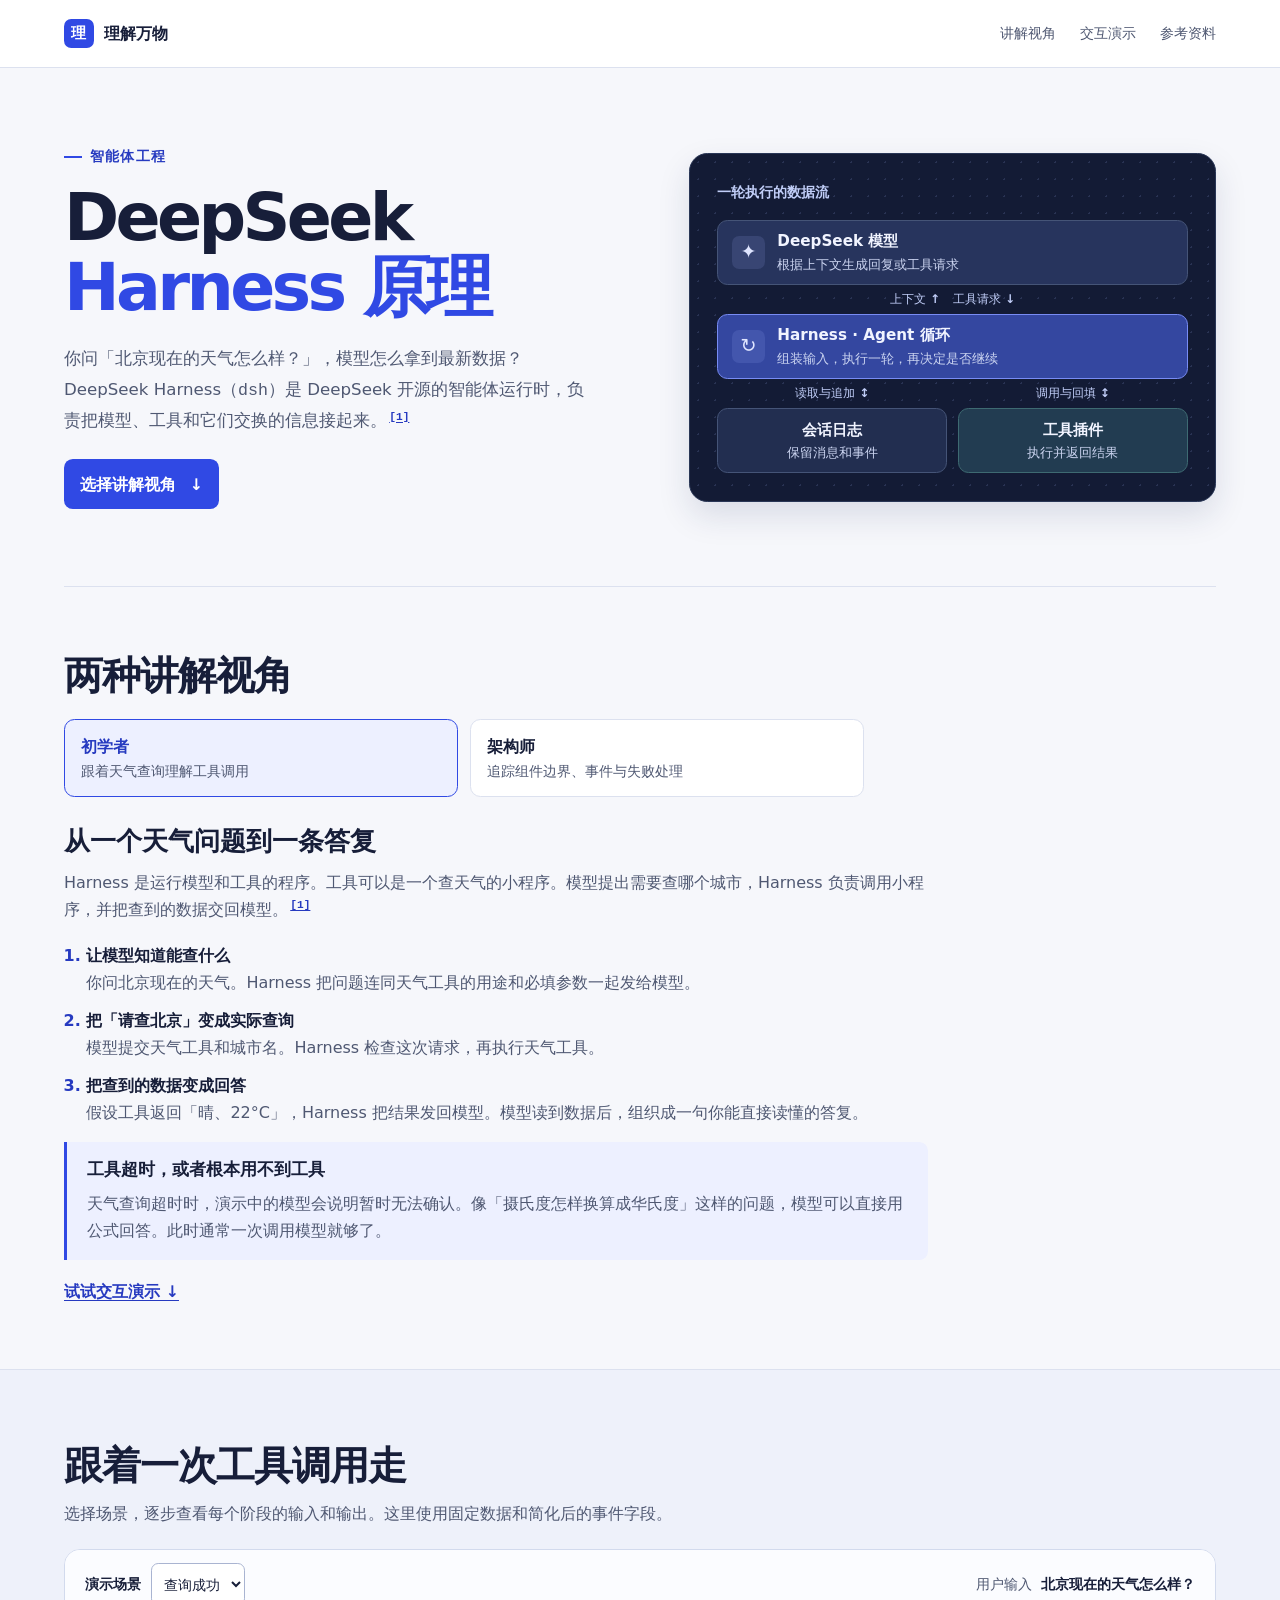
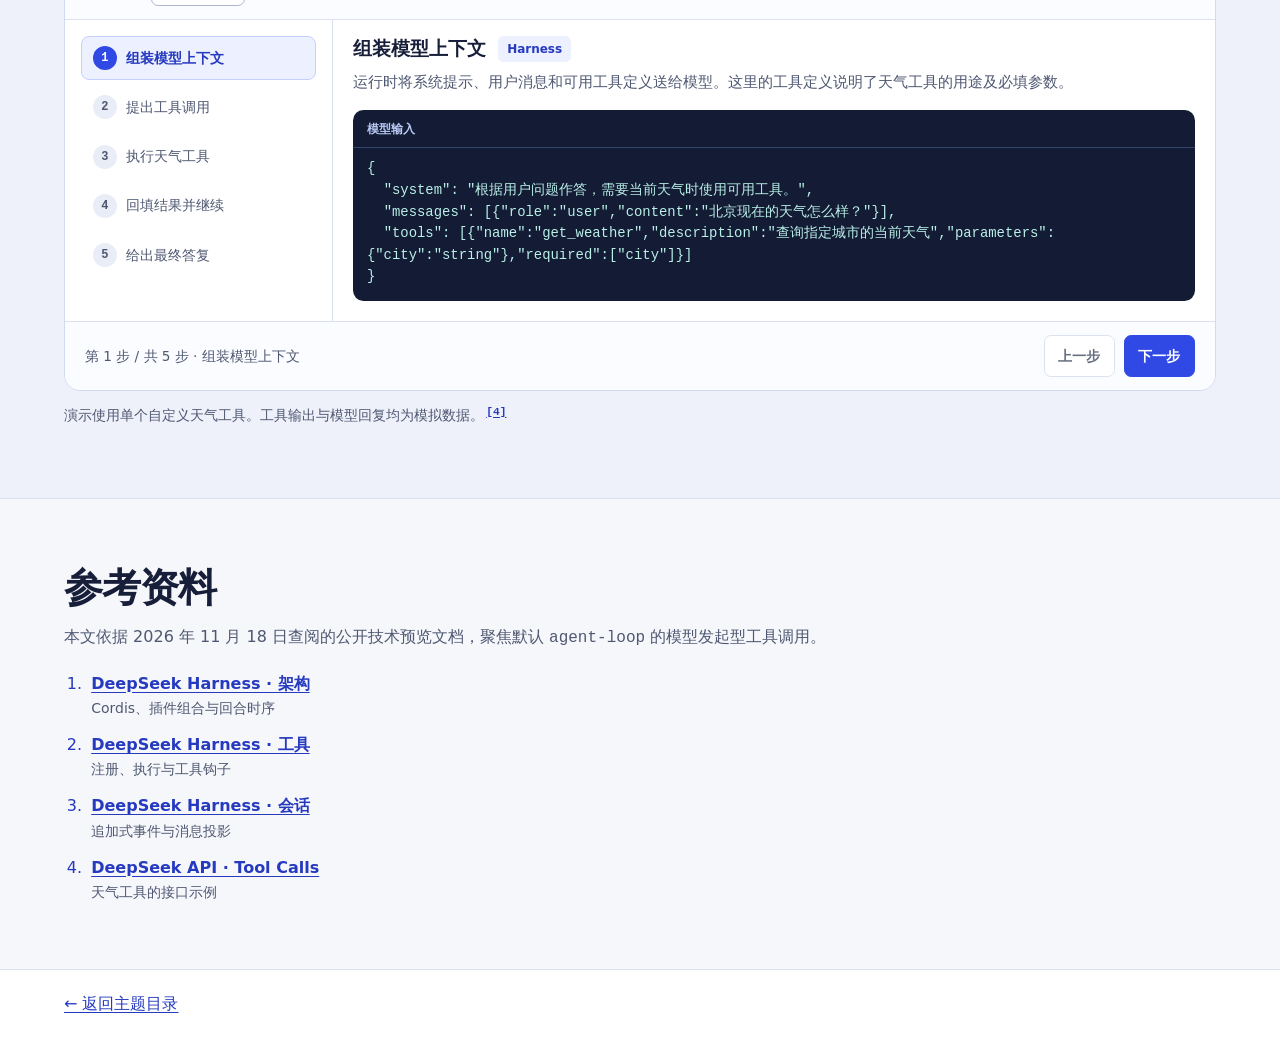
==== topics/deepseek-harness/index.html @ 6525dca6 "Restore Magpie guide with beginner and architect views" ====
<!doctype html>
<html lang="zh-CN">
<head>
  <meta charset="utf-8">
  <meta name="viewport" content="width=device-width, initial-scale=1">
  <meta name="description" content="从一次天气查询理解 DeepSeek Harness 的智能体循环、工具插件和会话日志。">
  <title>DeepSeek Harness 原理 · 理解万物</title>
  <link rel="stylesheet" href="assets/topic.css">
  <script defer src="../../assets/perspectives.js"></script>
  <script defer src="assets/demo.js"></script>
</head>
<body>
  <a class="skip-link" href="#main">跳到正文</a>
  <header class="site-header">
    <div class="frame header-inner">
      <a class="brand" href="../../">
        <span class="brand-mark" aria-hidden="true">理</span>
        理解万物
      </a>
      <nav aria-label="页内导航">
        <a href="#perspectives">讲解视角</a>
        <a href="#demo">交互演示</a>
        <a href="#references">参考资料</a>
      </nav>
    </div>
  </header>

  <main id="main">
    <section class="hero frame" aria-labelledby="page-title">
      <div class="hero-copy">
        <p class="eyebrow">智能体工程</p>
        <h1 id="page-title">DeepSeek<br><span>Harness 原理</span></h1>
        <p class="hero-lead">你问「北京现在的天气怎么样？」，模型怎么拿到最新数据？DeepSeek Harness（<code>dsh</code>）是 DeepSeek 开源的智能体运行时，负责把模型、工具和它们交换的信息接起来。<sup><a href="#ref-architecture" aria-label="来源 1">[1]</a></sup></p>
        <a class="primary-action" href="#perspectives">选择讲解视角 <span aria-hidden="true">↓</span></a>
      </div>

      <figure class="flow">
        <figcaption>一轮执行的数据流</figcaption>
        <div class="flow-node flow-model">
          <span class="flow-glyph" aria-hidden="true">✦</span>
          <div><strong>DeepSeek 模型</strong><span>根据上下文生成回复或工具请求</span></div>
        </div>
        <div class="flow-link">
          <span>上下文 ↑</span><span>工具请求 ↓</span>
        </div>
        <div class="flow-node flow-loop">
          <span class="flow-glyph" aria-hidden="true">↻</span>
          <div><strong>Harness · Agent 循环</strong><span>组装输入，执行一轮，再决定是否继续</span></div>
        </div>
        <div class="flow-branches">
          <div>
            <div class="flow-link"><span>读取与追加 ↕</span></div>
            <div class="flow-node"><div><strong>会话日志</strong><span>保留消息和事件</span></div></div>
          </div>
          <div>
            <div class="flow-link"><span>调用与回填 ↕</span></div>
            <div class="flow-node flow-tool"><div><strong>工具插件</strong><span>执行并返回结果</span></div></div>
          </div>
        </div>
      </figure>
    </section>

    <section id="perspectives" class="frame perspective-section" aria-labelledby="perspectives-title">
      <h2 id="perspectives-title">两种讲解视角</h2>
      <div class="perspective-choices" data-perspective-tabs aria-labelledby="perspectives-title">
        <a id="beginner-tab" href="#beginner">
          <strong>初学者</strong>
          <span>跟着天气查询理解工具调用</span>
        </a>
        <a id="architect-tab" href="#architecture">
          <strong>架构师</strong>
          <span>追踪组件边界、事件与失败处理</span>
        </a>
      </div>

      <section id="beginner" class="perspective-panel" aria-labelledby="beginner-title">
        <h3 id="beginner-title">从一个天气问题到一条答复</h3>
        <p class="section-intro">Harness 是运行模型和工具的程序。工具可以是一个查天气的小程序。模型提出需要查哪个城市，Harness 负责调用小程序，并把查到的数据交回模型。<sup><a href="#ref-architecture" aria-label="来源 1">[1]</a></sup></p>
        <ol class="beginner-steps">
          <li><strong>让模型知道能查什么</strong><span>你问北京现在的天气。Harness 把问题连同天气工具的用途和必填参数一起发给模型。</span></li>
          <li><strong>把「请查北京」变成实际查询</strong><span>模型提交天气工具和城市名。Harness 检查这次请求，再执行天气工具。</span></li>
          <li><strong>把查到的数据变成回答</strong><span>假设工具返回「晴、22°C」，Harness 把结果发回模型。模型读到数据后，组织成一句你能直接读懂的答复。</span></li>
        </ol>
        <div class="plugin-note">
          <h4>工具超时，或者根本用不到工具</h4>
          <p>天气查询超时时，演示中的模型会说明暂时无法确认。像「摄氏度怎样换算成华氏度」这样的问题，模型可以直接用公式回答。此时通常一次调用模型就够了。</p>
        </div>
        <a class="perspective-demo-link" href="#demo">试试交互演示 ↓</a>
      </section>

      <section id="architecture" class="perspective-panel" aria-labelledby="architecture-title">
        <h3 id="architecture-title">组件如何协作，状态在哪里流转</h3>
        <p class="section-intro">以下以 dsh 的默认 <code>agent-loop</code> 为范围。<strong>Turn（回合）</strong>覆盖一次任务处理，可以推进多个 <strong>Step（步骤）</strong>。正常路径中的每个步骤都包含一次模型请求，模型也可以在这次请求中提出一批工具调用。示例假设模型支持工具调用，天气工具已在当前作用域注册。<sup><a href="#ref-architecture" aria-label="来源 1">[1]</a></sup></p>
        <div class="mechanism-grid">
          <article class="mechanism">
            <p class="package-name">core/agent-loop</p>
            <h4>请求组装与模型适配</h4>
            <p>循环用系统提示、会话投影和可用工具的声明组装模型请求。<code>ctx.llm</code> 上注册的适配器负责与选定的模型提供方通信，将返回内容交给循环处理。<sup><a href="#ref-architecture" aria-label="来源 1">[1]</a></sup></p>
          </article>
          <article class="mechanism">
            <p class="package-name">core/tools</p>
            <h4>作用域内的工具执行</h4>
            <p>循环把原始调用批次交给 <code>ctx.tools.execute()</code>。执行器按智能体的作用域选择工具，处理参数、执行前决策与执行后的结果。调用标识贯穿 <code>tool/call</code> 和 <code>tool/result</code>。<sup><a href="#ref-tools" aria-label="来源 2">[2]</a></sup></p>
          </article>
          <article class="mechanism">
            <p class="package-name">core/session</p>
            <h4>会话事件与消息投影</h4>
            <p>循环将消息、调用和结果追加到会话日志，再从日志推导下一次请求的消息历史。流式回复的增量可供实时界面使用，完成的消息与失败尝试按各自的事件写入日志。<sup><a href="#ref-session" aria-label="来源 3">[3]</a></sup><sup><a href="#ref-architecture" aria-label="来源 1">[1]</a></sup></p>
          </article>
        </div>

        <div class="trace-example">
          <h4>天气查询的事件轨迹</h4>
          <p>这是一个工具成功、模型在第二次请求后完成回合的简化轨迹。<sup><a href="#ref-architecture" aria-label="来源 1">[1]</a></sup></p>
          <pre><code>turn/start
  step/start → 模型请求 → assistant/message
    tool/call → 查天气 → tool/result
  step/end
  step/start → 带工具结果再次请求模型 → assistant/message
  step/end
turn/end</code></pre>
        </div>

        <div id="limits" class="architecture-notes">
          <h4>失败分支与设计取舍</h4>
          <dl>
            <dt>工具失败如何传递</dt>
            <dd>执行前策略可以拒绝、取消或要求审批。执行包装器可以施加超时限制；例如天气工具超时后，错误结果会与原调用关联。循环可以把模型可见的错误信息带入下一步。<sup><a href="#ref-tools" aria-label="来源 2">[2]</a></sup></dd>
            <dt>回合何时结束</dt>
            <dd>如果结果需要模型继续处理，或有新的待处理输入，循环可以再跑一步。准备结束时还会经过 <code>agent/turn-stopping</code> 检查。<sup><a href="#ref-architecture" aria-label="来源 1">[1]</a></sup></dd>
            <dt>可替换的部件带来什么约束</dt>
            <dd>Cordis 允许通过插件注册模型适配器、工具、日志和循环。对集成者而言，替换组件时仍需对齐工具可见范围、结果格式与日志语义。会话可从日志重建消息历史，外部工具副作用的重试与补偿需要由工具和集成方案处理。<sup><a href="#ref-architecture" aria-label="来源 1">[1]</a></sup><sup><a href="#ref-session" aria-label="来源 3">[3]</a></sup></dd>
          </dl>
        </div>
        <a class="perspective-demo-link" href="#demo">在演示中查看输入和输出 ↓</a>
      </section>
    </section>

    <section id="demo" class="demo-section" aria-labelledby="demo-title">
      <div class="frame">
        <h2 id="demo-title">跟着一次工具调用走</h2>
        <p class="section-intro">选择场景，逐步查看每个阶段的输入和输出。这里使用固定数据和简化后的事件字段。</p>

        <div class="simulator" data-simulator hidden>
          <div class="simulator-top">
            <div class="scenario">
              <label for="scenario">演示场景</label>
              <select id="scenario">
                <option value="success">查询成功</option>
                <option value="timeout">工具超时</option>
                <option value="direct">直接回答</option>
              </select>
            </div>
            <p class="question"><span>用户输入</span> <strong id="question"></strong></p>
          </div>
          <div class="simulator-body">
            <nav class="step-nav" aria-label="模拟执行步骤">
              <ol id="steps"></ol>
            </nav>
            <div class="stage">
              <div class="stage-heading">
                <h3 id="stage-title"></h3>
                <span class="owner" id="stage-owner"></span>
              </div>
              <p id="stage-description"></p>
              <div class="payload">
                <p id="payload-title"></p>
                <pre><code id="payload"></code></pre>
              </div>
            </div>
          </div>
          <div class="simulator-footer">
            <span id="step-progress" role="status"></span>
            <div class="step-actions">
              <button type="button" id="previous">上一步</button>
              <button class="button-primary" type="button" id="next">下一步</button>
            </div>
          </div>
        </div>

        <noscript>
          <ol class="static-example">
            <li>用户问「北京现在的天气怎么样？」Harness 将问题和 <code>get_weather</code> 的工具定义提供给模型。</li>
            <li>模型请求调用 <code>get_weather</code>，参数为「北京」。</li>
            <li>Harness 检查并执行工具。模拟结果为晴、22°C。工具也可能返回超时。</li>
            <li>Harness 将调用和结果写入会话，再把从日志生成的消息发给模型。</li>
            <li>模型根据数据回答。如果收到超时信息，示例回复会说明无法获取当前天气。如果模型直接生成文本且没有继续条件，本轮可以在第一次推理后结束。</li>
          </ol>
        </noscript>
        <p class="demo-note">演示使用单个自定义天气工具。工具输出与模型回复均为模拟数据。<sup><a href="#ref-api" aria-label="来源 4">[4]</a></sup></p>
      </div>
    </section>

    <section id="references" class="frame reading-section" aria-labelledby="references-title">
      <h2 id="references-title">参考资料</h2>
      <p class="section-intro">本文依据 <time datetime="2026-11-18">2026 年 11 月 18 日</time>查阅的公开技术预览文档，聚焦默认 <code>agent-loop</code> 的模型发起型工具调用。</p>
      <ol class="references">
        <li id="ref-architecture"><a href="https://deepseek-harness.github.io/deepseek-harness/reference/">DeepSeek Harness · 架构</a><span>Cordis、插件组合与回合时序</span></li>
        <li id="ref-tools"><a href="https://deepseek-harness.github.io/deepseek-harness/reference/subsystems/tools">DeepSeek Harness · 工具</a><span>注册、执行与工具钩子</span></li>
        <li id="ref-session"><a href="https://deepseek-harness.github.io/deepseek-harness/reference/subsystems/session">DeepSeek Harness · 会话</a><span>追加式事件与消息投影</span></li>
        <li id="ref-api"><a href="https://api-docs.deepseek.com/guides/tool_calls/">DeepSeek API · Tool Calls</a><span>天气工具的接口示例</span></li>
      </ol>
    </section>
  </main>

  <footer class="site-footer">
    <div class="frame"><a href="../../">← 返回主题目录</a></div>
  </footer>
</body>
</html>
---- topics/deepseek-harness/assets/topic.css ----
:root {
  color-scheme: light;
  --canvas: #f6f7fb;
  --paper: #fff;
  --ink: #171e39;
  --muted: #4f5872;
  --line: #dce1ef;
  --accent: #3049e4;
  --accent-dark: #263ac0;
  --accent-pale: #edf0ff;
  --night: #131b35;
  --mono: ui-monospace, "SFMono-Regular", Consolas, "Liberation Mono", monospace;
}

*, *::before, *::after { box-sizing: border-box; }

body {
  margin: 0;
  background: var(--canvas);
  color: var(--ink);
  font: 1rem/1.7 system-ui, "PingFang SC", "Noto Sans CJK SC", sans-serif;
}

h1, h2, h3, h4, p, figure { margin: 0; }
h2 { font-size: clamp(1.65rem, 3.8vw, 2.45rem); line-height: 1.25; letter-spacing: -.025em; }
h3 { font-size: 1.16rem; line-height: 1.35; }
h4 { font-size: 1.04rem; line-height: 1.4; }
a { color: var(--accent-dark); text-underline-offset: .18em; }
code { font-family: var(--mono); }
button, select { font: inherit; }
button { cursor: pointer; }
:focus-visible { outline: 3px solid var(--accent); outline-offset: 4px; }
sup { margin-inline-start: .2em; font: 600 .7rem/0 var(--mono); }
section[id] { scroll-margin-top: 1.5rem; }

.frame {
  width: min(72rem, calc(100% - 3rem));
  margin-inline: auto;
}

.skip-link {
  position: absolute;
  z-index: 1;
  top: .75rem;
  left: .75rem;
  transform: translateY(-150%);
  padding: .55rem 1rem;
  background: var(--paper);
}

.skip-link:focus { transform: none; }

.site-header {
  background: var(--paper);
  border-bottom: 1px solid var(--line);
}

.header-inner {
  display: flex;
  justify-content: space-between;
  align-items: center;
  gap: 1rem 2rem;
  min-height: 4.2rem;
}

.brand {
  display: inline-flex;
  align-items: center;
  gap: .65rem;
  color: var(--ink);
  font-weight: 750;
  text-decoration: none;
  white-space: nowrap;
}

.brand-mark {
  display: grid;
  place-items: center;
  width: 1.85rem;
  height: 1.85rem;
  border-radius: .45rem;
  background: var(--accent);
  color: white;
  font-size: .95rem;
}

.header-inner nav {
  display: flex;
  flex-wrap: wrap;
  gap: .25rem 1.5rem;
  font-size: .9rem;
}

.header-inner nav a {
  display: block;
  padding: .3rem 0;
  color: var(--muted);
  text-decoration: none;
}

.header-inner nav a:hover { color: var(--accent-dark); text-decoration: underline; }

.hero {
  display: grid;
  grid-template-columns: 1.04fr 1fr;
  align-items: center;
  gap: clamp(2rem, 6vw, 5rem);
  padding-block: clamp(2.75rem, 6vw, 5.25rem);
}

.eyebrow {
  display: flex;
  align-items: center;
  gap: .5rem;
  margin-bottom: .9rem;
  color: var(--accent-dark);
  font-size: .875rem;
  font-weight: 700;
  letter-spacing: .075em;
}

.eyebrow::before {
  width: 1.15rem;
  height: 2px;
  background: var(--accent);
  content: "";
}

.hero h1 {
  font-size: clamp(2.65rem, 5.2vw, 4.8rem);
  line-height: 1.05;
  letter-spacing: -.055em;
}

.hero h1 span { color: var(--accent); }

.hero-lead {
  max-width: 33rem;
  margin-top: 1.3rem;
  color: var(--muted);
  font-size: clamp(1rem, 1.3vw, 1.1rem);
  line-height: 1.85;
}

.primary-action {
  display: inline-flex;
  align-items: center;
  gap: .85rem;
  margin-top: 1.4rem;
  padding: .7rem 1rem;
  border-radius: .55rem;
  background: var(--accent);
  color: white;
  font-weight: 700;
  text-decoration: none;
}

.primary-action:hover, .button-primary:hover { background: var(--accent-dark); }

.flow {
  padding: clamp(1rem, 3vw, 1.7rem);
  border: 1px solid #293656;
  border-radius: 1.15rem;
  background: radial-gradient(#a6b6fc26 1px, transparent 1px) 0 0 / 17px 17px, var(--night);
  box-shadow: 0 14px 32px #17275520;
  color: #f1f4ff;
}

.flow figcaption {
  margin-bottom: 1rem;
  color: #c1cef8;
  font-weight: 650;
  font-size: .85rem;
}

.flow-node {
  display: flex;
  align-items: center;
  gap: .75rem;
  min-height: 3.65rem;
  padding: .65rem .85rem;
  border: 1px solid #455477;
  border-radius: .65rem;
  background: #222e50;
  font-size: .95rem;
  line-height: 1.4;
}

.flow-node div span {
  display: block;
  margin-top: .2rem;
  color: #ccd5f1;
  font-size: .8rem;
}

.flow-model { background: #27345d; }
.flow-loop { border-color: #788cf4; background: #3447a0; }
.flow-tool { border-color: #3e6a72; background: #223c51; }

.flow-glyph {
  display: grid;
  place-items: center;
  flex: 0 0 2.1rem;
  height: 2.1rem;
  border-radius: .45rem;
  background: #a5b3ff22;
  color: #dfe5ff;
  font-size: 1.2rem;
}

.flow-link {
  display: flex;
  justify-content: center;
  gap: .8rem;
  padding: .27rem 0;
  color: #c1cef8;
  font-size: .75rem;
  font-weight: 580;
}

.flow-branches { display: grid; grid-template-columns: 1fr 1fr; gap: .65rem; }
.flow-branches .flow-node { justify-content: center; text-align: center; }

.demo-section {
  border-block: 1px solid var(--line);
  background: #eef1fa;
  padding-block: clamp(2.5rem, 5.5vw, 4.75rem);
}

.section-intro {
  max-width: 54rem;
  margin-top: .65rem;
  color: var(--muted);
}

.simulator {
  margin-top: 1.35rem;
  overflow: hidden;
  border: 1px solid #d2daed;
  border-radius: 1rem;
  background: var(--paper);
}

.simulator-top, .simulator-footer {
  display: flex;
  align-items: center;
  justify-content: space-between;
  flex-wrap: wrap;
  gap: .75rem 1.25rem;
  padding: .85rem 1.25rem;
  background: #fbfcff;
}

.simulator-top { border-bottom: 1px solid var(--line); }
.simulator-footer { border-top: 1px solid var(--line); }
.scenario { display: flex; align-items: center; gap: .6rem; }
.scenario label { font-size: .85rem; font-weight: 700; }

.scenario select {
  min-height: 2.65rem;
  padding: .3rem .5rem;
  border: 1px solid #a9b4d1;
  border-radius: .45rem;
  background: var(--paper);
  color: var(--ink);
  font-size: .9rem;
}

.question { color: var(--muted); font-size: .9rem; }
.question strong { margin-inline-start: .25rem; color: var(--ink); }
.simulator-body { display: grid; grid-template-columns: minmax(12rem, .7fr) minmax(0, 2.3fr); }
.step-nav { border-right: 1px solid var(--line); padding: 1rem; }
.step-nav ol { display: grid; gap: .35rem; margin: 0; padding: 0; list-style: none; }

.step-nav button {
  display: flex;
  align-items: center;
  gap: .6rem;
  width: 100%;
  padding: .55rem .68rem;
  border: 1px solid transparent;
  border-radius: .5rem;
  background: transparent;
  color: var(--muted);
  text-align: left;
  font-size: .9rem;
  line-height: 1.3;
}

.step-nav button:hover { background: var(--canvas); }

.step-nav button[aria-current="step"] {
  border-color: #c4ceff;
  background: var(--accent-pale);
  color: var(--accent-dark);
  font-weight: 700;
}

.step-number {
  display: grid;
  place-items: center;
  width: 1.5rem;
  height: 1.5rem;
  flex: 0 0 1.5rem;
  border-radius: 50%;
  background: #e9edf7;
  font: 600 .75rem/1 var(--mono);
}

[aria-current="step"] .step-number { background: var(--accent); color: white; }
.stage { min-width: 0; padding: 1rem 1.25rem 1.25rem; }
.stage-heading { display: flex; flex-wrap: wrap; align-items: center; gap: .4rem .75rem; }

.owner {
  padding: .15rem .55rem;
  border-radius: .35rem;
  background: var(--accent-pale);
  color: var(--accent-dark);
  font-size: .75rem;
  font-weight: 700;
}

#stage-description { margin-top: .5rem; color: var(--muted); font-size: .95rem; }

.payload {
  min-height: 10.5rem;
  margin-top: .9rem;
  border-radius: .65rem;
  background: var(--night);
  color: #d8e3ff;
}

#payload-title {
  border-bottom: 1px solid #354469;
  padding: .5rem .85rem;
  color: #b9c9f3;
  font-size: .78rem;
  font-weight: 650;
}

.payload pre {
  margin: 0;
  padding: .65rem .85rem .8rem;
  color: #baf0e8;
  font: .87rem/1.55 var(--mono);
  white-space: pre-wrap;
  overflow-wrap: anywhere;
}

#step-progress { color: var(--muted); font-size: .85rem; }
.step-actions { display: flex; flex-wrap: wrap; gap: .55rem; }

.step-actions button {
  min-height: 2.6rem;
  padding: .4rem .85rem;
  border: 1px solid #a9b4d1;
  border-radius: .45rem;
  background: var(--paper);
  color: var(--ink);
  font-size: .9rem;
  font-weight: 650;
}

.step-actions button:hover { border-color: var(--accent); }
.step-actions button:disabled { color: #686f83; border-color: var(--line); cursor: default; }
.step-actions .button-primary { border-color: var(--accent); background: var(--accent); color: white; }
.step-actions .button-primary:hover { background: var(--accent-dark); }

.demo-note { margin-top: .8rem; color: var(--muted); font-size: .875rem; }
.static-example { padding-inline-start: 1.5rem; }
.static-example li + li { margin-top: .55rem; }
.reading-section, .perspective-section { padding-block: clamp(2.5rem, 5vw, 4.5rem); }
.perspective-section { border-top: 1px solid var(--line); }

.perspective-choices {
  display: grid;
  grid-template-columns: repeat(2, minmax(0, 1fr));
  gap: .75rem;
  max-width: 50rem;
  margin-top: 1.2rem;
}

.perspective-choices a {
  display: block;
  padding: .8rem 1rem;
  border: 1px solid var(--line);
  border-radius: .65rem;
  background: var(--paper);
  color: var(--ink);
  text-decoration: none;
}

.perspective-choices a:hover { border-color: var(--accent); }
.perspective-choices a[aria-selected="true"] {
  border-color: var(--accent);
  background: var(--accent-pale);
  color: var(--accent-dark);
}

.perspective-choices strong { display: block; }
.perspective-choices span { display: block; color: var(--muted); font-size: .85rem; }
.perspective-panel { margin-top: 1.6rem; }
.perspective-panel > h3 { font-size: clamp(1.25rem, 2.8vw, 1.65rem); }
.perspective-demo-link { display: inline-block; margin-top: 1.1rem; font-weight: 700; }

.beginner-steps {
  display: grid;
  gap: .65rem;
  max-width: 54rem;
  margin: 1.2rem 0 0;
  padding-inline-start: 1.4rem;
}

.beginner-steps li::marker { color: var(--accent-dark); font-weight: 700; }
.beginner-steps span { display: block; color: var(--muted); }
.mechanism-grid { display: grid; grid-template-columns: repeat(3, minmax(0, 1fr)); gap: 1rem; margin-top: 1.35rem; }

.mechanism {
  padding: 1.25rem;
  border: 1px solid var(--line);
  border-radius: .75rem;
  background: var(--paper);
}

.package-name { margin-bottom: .65rem; color: var(--accent-dark); font: 650 .83rem/1.4 var(--mono); }
.mechanism h4 + p, .plugin-note h4 + p, .trace-example h4 + p { margin-top: .55rem; color: var(--muted); }
.mechanism code, .architecture-notes code { overflow-wrap: anywhere; }

.plugin-note {
  max-width: 54rem;
  margin-top: 1rem;
  padding: 1rem 1.25rem;
  border-left: 3px solid var(--accent);
  border-radius: 0 .55rem .55rem 0;
  background: var(--accent-pale);
}

.trace-example, .architecture-notes { margin-top: 1.45rem; }
.trace-example pre {
  margin: .7rem 0 0;
  padding: .85rem 1rem;
  border-radius: .65rem;
  background: var(--night);
  color: #d8e3ff;
  font: .88rem/1.55 var(--mono);
  white-space: pre-wrap;
  overflow-wrap: anywhere;
}

.architecture-notes { max-width: 54rem; scroll-margin-top: 1.5rem; }
.architecture-notes dl { margin: .55rem 0 0; }
.architecture-notes dt { font-weight: 700; }
.architecture-notes dd { margin: 0 0 .65rem; color: var(--muted); }
.references { margin: 1.1rem 0 0; padding-inline-start: 1.45rem; }
.references li + li { margin-top: .65rem; }
.references li::marker { color: var(--accent-dark); }
.references li { scroll-margin-top: 1rem; padding-inline-start: .25rem; }
.references li:target { background: var(--accent-pale); }
.references a { font-weight: 650; }
.references span { display: block; color: var(--muted); font-size: .875rem; }
.site-footer { padding-block: 1.25rem; border-top: 1px solid var(--line); background: var(--paper); }

@media (max-width: 48rem) {
  .hero { grid-template-columns: 1fr; }
  .hero h1 { font-size: clamp(2.55rem, 9.5vw, 4.5rem); }
  .mechanism-grid { grid-template-columns: 1fr; }
}

@media (max-width: 39rem) {
  .frame { width: calc(100% - 2rem); }
  .header-inner { flex-wrap: wrap; padding-block: .65rem; gap: .3rem 1rem; }
  .header-inner nav { gap: .25rem 1rem; }
  .simulator-body { grid-template-columns: minmax(0, 1fr); }
  .step-nav { padding: .7rem; border-right: 0; border-bottom: 1px solid var(--line); }
  .step-nav ol { grid-template-columns: repeat(2, minmax(0, 1fr)); }
  .simulator-top, .simulator-footer, .stage { padding-inline: .85rem; }
}
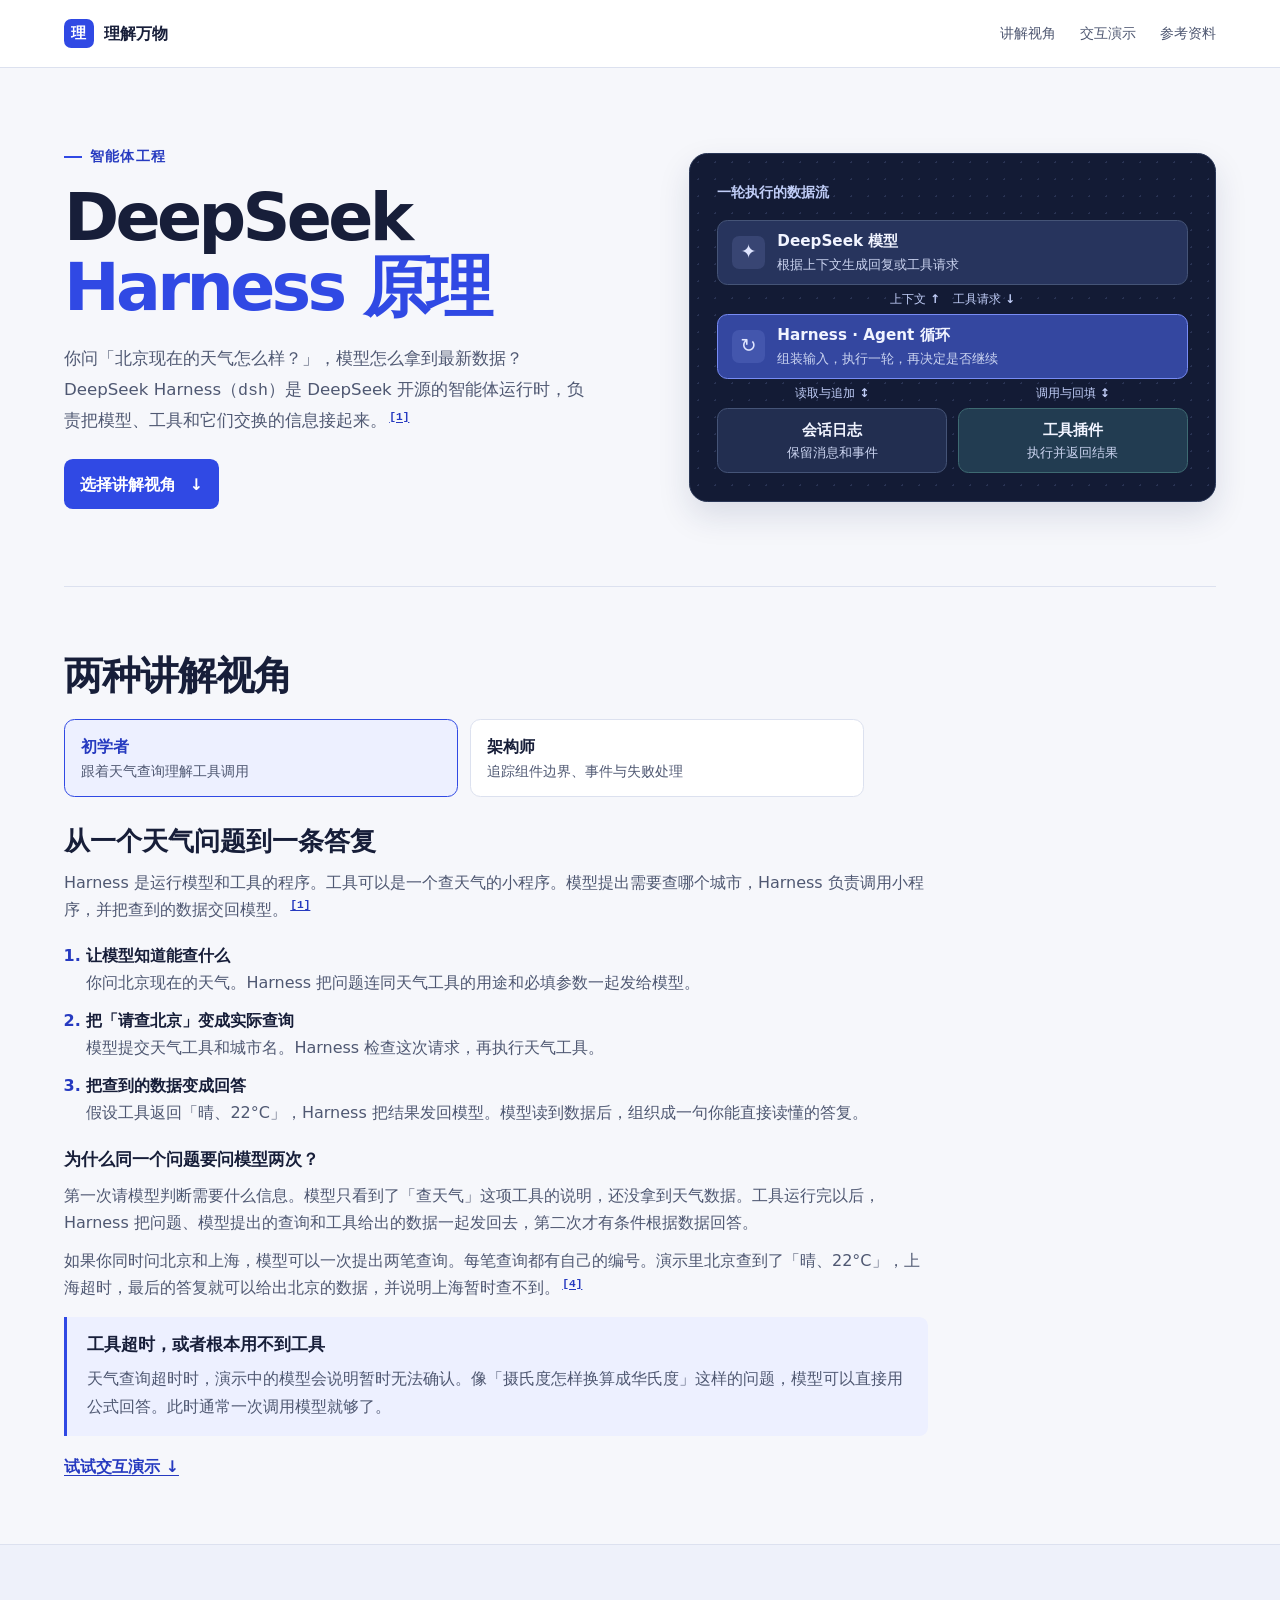
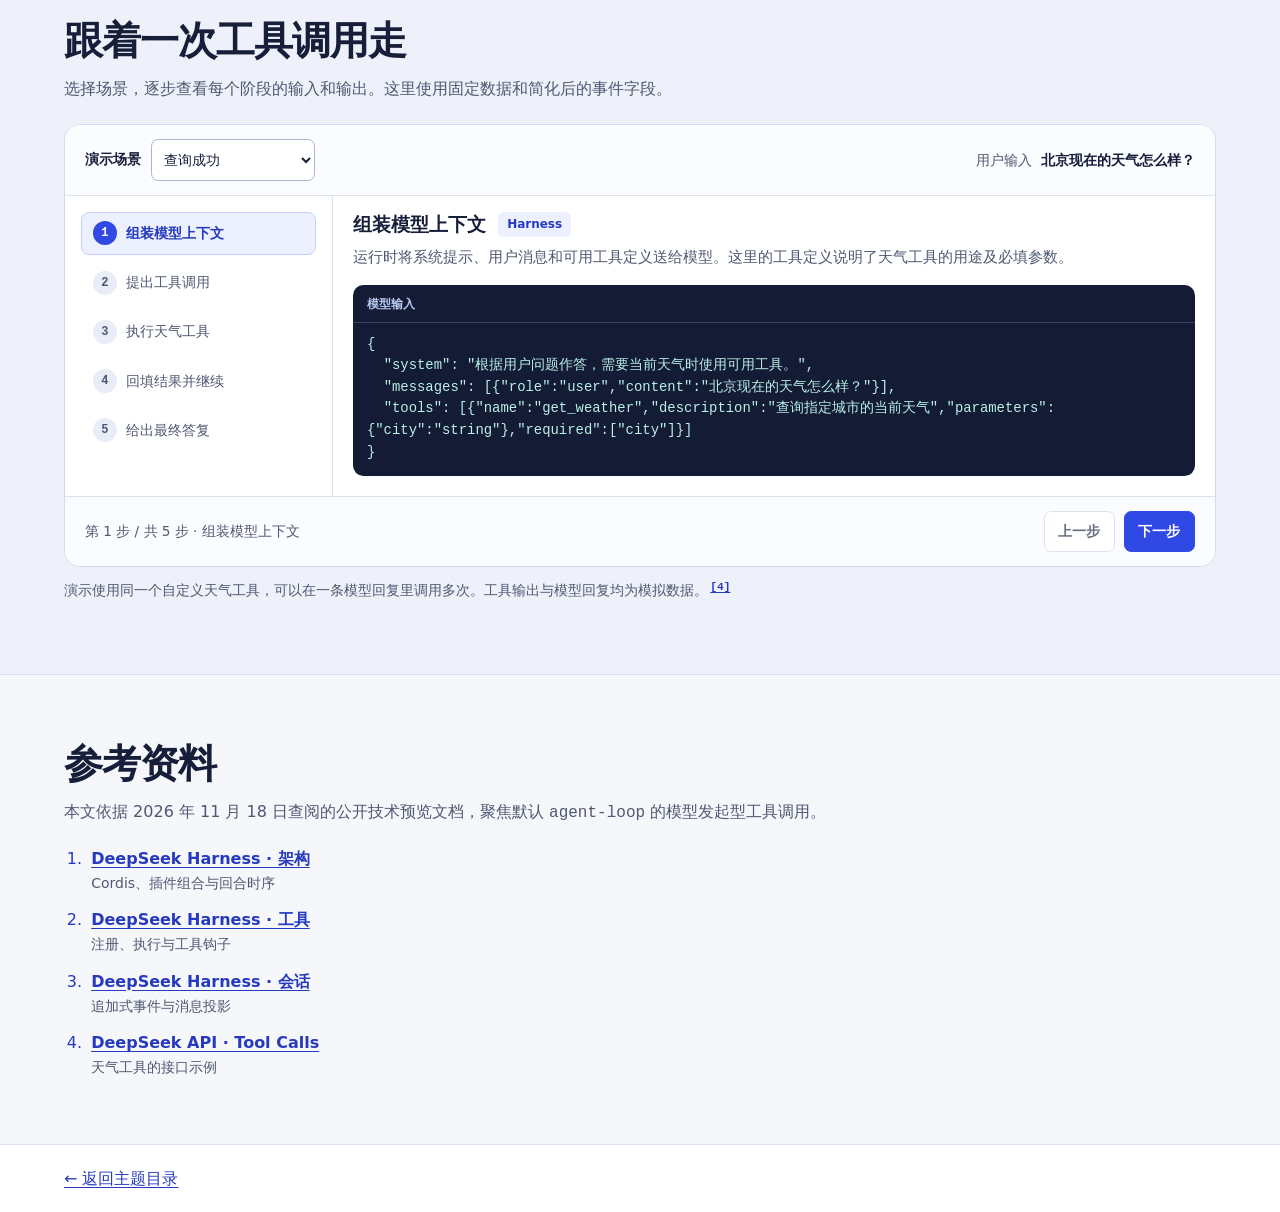
==== commit ffb0f59c: "Deepen topic guides and capture reader questions" ====
--- a/topics/deepseek-harness/index.html
+++ b/topics/deepseek-harness/index.html
@@ -81,6 +81,11 @@
           <li><strong>把「请查北京」变成实际查询</strong><span>模型提交天气工具和城市名。Harness 检查这次请求，再执行天气工具。</span></li>
           <li><strong>把查到的数据变成回答</strong><span>假设工具返回「晴、22°C」，Harness 把结果发回模型。模型读到数据后，组织成一句你能直接读懂的答复。</span></li>
         </ol>
+        <div class="beginner-example">
+          <h4>为什么同一个问题要问模型两次？</h4>
+          <p>第一次请模型判断需要什么信息。模型只看到了「查天气」这项工具的说明，还没拿到天气数据。工具运行完以后，Harness 把问题、模型提出的查询和工具给出的数据一起发回去，第二次才有条件根据数据回答。</p>
+          <p>如果你同时问北京和上海，模型可以一次提出两笔查询。每笔查询都有自己的编号。演示里北京查到了「晴、22°C」，上海超时，最后的答复就可以给出北京的数据，并说明上海暂时查不到。<sup><a href="#ref-api" aria-label="来源 4">[4]</a></sup></p>
+        </div>
         <div class="plugin-note">
           <h4>工具超时，或者根本用不到工具</h4>
           <p>天气查询超时时，演示中的模型会说明暂时无法确认。像「摄氏度怎样换算成华氏度」这样的问题，模型可以直接用公式回答。此时通常一次调用模型就够了。</p>
@@ -121,16 +126,38 @@
 turn/end</code></pre>
         </div>
 
+        <div class="trace-example">
+          <h4>从会话事件到第二次模型请求</h4>
+          <p>会话日志既记录运行过程，也提供模型消息的来源。下图用北京查询展示两种表示。事件名来自 dsh 文档，字段和值是教学简写。<sup><a href="#ref-architecture" aria-label="来源 1">[1]</a></sup><sup><a href="#ref-session" aria-label="来源 3">[3]</a></sup></p>
+          <pre><code>会话记录
+  user/message       “北京现在的天气怎么样？”
+  assistant/message  请求 get_weather，编号 weather_1
+  tool/call          weather_1，参数 city=北京
+  tool/result        weather_1，结果 晴、22°C
+
+第二次请求的消息历史
+  user       北京现在的天气怎么样？
+  assistant  工具调用 weather_1，get_weather(city=北京)
+  tool       对应 weather_1，晴、22°C</code></pre>
+          <p>循环通过 <code>deriveMessages()</code> 从日志推导消息历史，模型适配器再按提供方协议发送。<code>step/start</code>、<code>step/end</code> 等事件用于运行过程。界面可以用实时流增量先呈现文字，失败尝试可记录为 <code>assistant/attempt</code>，它留在日志内供排查。<sup><a href="#ref-architecture" aria-label="来源 1">[1]</a></sup><sup><a href="#ref-session" aria-label="来源 3">[3]</a></sup></p>
+        </div>
+
         <div id="limits" class="architecture-notes">
           <h4>失败分支与设计取舍</h4>
           <dl>
+            <dt>工具定义在哪一层生效</dt>
+            <dd>组装请求时向模型提供工具名称、用途和参数结构。执行时还要由作用域内的执行器处理真实调用。<code>tools/pre-execute</code> 可以接入审批、拒绝或取消，再由 <code>tools/execute</code> 包装超时等执行策略，最后由 <code>tools/post-execute</code> 处理结果。<sup><a href="#ref-tools" aria-label="来源 2">[2]</a></sup></dd>
             <dt>工具失败如何传递</dt>
-            <dd>执行前策略可以拒绝、取消或要求审批。执行包装器可以施加超时限制；例如天气工具超时后，错误结果会与原调用关联。循环可以把模型可见的错误信息带入下一步。<sup><a href="#ref-tools" aria-label="来源 2">[2]</a></sup></dd>
+            <dd>以两城查询为例，模型的同一条回复可以包含两个调用。结果仍按编号匹配。北京成功、上海超时时，下一次请求可以同时携带北京的数据和上海的错误信息。工具失败后是否重试，需要看执行策略和后续模型请求。对超时的调用，演示选择把错误直接回填。<sup><a href="#ref-tools" aria-label="来源 2">[2]</a></sup></dd>
             <dt>回合何时结束</dt>
             <dd>如果结果需要模型继续处理，或有新的待处理输入，循环可以再跑一步。准备结束时还会经过 <code>agent/turn-stopping</code> 检查。<sup><a href="#ref-architecture" aria-label="来源 1">[1]</a></sup></dd>
             <dt>可替换的部件带来什么约束</dt>
             <dd>Cordis 允许通过插件注册模型适配器、工具、日志和循环。对集成者而言，替换组件时仍需对齐工具可见范围、结果格式与日志语义。会话可从日志重建消息历史，外部工具副作用的重试与补偿需要由工具和集成方案处理。<sup><a href="#ref-architecture" aria-label="来源 1">[1]</a></sup><sup><a href="#ref-session" aria-label="来源 3">[3]</a></sup></dd>
           </dl>
+        </div>
+        <div class="plugin-note">
+          <h4>排查时先看停在哪一步</h4>
+          <p>看不到查询请求，先检查工具声明是否进入模型请求。已经有 <code>tool/call</code>，就按同一编号跟到 <code>tool/result</code>，看执行、超时或拒绝情况。结果正常但回复没有用到数据时，继续核对下一步实际发送的消息历史和最后生成的回复。<sup><a href="#ref-architecture" aria-label="来源 1">[1]</a></sup><sup><a href="#ref-tools" aria-label="来源 2">[2]</a></sup></p>
         </div>
         <a class="perspective-demo-link" href="#demo">在演示中查看输入和输出 ↓</a>
       </section>
@@ -148,6 +175,7 @@
               <select id="scenario">
                 <option value="success">查询成功</option>
                 <option value="timeout">工具超时</option>
+                <option value="partial">两城查询，部分成功</option>
                 <option value="direct">直接回答</option>
               </select>
             </div>
@@ -187,7 +215,7 @@
             <li>模型根据数据回答。如果收到超时信息，示例回复会说明无法获取当前天气。如果模型直接生成文本且没有继续条件，本轮可以在第一次推理后结束。</li>
           </ol>
         </noscript>
-        <p class="demo-note">演示使用单个自定义天气工具。工具输出与模型回复均为模拟数据。<sup><a href="#ref-api" aria-label="来源 4">[4]</a></sup></p>
+        <p class="demo-note">演示使用同一个自定义天气工具，可以在一条模型回复里调用多次。工具输出与模型回复均为模拟数据。<sup><a href="#ref-api" aria-label="来源 4">[4]</a></sup></p>
       </div>
     </section>
 
--- a/topics/deepseek-harness/assets/topic.css
+++ b/topics/deepseek-harness/assets/topic.css
@@ -413,6 +413,8 @@
 
 .beginner-steps li::marker { color: var(--accent-dark); font-weight: 700; }
 .beginner-steps span { display: block; color: var(--muted); }
+.beginner-example { max-width: 54rem; margin-top: 1.4rem; }
+.beginner-example p, .trace-example pre + p { margin-top: .65rem; color: var(--muted); }
 .mechanism-grid { display: grid; grid-template-columns: repeat(3, minmax(0, 1fr)); gap: 1rem; margin-top: 1.35rem; }
 
 .mechanism {
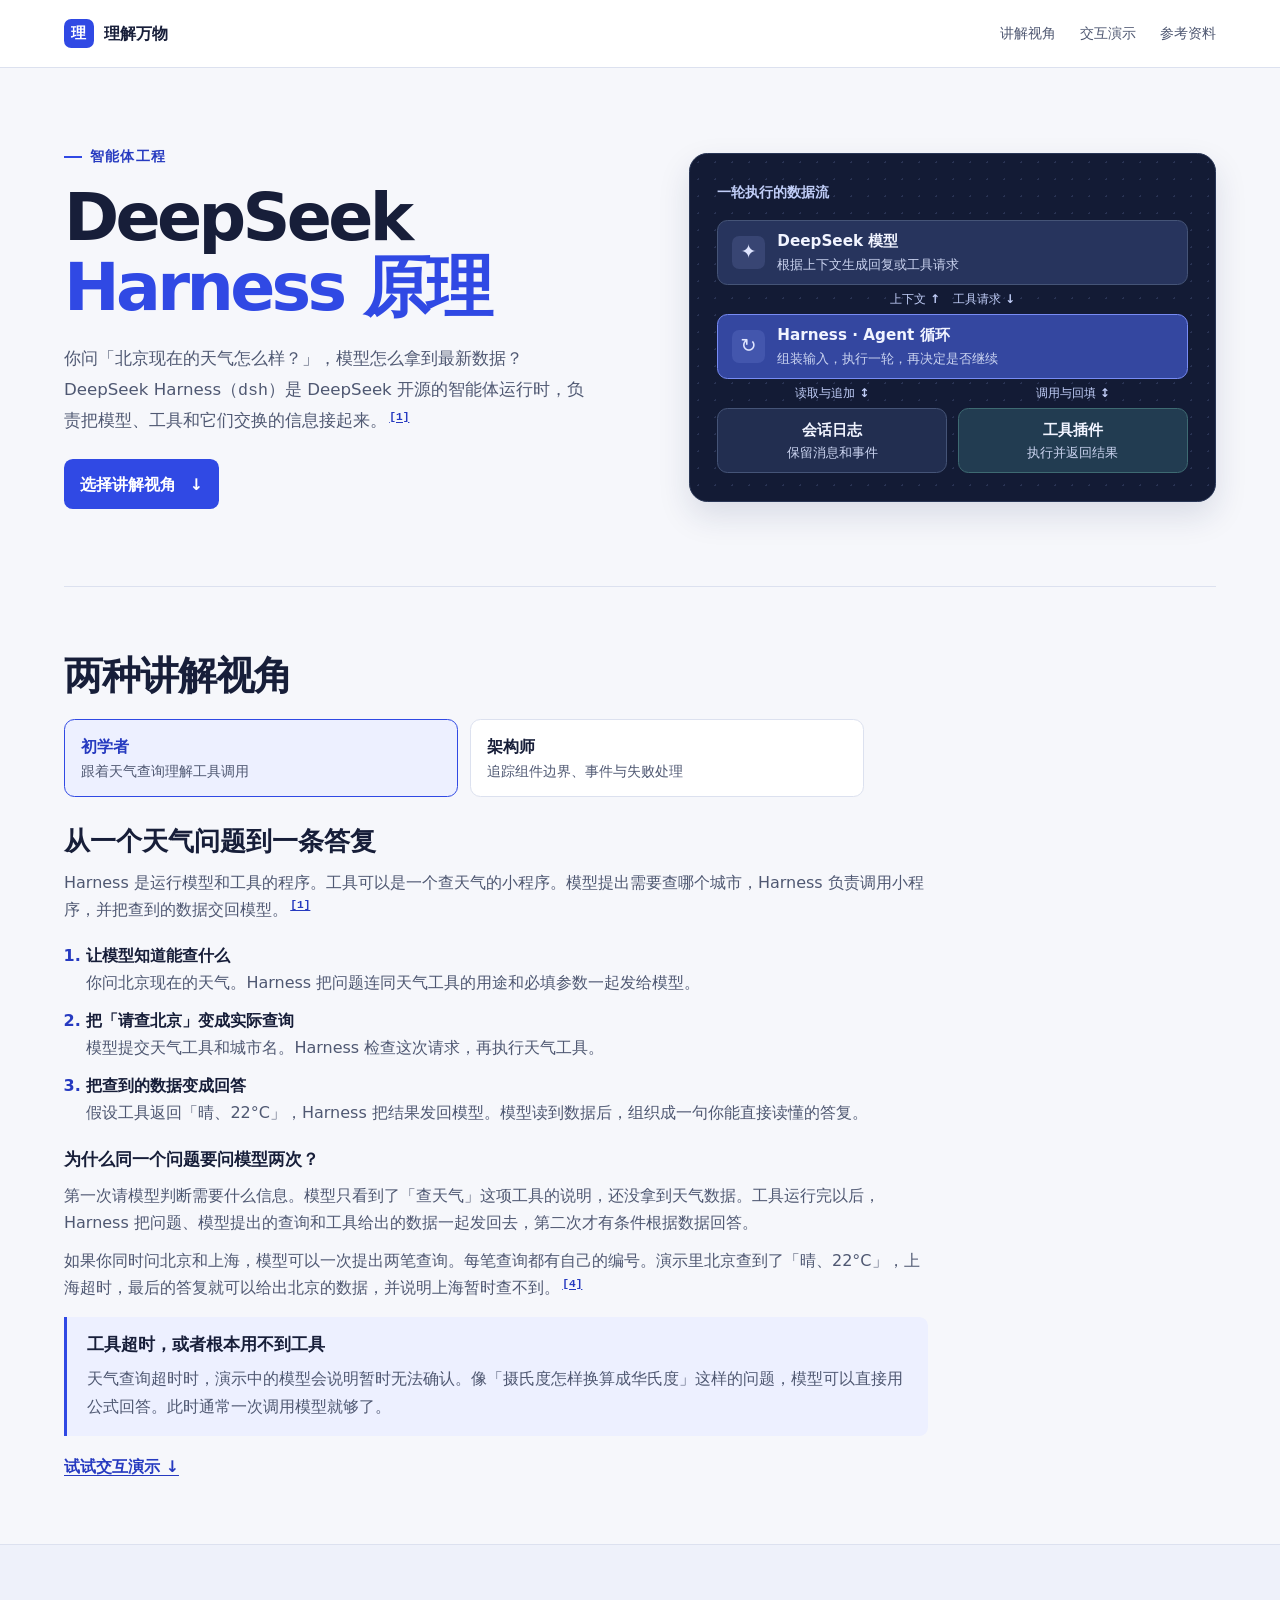
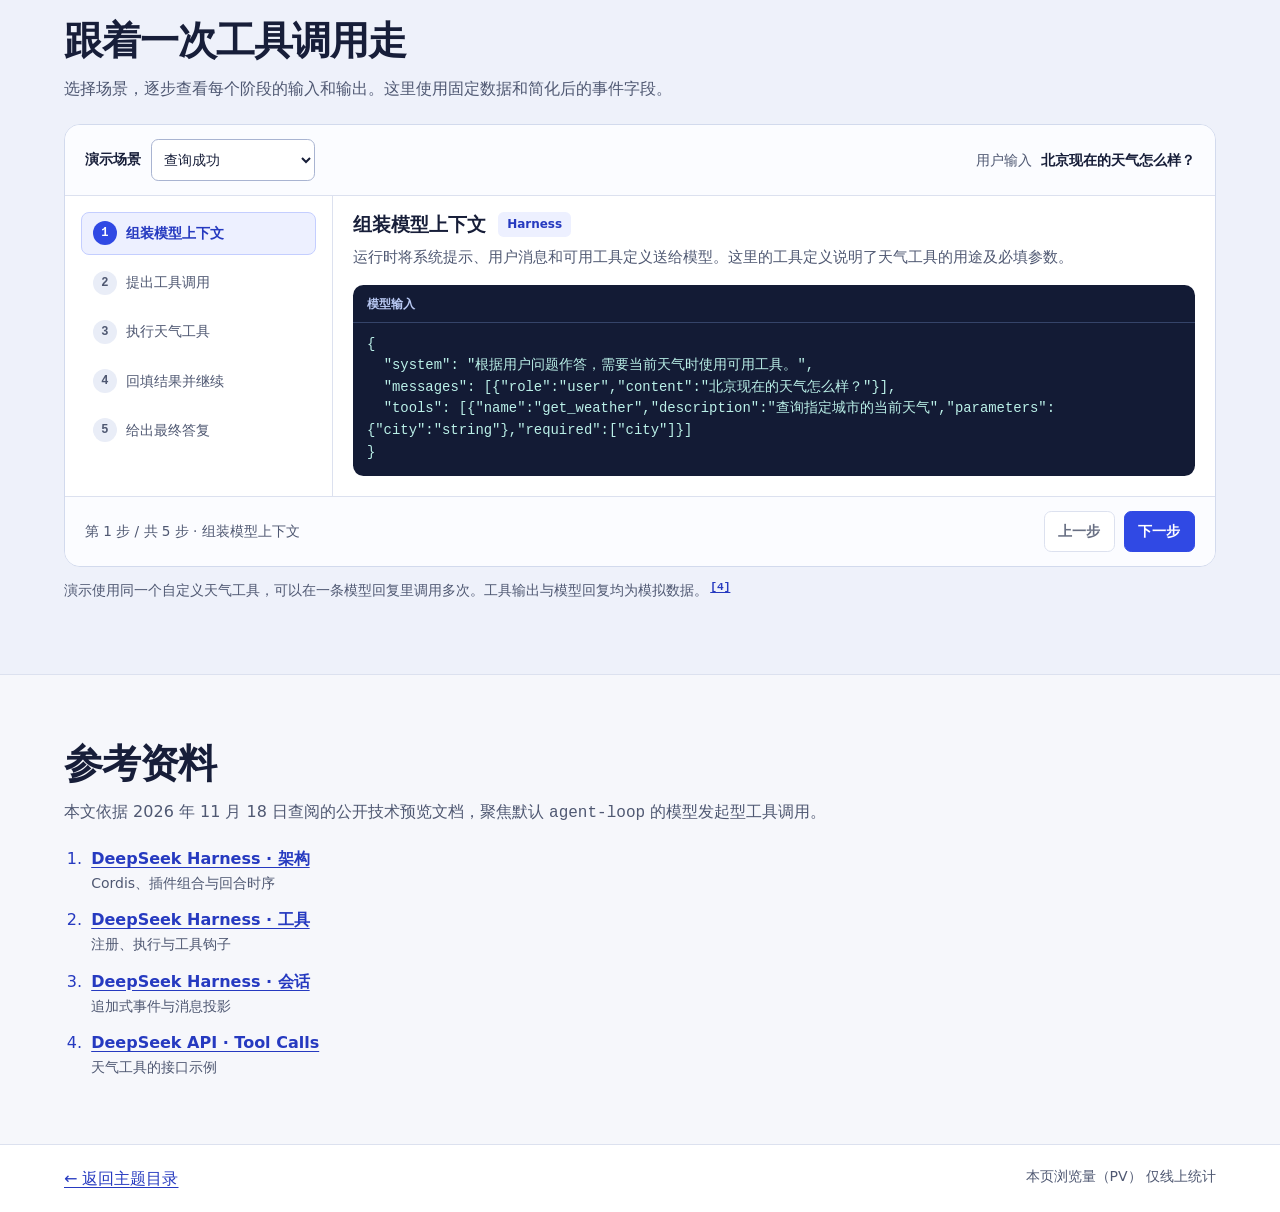
==== commit cfef7d08: "Add page view counters and explain Magpie gateway authentication" ====
--- a/topics/deepseek-harness/index.html
+++ b/topics/deepseek-harness/index.html
@@ -8,6 +8,7 @@
   <link rel="stylesheet" href="assets/topic.css">
   <script defer src="../../assets/perspectives.js"></script>
   <script defer src="assets/demo.js"></script>
+  <script defer src="../../assets/pageviews.js"></script>
 </head>
 <body>
   <a class="skip-link" href="#main">跳到正文</a>
@@ -232,7 +233,10 @@
   </main>
 
   <footer class="site-footer">
-    <div class="frame"><a href="../../">← 返回主题目录</a></div>
+    <div class="frame">
+      <a href="../../">← 返回主题目录</a>
+      <p data-pageviews="page">本页浏览量（PV） <span data-pv-value aria-live="polite">—</span></p>
+    </div>
   </footer>
 </body>
 </html>
--- a/topics/deepseek-harness/assets/topic.css
+++ b/topics/deepseek-harness/assets/topic.css
@@ -461,6 +461,8 @@
 .references a { font-weight: 650; }
 .references span { display: block; color: var(--muted); font-size: .875rem; }
 .site-footer { padding-block: 1.25rem; border-top: 1px solid var(--line); background: var(--paper); }
+.site-footer .frame { display: flex; justify-content: space-between; flex-wrap: wrap; gap: .5rem 1rem; }
+.site-footer [data-pageviews] { color: var(--muted); font-size: .875rem; }
 
 @media (max-width: 48rem) {
   .hero { grid-template-columns: 1fr; }
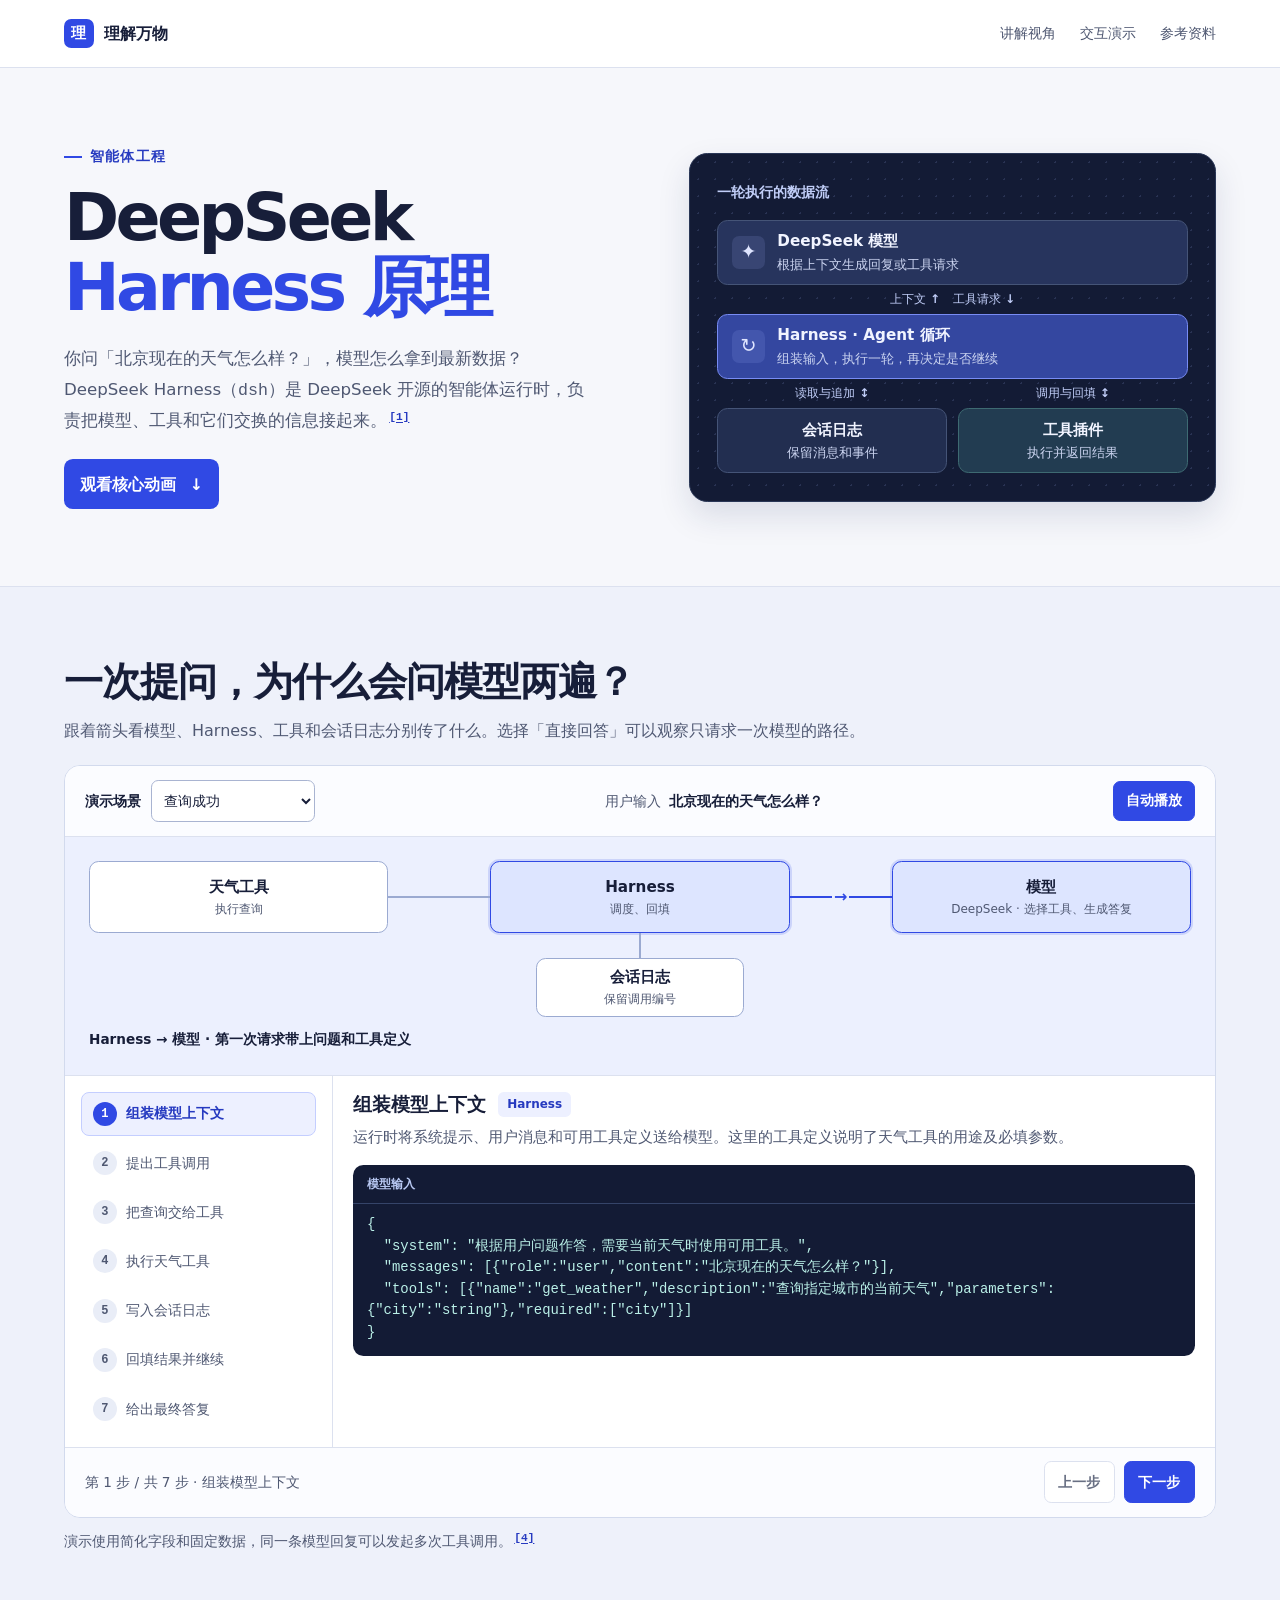
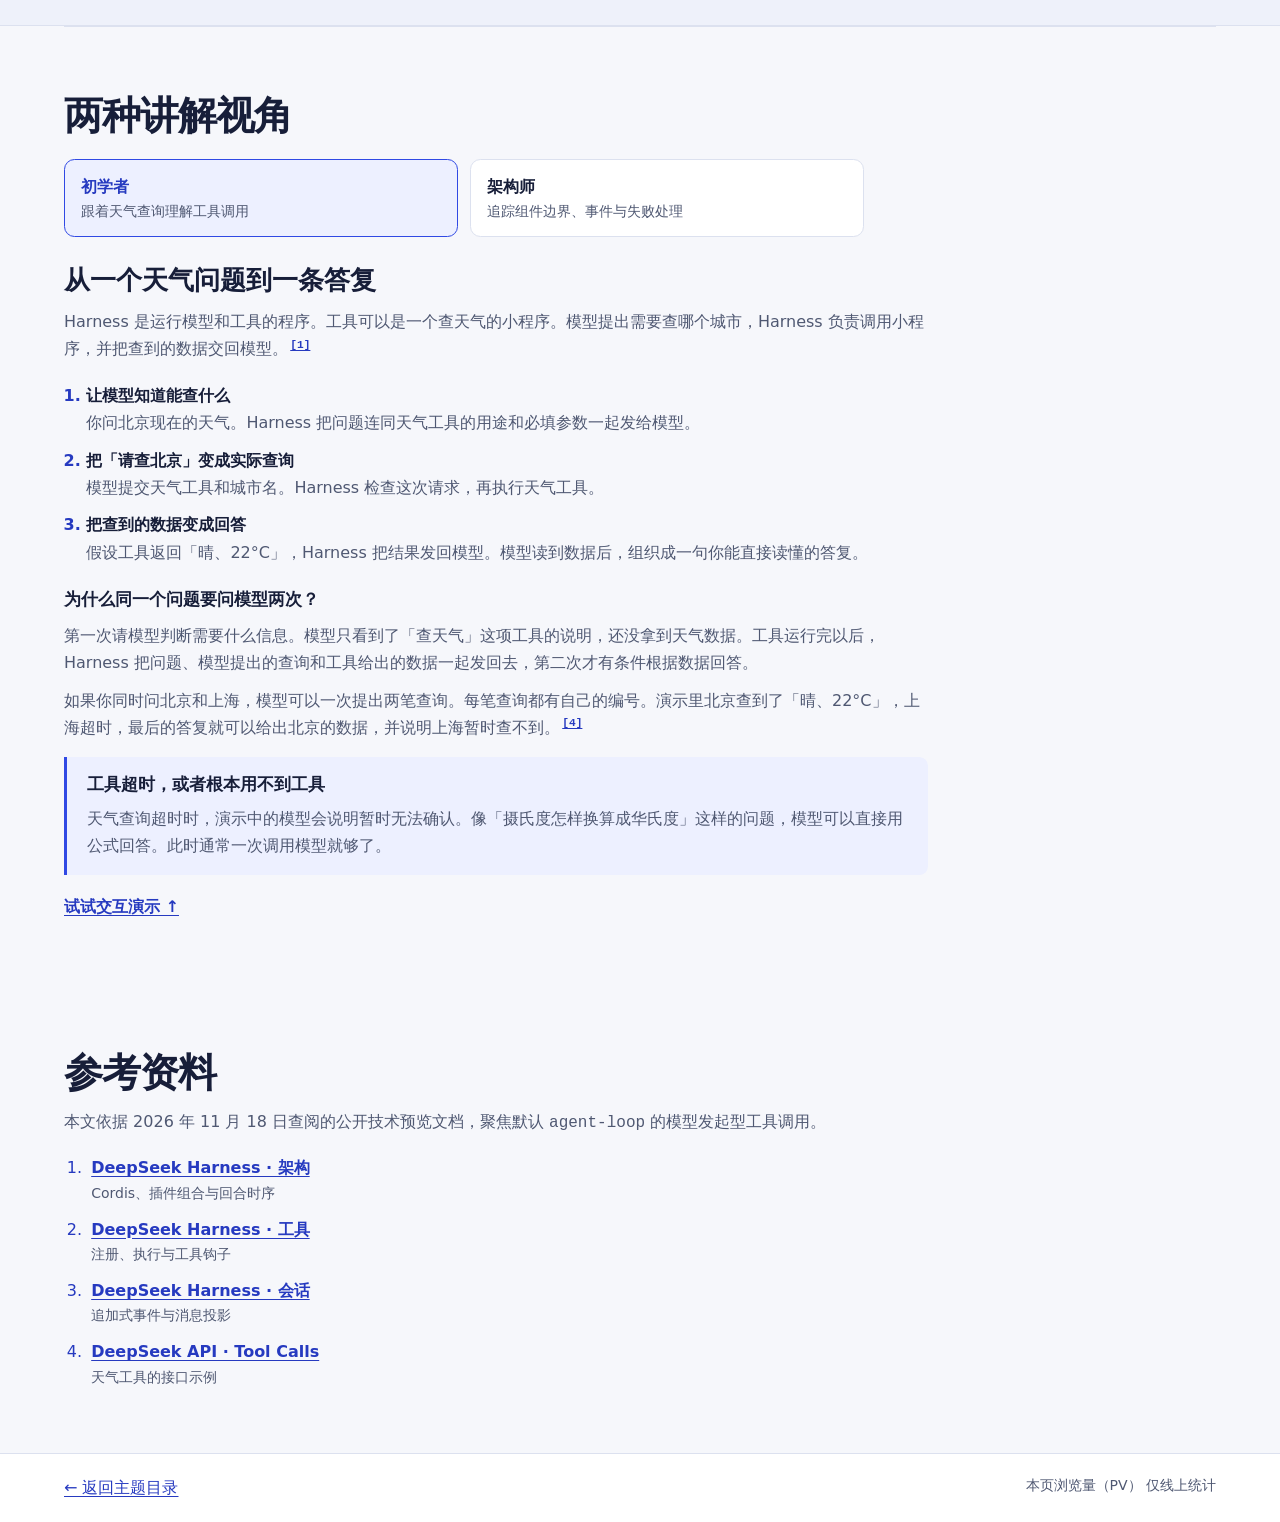
==== commit 06cf643f: "Animate core topic flows and publish completed changes by default" ====
--- a/topics/deepseek-harness/index.html
+++ b/topics/deepseek-harness/index.html
@@ -5,8 +5,10 @@
   <meta name="viewport" content="width=device-width, initial-scale=1">
   <meta name="description" content="从一次天气查询理解 DeepSeek Harness 的智能体循环、工具插件和会话日志。">
   <title>DeepSeek Harness 原理 · 理解万物</title>
+  <link rel="stylesheet" href="../../assets/flow-motion.css">
   <link rel="stylesheet" href="assets/topic.css">
   <script defer src="../../assets/perspectives.js"></script>
+  <script defer src="../../assets/flow-motion.js"></script>
   <script defer src="assets/demo.js"></script>
   <script defer src="../../assets/pageviews.js"></script>
 </head>
@@ -32,7 +34,7 @@
         <p class="eyebrow">智能体工程</p>
         <h1 id="page-title">DeepSeek<br><span>Harness 原理</span></h1>
         <p class="hero-lead">你问「北京现在的天气怎么样？」，模型怎么拿到最新数据？DeepSeek Harness（<code>dsh</code>）是 DeepSeek 开源的智能体运行时，负责把模型、工具和它们交换的信息接起来。<sup><a href="#ref-architecture" aria-label="来源 1">[1]</a></sup></p>
-        <a class="primary-action" href="#perspectives">选择讲解视角 <span aria-hidden="true">↓</span></a>
+        <a class="primary-action" href="#demo">观看核心动画 <span aria-hidden="true">↓</span></a>
       </div>
 
       <figure class="flow">
@@ -59,6 +61,77 @@
           </div>
         </div>
       </figure>
+    </section>
+
+    <section id="demo" class="demo-section" aria-labelledby="demo-title">
+      <div class="frame">
+        <h2 id="demo-title">一次提问，为什么会问模型两遍？</h2>
+        <p class="section-intro">跟着箭头看模型、Harness、工具和会话日志分别传了什么。选择「直接回答」可以观察只请求一次模型的路径。</p>
+
+        <div class="simulator" data-simulator hidden>
+          <div class="simulator-top">
+            <div class="scenario">
+              <label for="scenario">演示场景</label>
+              <select id="scenario">
+                <option value="success">查询成功</option>
+                <option value="timeout">工具超时</option>
+                <option value="partial">两城查询，部分成功</option>
+                <option value="direct">直接回答</option>
+              </select>
+            </div>
+            <p class="question"><span>用户输入</span> <strong id="question"></strong></p>
+            <button type="button" class="flow-play" id="play-demo">自动播放</button>
+          </div>
+          <div class="motion-board harness-motion" id="harness-motion">
+            <div class="motion-lane">
+              <div class="motion-node" data-flow-node="tool"><strong>天气工具</strong><span>执行查询</span></div>
+              <div class="motion-edge" data-flow-link="tool" aria-hidden="true"><span class="motion-packet"></span></div>
+              <div class="motion-node" data-flow-node="harness"><strong>Harness</strong><span>调度、回填</span></div>
+              <div class="motion-edge" data-flow-link="model" aria-hidden="true"><span class="motion-packet"></span></div>
+              <div class="motion-node" data-flow-node="model"><strong>模型</strong><span>DeepSeek · 选择工具、生成答复</span></div>
+            </div>
+            <div class="motion-branch">
+              <div class="motion-edge session-edge" data-flow-link="session" aria-hidden="true"><span class="motion-packet"></span></div>
+              <div class="motion-node" data-flow-node="session"><strong>会话日志</strong><span>保留调用编号</span></div>
+            </div>
+            <p class="motion-caption" id="motion-caption"></p>
+          </div>
+          <div class="simulator-body">
+            <nav class="step-nav" aria-label="模拟执行步骤">
+              <ol id="steps"></ol>
+            </nav>
+            <div class="stage">
+              <div class="stage-heading">
+                <h3 id="stage-title"></h3>
+                <span class="owner" id="stage-owner"></span>
+              </div>
+              <p id="stage-description"></p>
+              <div class="payload">
+                <p id="payload-title"></p>
+                <pre><code id="payload"></code></pre>
+              </div>
+            </div>
+          </div>
+          <div class="simulator-footer">
+            <span id="step-progress" role="status"></span>
+            <div class="step-actions">
+              <button type="button" id="previous">上一步</button>
+              <button class="button-primary" type="button" id="next">下一步</button>
+            </div>
+          </div>
+        </div>
+
+        <noscript>
+          <ol class="static-example">
+            <li>用户问「北京现在的天气怎么样？」Harness 将问题和 <code>get_weather</code> 的工具定义提供给模型。</li>
+            <li>模型请求调用 <code>get_weather</code>，参数为「北京」。</li>
+            <li>Harness 检查并执行工具。模拟结果为晴、22°C。工具也可能返回超时。</li>
+            <li>Harness 将调用和结果写入会话，再把从日志生成的消息发给模型。</li>
+            <li>模型根据数据回答。如果收到超时信息，示例回复会说明无法获取当前天气。如果模型直接生成文本且没有继续条件，本轮可以在第一次推理后结束。</li>
+          </ol>
+        </noscript>
+        <p class="demo-note">演示使用简化字段和固定数据，同一条模型回复可以发起多次工具调用。<sup><a href="#ref-api" aria-label="来源 4">[4]</a></sup></p>
+      </div>
     </section>
 
     <section id="perspectives" class="frame perspective-section" aria-labelledby="perspectives-title">
@@ -91,7 +164,7 @@
           <h4>工具超时，或者根本用不到工具</h4>
           <p>天气查询超时时，演示中的模型会说明暂时无法确认。像「摄氏度怎样换算成华氏度」这样的问题，模型可以直接用公式回答。此时通常一次调用模型就够了。</p>
         </div>
-        <a class="perspective-demo-link" href="#demo">试试交互演示 ↓</a>
+        <a class="perspective-demo-link" href="#demo">试试交互演示 ↑</a>
       </section>
 
       <section id="architecture" class="perspective-panel" aria-labelledby="architecture-title">
@@ -160,64 +233,8 @@
           <h4>排查时先看停在哪一步</h4>
           <p>看不到查询请求，先检查工具声明是否进入模型请求。已经有 <code>tool/call</code>，就按同一编号跟到 <code>tool/result</code>，看执行、超时或拒绝情况。结果正常但回复没有用到数据时，继续核对下一步实际发送的消息历史和最后生成的回复。<sup><a href="#ref-architecture" aria-label="来源 1">[1]</a></sup><sup><a href="#ref-tools" aria-label="来源 2">[2]</a></sup></p>
         </div>
-        <a class="perspective-demo-link" href="#demo">在演示中查看输入和输出 ↓</a>
+        <a class="perspective-demo-link" href="#demo">在演示中查看输入和输出 ↑</a>
       </section>
-    </section>
-
-    <section id="demo" class="demo-section" aria-labelledby="demo-title">
-      <div class="frame">
-        <h2 id="demo-title">跟着一次工具调用走</h2>
-        <p class="section-intro">选择场景，逐步查看每个阶段的输入和输出。这里使用固定数据和简化后的事件字段。</p>
-
-        <div class="simulator" data-simulator hidden>
-          <div class="simulator-top">
-            <div class="scenario">
-              <label for="scenario">演示场景</label>
-              <select id="scenario">
-                <option value="success">查询成功</option>
-                <option value="timeout">工具超时</option>
-                <option value="partial">两城查询，部分成功</option>
-                <option value="direct">直接回答</option>
-              </select>
-            </div>
-            <p class="question"><span>用户输入</span> <strong id="question"></strong></p>
-          </div>
-          <div class="simulator-body">
-            <nav class="step-nav" aria-label="模拟执行步骤">
-              <ol id="steps"></ol>
-            </nav>
-            <div class="stage">
-              <div class="stage-heading">
-                <h3 id="stage-title"></h3>
-                <span class="owner" id="stage-owner"></span>
-              </div>
-              <p id="stage-description"></p>
-              <div class="payload">
-                <p id="payload-title"></p>
-                <pre><code id="payload"></code></pre>
-              </div>
-            </div>
-          </div>
-          <div class="simulator-footer">
-            <span id="step-progress" role="status"></span>
-            <div class="step-actions">
-              <button type="button" id="previous">上一步</button>
-              <button class="button-primary" type="button" id="next">下一步</button>
-            </div>
-          </div>
-        </div>
-
-        <noscript>
-          <ol class="static-example">
-            <li>用户问「北京现在的天气怎么样？」Harness 将问题和 <code>get_weather</code> 的工具定义提供给模型。</li>
-            <li>模型请求调用 <code>get_weather</code>，参数为「北京」。</li>
-            <li>Harness 检查并执行工具。模拟结果为晴、22°C。工具也可能返回超时。</li>
-            <li>Harness 将调用和结果写入会话，再把从日志生成的消息发给模型。</li>
-            <li>模型根据数据回答。如果收到超时信息，示例回复会说明无法获取当前天气。如果模型直接生成文本且没有继续条件，本轮可以在第一次推理后结束。</li>
-          </ol>
-        </noscript>
-        <p class="demo-note">演示使用同一个自定义天气工具，可以在一条模型回复里调用多次。工具输出与模型回复均为模拟数据。<sup><a href="#ref-api" aria-label="来源 4">[4]</a></sup></p>
-      </div>
     </section>
 
     <section id="references" class="frame reading-section" aria-labelledby="references-title">
--- a/assets/flow-motion.css
+++ b/assets/flow-motion.css
@@ -0,0 +1,102 @@
+.motion-board {
+  padding: clamp(.75rem, 2.5vw, 1.5rem);
+  background: var(--flow-surface);
+  color: var(--flow-ink);
+}
+
+.motion-lane {
+  display: grid;
+  grid-template-columns: minmax(0, 1fr) clamp(1.25rem, 8vw, 6.5rem) minmax(0, 1fr) clamp(1.25rem, 8vw, 6.5rem) minmax(0, 1fr);
+  align-items: stretch;
+}
+
+.motion-lane.is-direct {
+  grid-template-columns: minmax(0, 1fr) clamp(1.5rem, 18vw, 12rem) minmax(0, 1fr);
+}
+
+.motion-lane[hidden] { display: none; }
+
+.motion-node {
+  display: grid;
+  align-content: center;
+  gap: .18rem;
+  min-height: 4.5rem;
+  padding: .5rem .45rem;
+  border: 1px solid var(--flow-line);
+  border-radius: .6rem;
+  background: var(--flow-paper);
+  text-align: center;
+  line-height: 1.4;
+  overflow-wrap: anywhere;
+}
+
+.motion-node strong { font-size: .95rem; }
+.motion-node span, .motion-node code { color: var(--flow-muted); font-size: .75rem; }
+.motion-node[data-active] {
+  border-color: var(--flow-accent);
+  background: var(--flow-highlight);
+  box-shadow: 0 0 0 2px var(--flow-ring);
+}
+
+.motion-edge {
+  position: relative;
+  display: grid;
+  place-items: center;
+  align-self: center;
+  min-height: 1.65rem;
+  color: var(--flow-line);
+}
+
+.motion-edge::before {
+  position: absolute;
+  inset-inline: 0;
+  height: 2px;
+  background: currentColor;
+  content: "";
+}
+
+.motion-edge[data-direction] { color: var(--flow-accent); }
+.motion-edge[data-direction]::after {
+  position: relative;
+  background: var(--flow-surface);
+  padding-inline: 2px;
+  font-weight: 800;
+  content: "→";
+}
+.motion-edge[data-direction="backward"]::after { content: "←"; }
+
+.motion-packet {
+  position: absolute;
+  z-index: 1;
+  width: .48rem;
+  height: .48rem;
+  border-radius: 50%;
+  background: currentColor;
+  opacity: 0;
+}
+
+.motion-edge[data-direction="forward"] .motion-packet { animation: motion-across 1.15s ease-in-out; }
+.motion-edge[data-direction="backward"] .motion-packet { animation: motion-back 1.15s ease-in-out; }
+
+@keyframes motion-across {
+  from { left: 0; opacity: 1; }
+  85% { opacity: 1; }
+  to { left: calc(100% - .48rem); opacity: 0; }
+}
+
+@keyframes motion-back {
+  from { left: calc(100% - .48rem); opacity: 1; }
+  85% { opacity: 1; }
+  to { left: 0; opacity: 0; }
+}
+
+.motion-caption {
+  margin: .7rem 0 0;
+  color: var(--flow-ink);
+  font-size: .85rem;
+  font-weight: 650;
+}
+
+@media (prefers-reduced-motion: reduce) {
+  .motion-edge[data-direction] .motion-packet { animation: none; }
+}
--- a/topics/deepseek-harness/assets/topic.css
+++ b/topics/deepseek-harness/assets/topic.css
@@ -253,6 +253,40 @@
 
 .simulator-top { border-bottom: 1px solid var(--line); }
 .simulator-footer { border-top: 1px solid var(--line); }
+.flow-play {
+  padding: .45rem .75rem;
+  border: 1px solid var(--accent);
+  border-radius: .45rem;
+  background: var(--accent);
+  color: white;
+  font-size: .875rem;
+  font-weight: 700;
+}
+.flow-play:hover { background: var(--accent-dark); }
+.harness-motion {
+  --flow-surface: #ecf0fe;
+  --flow-paper: var(--paper);
+  --flow-ink: var(--ink);
+  --flow-muted: var(--muted);
+  --flow-line: #9baad1;
+  --flow-accent: var(--accent);
+  --flow-highlight: #dde5ff;
+  --flow-ring: #3049e42b;
+  border-bottom: 1px solid var(--line);
+}
+.motion-branch { display: grid; justify-items: stretch; width: min(36%, 13rem); margin: 0 auto; }
+.motion-branch .motion-node { min-height: 3.4rem; }
+.motion-branch .session-edge { min-height: 1.55rem; }
+.motion-branch .session-edge::before { inset-inline: auto; width: 2px; height: 100%; }
+.motion-branch .session-edge[data-direction]::after { content: "↓"; }
+.motion-branch .session-edge[data-direction] .motion-packet { animation: motion-down 1.15s ease-in-out; }
+@keyframes motion-down {
+  from { top: 0; opacity: 1; }
+  to { top: calc(100% - .48rem); opacity: 0; }
+}
+@media (prefers-reduced-motion: reduce) {
+  .motion-branch .session-edge[data-direction] .motion-packet { animation: none; }
+}
 .scenario { display: flex; align-items: center; gap: .6rem; }
 .scenario label { font-size: .85rem; font-weight: 700; }
 
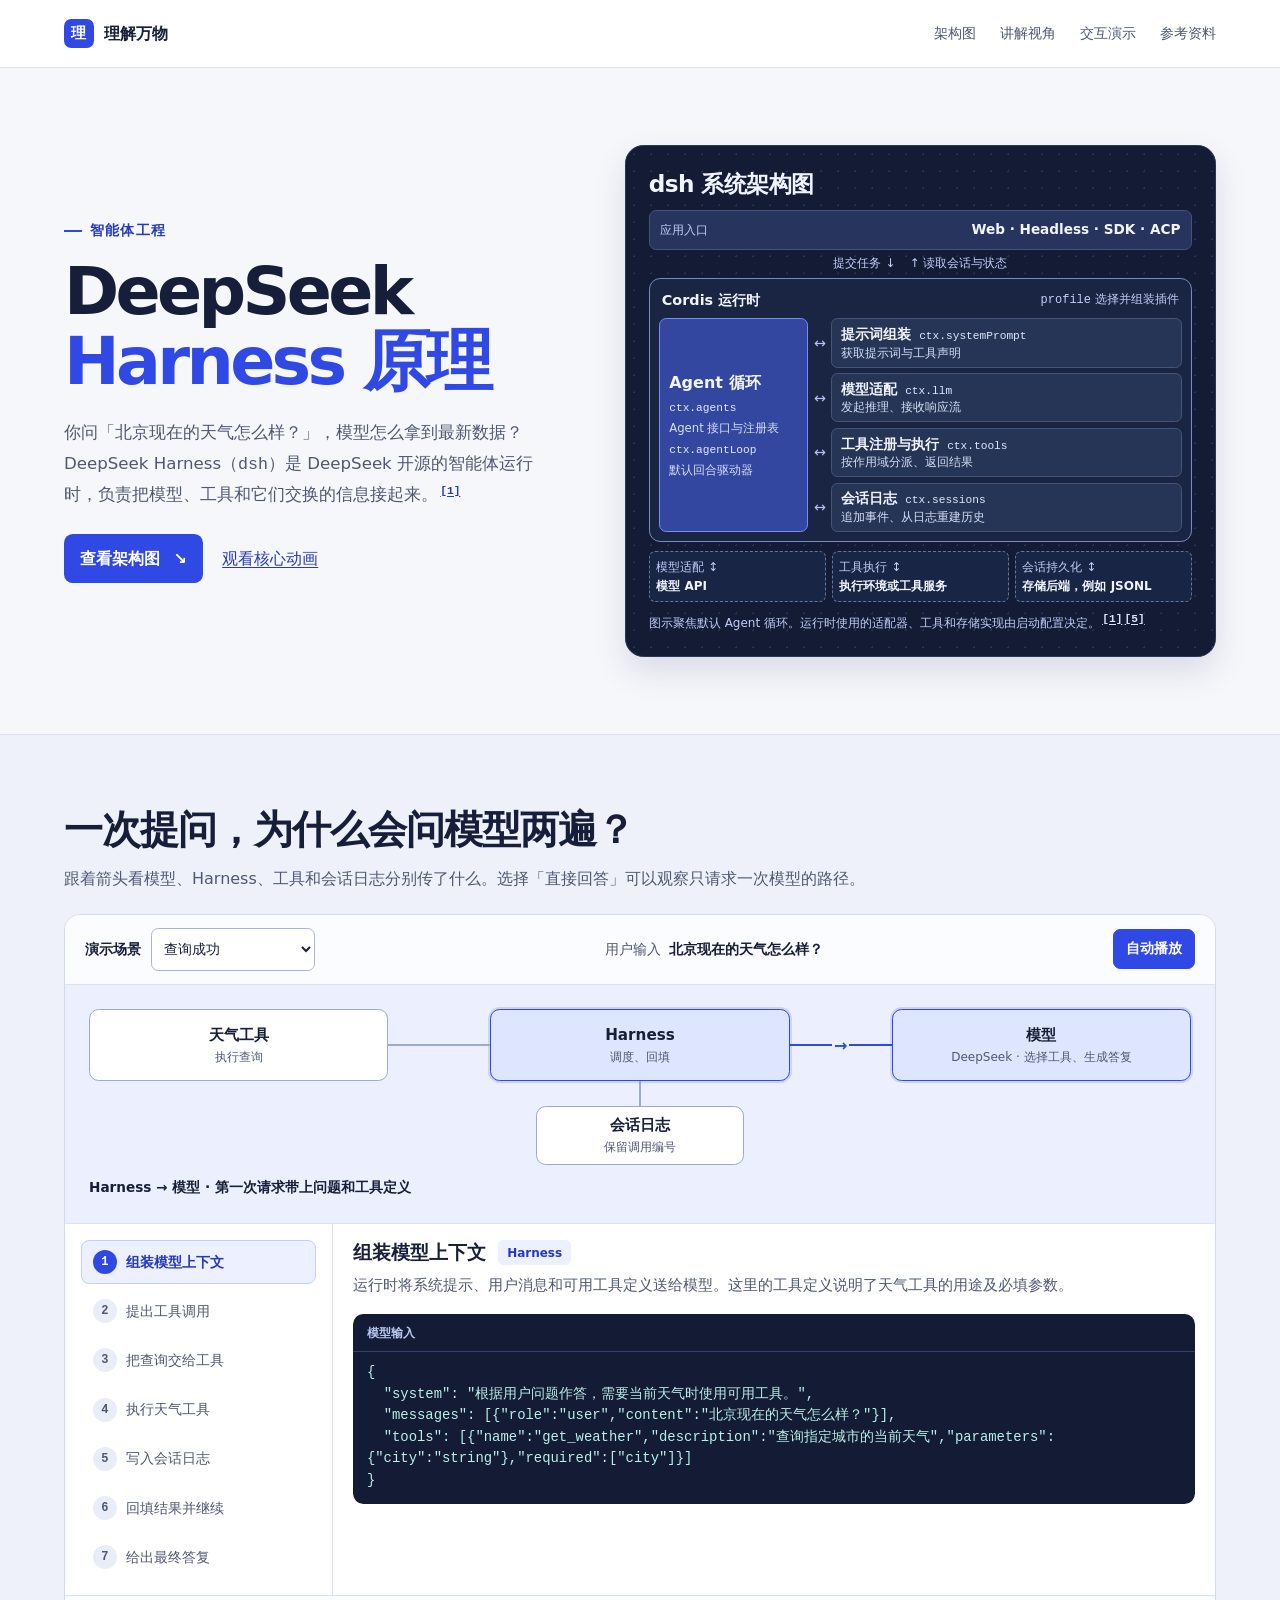
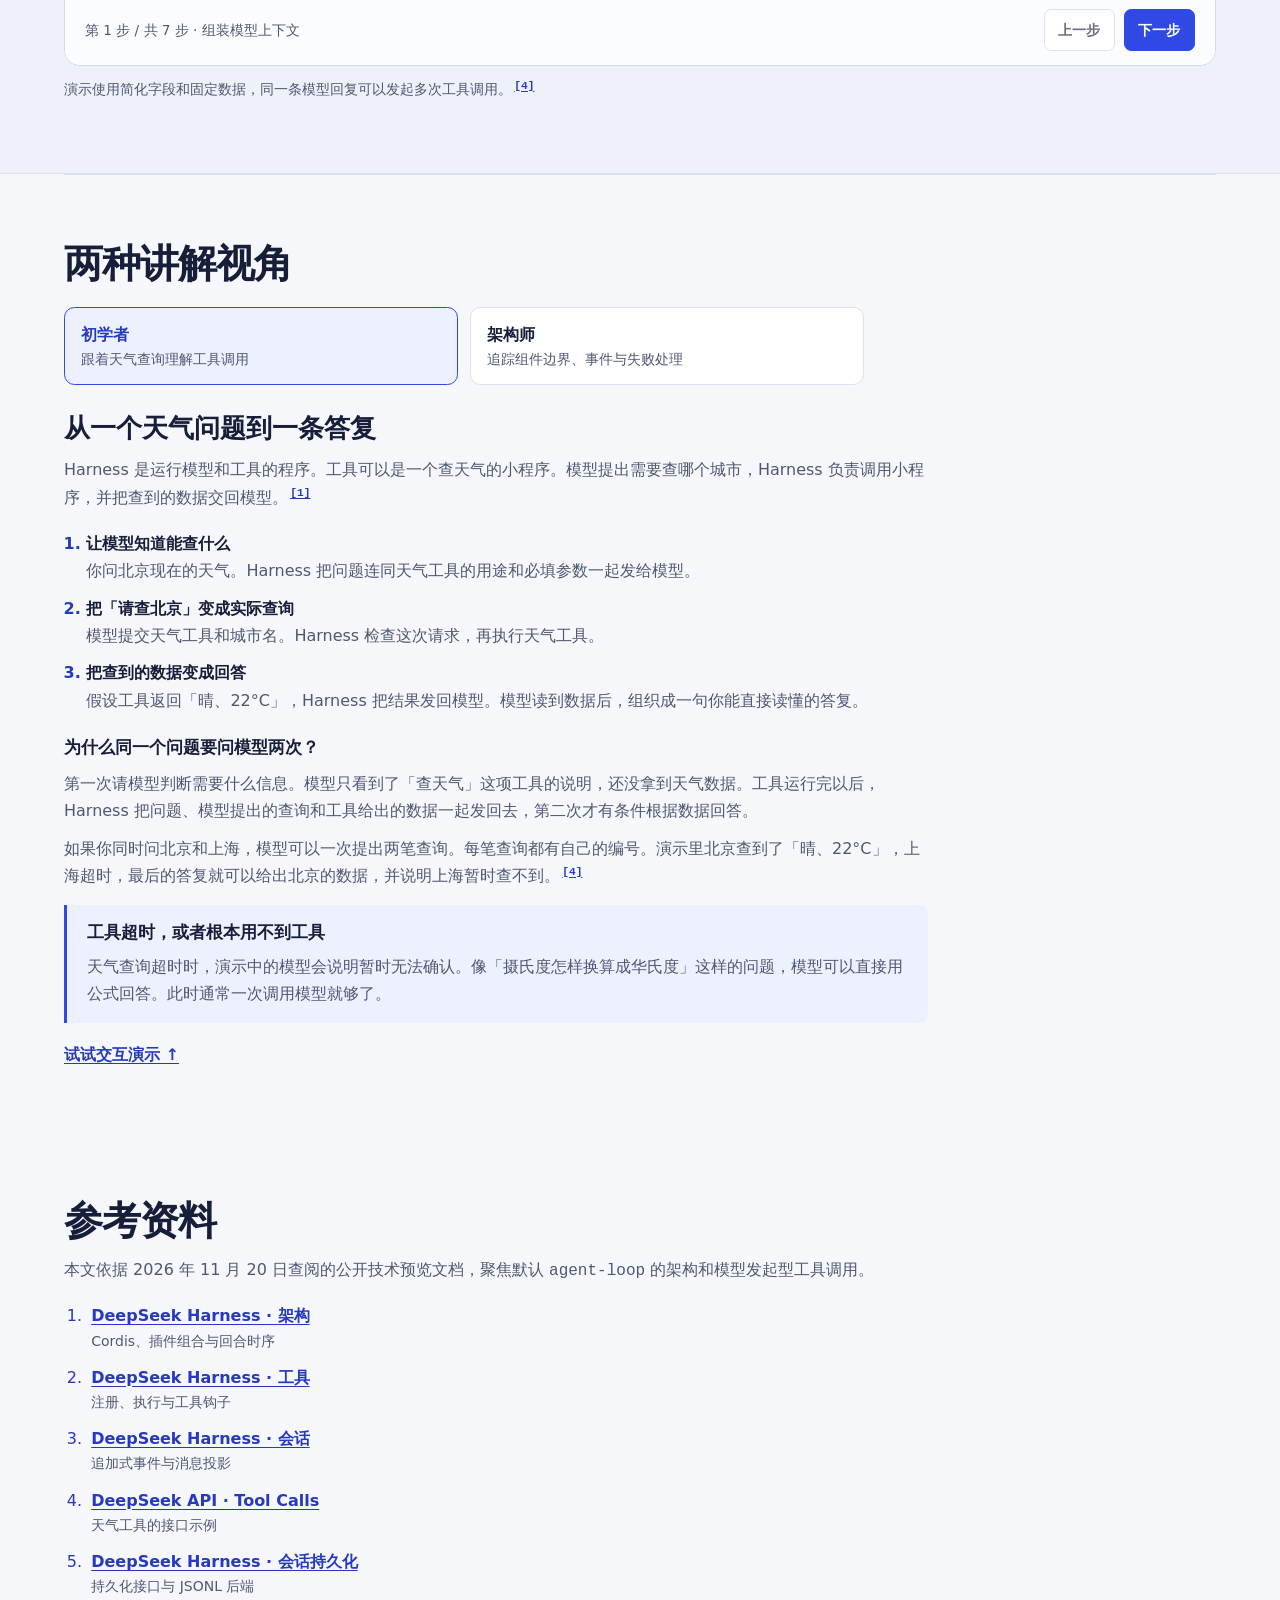
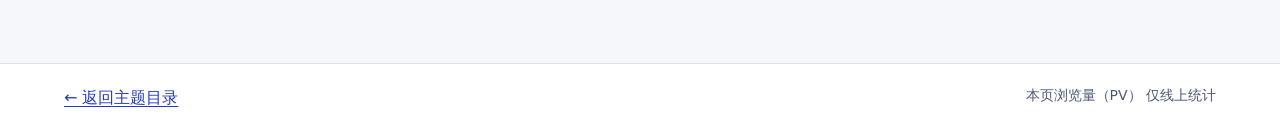
==== commit 7ab1f4ba: "Add DeepSeek Harness system architecture diagram" ====
--- a/topics/deepseek-harness/index.html
+++ b/topics/deepseek-harness/index.html
@@ -21,6 +21,7 @@
         理解万物
       </a>
       <nav aria-label="页内导航">
+        <a href="#system-architecture">架构图</a>
         <a href="#perspectives">讲解视角</a>
         <a href="#demo">交互演示</a>
         <a href="#references">参考资料</a>
@@ -34,32 +35,65 @@
         <p class="eyebrow">智能体工程</p>
         <h1 id="page-title">DeepSeek<br><span>Harness 原理</span></h1>
         <p class="hero-lead">你问「北京现在的天气怎么样？」，模型怎么拿到最新数据？DeepSeek Harness（<code>dsh</code>）是 DeepSeek 开源的智能体运行时，负责把模型、工具和它们交换的信息接起来。<sup><a href="#ref-architecture" aria-label="来源 1">[1]</a></sup></p>
-        <a class="primary-action" href="#demo">观看核心动画 <span aria-hidden="true">↓</span></a>
+        <div class="hero-actions">
+          <a class="primary-action" href="#system-architecture">查看架构图 <span aria-hidden="true">↘</span></a>
+          <a href="#demo">观看核心动画</a>
+        </div>
       </div>
 
-      <figure class="flow">
-        <figcaption>一轮执行的数据流</figcaption>
-        <div class="flow-node flow-model">
-          <span class="flow-glyph" aria-hidden="true">✦</span>
-          <div><strong>DeepSeek 模型</strong><span>根据上下文生成回复或工具请求</span></div>
-        </div>
-        <div class="flow-link">
-          <span>上下文 ↑</span><span>工具请求 ↓</span>
-        </div>
-        <div class="flow-node flow-loop">
-          <span class="flow-glyph" aria-hidden="true">↻</span>
-          <div><strong>Harness · Agent 循环</strong><span>组装输入，执行一轮，再决定是否继续</span></div>
-        </div>
-        <div class="flow-branches">
+      <figure class="architecture-map" id="system-architecture" aria-labelledby="system-architecture-title">
+        <figcaption><h2 id="system-architecture-title">dsh 系统架构图</h2></figcaption>
+        <div class="map-entry">
+          <span>应用入口</span><strong>Web · Headless · SDK · ACP</strong>
+        </div>
+        <p class="map-connection">提交任务 ↓ <span>↑ 读取会话与状态</span></p>
+
+        <div class="map-runtime">
+          <div class="map-runtime-title">
+            <strong>Cordis 运行时</strong>
+            <span><code>profile</code> 选择并组装插件</span>
+          </div>
+          <div class="map-core">
+            <div class="map-driver">
+              <strong>Agent 循环</strong>
+              <code>ctx.agents</code>
+              <span>Agent 接口与注册表</span>
+              <code>ctx.agentLoop</code>
+              <span>默认回合驱动器</span>
+            </div>
+            <ul class="map-services" role="list" aria-label="Agent 循环使用的服务">
+              <li>
+                <span class="map-edge" aria-hidden="true">↔</span>
+                <div><strong>提示词组装</strong><code>ctx.systemPrompt</code><span>获取提示词与工具声明</span></div>
+              </li>
+              <li>
+                <span class="map-edge" aria-hidden="true">↔</span>
+                <div><strong>模型适配</strong><code>ctx.llm</code><span>发起推理、接收响应流</span></div>
+              </li>
+              <li>
+                <span class="map-edge" aria-hidden="true">↔</span>
+                <div><strong>工具注册与执行</strong><code>ctx.tools</code><span>按作用域分派、返回结果</span></div>
+              </li>
+              <li>
+                <span class="map-edge" aria-hidden="true">↔</span>
+                <div><strong>会话日志</strong><code>ctx.sessions</code><span>追加事件、从日志重建历史</span></div>
+              </li>
+            </ul>
+          </div>
+        </div>
+
+        <div class="map-dependencies" role="group" aria-label="运行时依赖">
           <div>
-            <div class="flow-link"><span>读取与追加 ↕</span></div>
-            <div class="flow-node"><div><strong>会话日志</strong><span>保留消息和事件</span></div></div>
+            <span>模型适配 ↕</span><strong>模型 API</strong>
           </div>
           <div>
-            <div class="flow-link"><span>调用与回填 ↕</span></div>
-            <div class="flow-node flow-tool"><div><strong>工具插件</strong><span>执行并返回结果</span></div></div>
-          </div>
-        </div>
+            <span>工具执行 ↕</span><strong>执行环境或工具服务</strong>
+          </div>
+          <div>
+            <span>会话持久化 ↕</span><strong>存储后端，例如 JSONL</strong>
+          </div>
+        </div>
+        <p class="map-note">图示聚焦默认 Agent 循环。运行时使用的适配器、工具和存储实现由启动配置决定。<sup><a href="#ref-architecture" aria-label="架构来源 1">[1]</a></sup><sup><a href="#ref-persistence" aria-label="会话持久化来源 5">[5]</a></sup></p>
       </figure>
     </section>
 
@@ -170,6 +204,7 @@
       <section id="architecture" class="perspective-panel" aria-labelledby="architecture-title">
         <h3 id="architecture-title">组件如何协作，状态在哪里流转</h3>
         <p class="section-intro">以下以 dsh 的默认 <code>agent-loop</code> 为范围。<strong>Turn（回合）</strong>覆盖一次任务处理，可以推进多个 <strong>Step（步骤）</strong>。正常路径中的每个步骤都包含一次模型请求，模型也可以在这次请求中提出一批工具调用。示例假设模型支持工具调用，天气工具已在当前作用域注册。<sup><a href="#ref-architecture" aria-label="来源 1">[1]</a></sup></p>
+        <a class="perspective-demo-link" href="#system-architecture">回看架构图 ↑</a>
         <div class="mechanism-grid">
           <article class="mechanism">
             <p class="package-name">core/agent-loop</p>
@@ -239,12 +274,13 @@
 
     <section id="references" class="frame reading-section" aria-labelledby="references-title">
       <h2 id="references-title">参考资料</h2>
-      <p class="section-intro">本文依据 <time datetime="2026-11-18">2026 年 11 月 18 日</time>查阅的公开技术预览文档，聚焦默认 <code>agent-loop</code> 的模型发起型工具调用。</p>
+      <p class="section-intro">本文依据 <time datetime="2026-11-20">2026 年 11 月 20 日</time>查阅的公开技术预览文档，聚焦默认 <code>agent-loop</code> 的架构和模型发起型工具调用。</p>
       <ol class="references">
         <li id="ref-architecture"><a href="https://deepseek-harness.github.io/deepseek-harness/reference/">DeepSeek Harness · 架构</a><span>Cordis、插件组合与回合时序</span></li>
         <li id="ref-tools"><a href="https://deepseek-harness.github.io/deepseek-harness/reference/subsystems/tools">DeepSeek Harness · 工具</a><span>注册、执行与工具钩子</span></li>
         <li id="ref-session"><a href="https://deepseek-harness.github.io/deepseek-harness/reference/subsystems/session">DeepSeek Harness · 会话</a><span>追加式事件与消息投影</span></li>
         <li id="ref-api"><a href="https://api-docs.deepseek.com/guides/tool_calls/">DeepSeek API · Tool Calls</a><span>天气工具的接口示例</span></li>
+        <li id="ref-persistence"><a href="https://deepseek-harness.github.io/deepseek-harness/reference/subsystems/persistence">DeepSeek Harness · 会话持久化</a><span>持久化接口与 JSONL 后端</span></li>
       </ol>
     </section>
   </main>
--- a/topics/deepseek-harness/assets/topic.css
+++ b/topics/deepseek-harness/assets/topic.css
@@ -102,7 +102,7 @@
 
 .hero {
   display: grid;
-  grid-template-columns: 1.04fr 1fr;
+  grid-template-columns: minmax(0, .9fr) minmax(0, 1.1fr);
   align-items: center;
   gap: clamp(2rem, 6vw, 5rem);
   padding-block: clamp(2.75rem, 6vw, 5.25rem);
@@ -142,11 +142,18 @@
   line-height: 1.85;
 }
 
+.hero-actions {
+  display: flex;
+  align-items: center;
+  flex-wrap: wrap;
+  gap: .7rem 1.2rem;
+  margin-top: 1.4rem;
+}
+
 .primary-action {
   display: inline-flex;
   align-items: center;
   gap: .85rem;
-  margin-top: 1.4rem;
   padding: .7rem 1rem;
   border-radius: .55rem;
   background: var(--accent);
@@ -157,69 +164,105 @@
 
 .primary-action:hover, .button-primary:hover { background: var(--accent-dark); }
 
-.flow {
-  padding: clamp(1rem, 3vw, 1.7rem);
+.architecture-map {
+  padding: clamp(.9rem, 2.5vw, 1.45rem);
   border: 1px solid #293656;
   border-radius: 1.15rem;
   background: radial-gradient(#a6b6fc26 1px, transparent 1px) 0 0 / 17px 17px, var(--night);
   box-shadow: 0 14px 32px #17275520;
   color: #f1f4ff;
-}
-
-.flow figcaption {
-  margin-bottom: 1rem;
-  color: #c1cef8;
-  font-weight: 650;
+  scroll-margin-top: 1.5rem;
+}
+
+.architecture-map h2 {
+  margin-bottom: .75rem;
+  font-size: clamp(1.15rem, 2.25vw, 1.45rem);
+}
+
+.map-entry, .map-runtime-title {
+  display: flex;
+  flex-wrap: wrap;
+  align-items: center;
+  justify-content: space-between;
+  gap: .15rem .8rem;
+}
+
+.map-entry {
+  padding: .45rem .65rem;
+  border: 1px solid #455477;
+  border-radius: .45rem;
+  background: #27345d;
   font-size: .85rem;
 }
 
-.flow-node {
-  display: flex;
-  align-items: center;
-  gap: .75rem;
-  min-height: 3.65rem;
-  padding: .65rem .85rem;
-  border: 1px solid #455477;
-  border-radius: .65rem;
-  background: #222e50;
-  font-size: .95rem;
-  line-height: 1.4;
-}
-
-.flow-node div span {
-  display: block;
-  margin-top: .2rem;
-  color: #ccd5f1;
-  font-size: .8rem;
-}
-
-.flow-model { background: #27345d; }
-.flow-loop { border-color: #788cf4; background: #3447a0; }
-.flow-tool { border-color: #3e6a72; background: #223c51; }
-
-.flow-glyph {
-  display: grid;
-  place-items: center;
-  flex: 0 0 2.1rem;
-  height: 2.1rem;
-  border-radius: .45rem;
-  background: #a5b3ff22;
-  color: #dfe5ff;
-  font-size: 1.2rem;
-}
-
-.flow-link {
-  display: flex;
-  justify-content: center;
-  gap: .8rem;
-  padding: .27rem 0;
+.map-connection {
+  padding: .24rem .35rem;
   color: #c1cef8;
   font-size: .75rem;
-  font-weight: 580;
-}
-
-.flow-branches { display: grid; grid-template-columns: 1fr 1fr; gap: .65rem; }
-.flow-branches .flow-node { justify-content: center; text-align: center; }
+  text-align: center;
+}
+.map-connection span { margin-inline-start: .65rem; }
+
+.map-runtime {
+  padding: .55rem;
+  border: 1px solid #7a8bc0;
+  border-radius: .7rem;
+  background: #1a2543;
+}
+.map-runtime-title { padding: 0 .2rem .4rem; font-size: .9rem; }
+.map-entry span, .map-runtime-title span, .map-note { color: #c1cef8; font-size: .75rem; }
+
+.map-core { display: grid; grid-template-columns: minmax(0, .4fr) minmax(0, 1fr); }
+
+.map-driver {
+  display: grid;
+  align-content: center;
+  gap: .2rem;
+  padding: .6rem;
+  border: 1px solid #788cf4;
+  border-radius: .45rem;
+  background: #3447a0;
+  overflow-wrap: anywhere;
+  line-height: 1.4;
+}
+
+.map-driver span, .map-services li div span { color: #d5def8; font-size: .73rem; }
+.map-driver code, .map-services code { color: #e0e7ff; font-size: .7rem; }
+.map-driver code { margin-top: .2rem; }
+
+.map-services { display: grid; gap: .35rem; margin: 0; padding: 0; list-style: none; }
+.map-services li { display: grid; grid-template-columns: 1.45rem minmax(0, 1fr); }
+.map-edge { align-self: center; color: #b3c1f4; font-size: .9rem; text-align: center; }
+.map-services li div {
+  display: flex;
+  align-items: baseline;
+  flex-wrap: wrap;
+  gap: 0 .5rem;
+  padding: .35rem .55rem;
+  border: 1px solid #455477;
+  border-radius: .4rem;
+  background: #263555;
+  font-size: .85rem;
+  line-height: 1.4;
+  overflow-wrap: anywhere;
+}
+.map-services li div span { flex-basis: 100%; }
+
+.map-dependencies { display: grid; grid-template-columns: repeat(3, minmax(0, 1fr)); gap: .4rem; margin-top: .6rem; }
+.map-dependencies div {
+  padding: .4rem;
+  border: 1px dashed #64769c;
+  border-radius: .4rem;
+  background: #182544;
+  font-size: .75rem;
+  line-height: 1.4;
+}
+.map-dependencies span, .map-dependencies strong { display: block; }
+.map-dependencies span { margin-bottom: .15rem; color: #c1cef8; }
+
+.map-note { margin-top: .65rem; }
+.map-note a { color: #dae3ff; }
+.map-note a:focus-visible { outline-color: #c1cef8; }
 
 .demo-section {
   border-block: 1px solid var(--line);
@@ -513,3 +556,11 @@
   .step-nav ol { grid-template-columns: repeat(2, minmax(0, 1fr)); }
   .simulator-top, .simulator-footer, .stage { padding-inline: .85rem; }
 }
+
+@media (max-width: 32rem) {
+  .map-core { grid-template-columns: minmax(0, 1fr); }
+  .map-services { grid-template-columns: repeat(2, minmax(0, 1fr)); }
+  .map-services li { grid-template-columns: minmax(0, 1fr); }
+  .map-edge { font-size: 0; }
+  .map-edge::before { content: "↕"; font-size: .875rem; }
+}
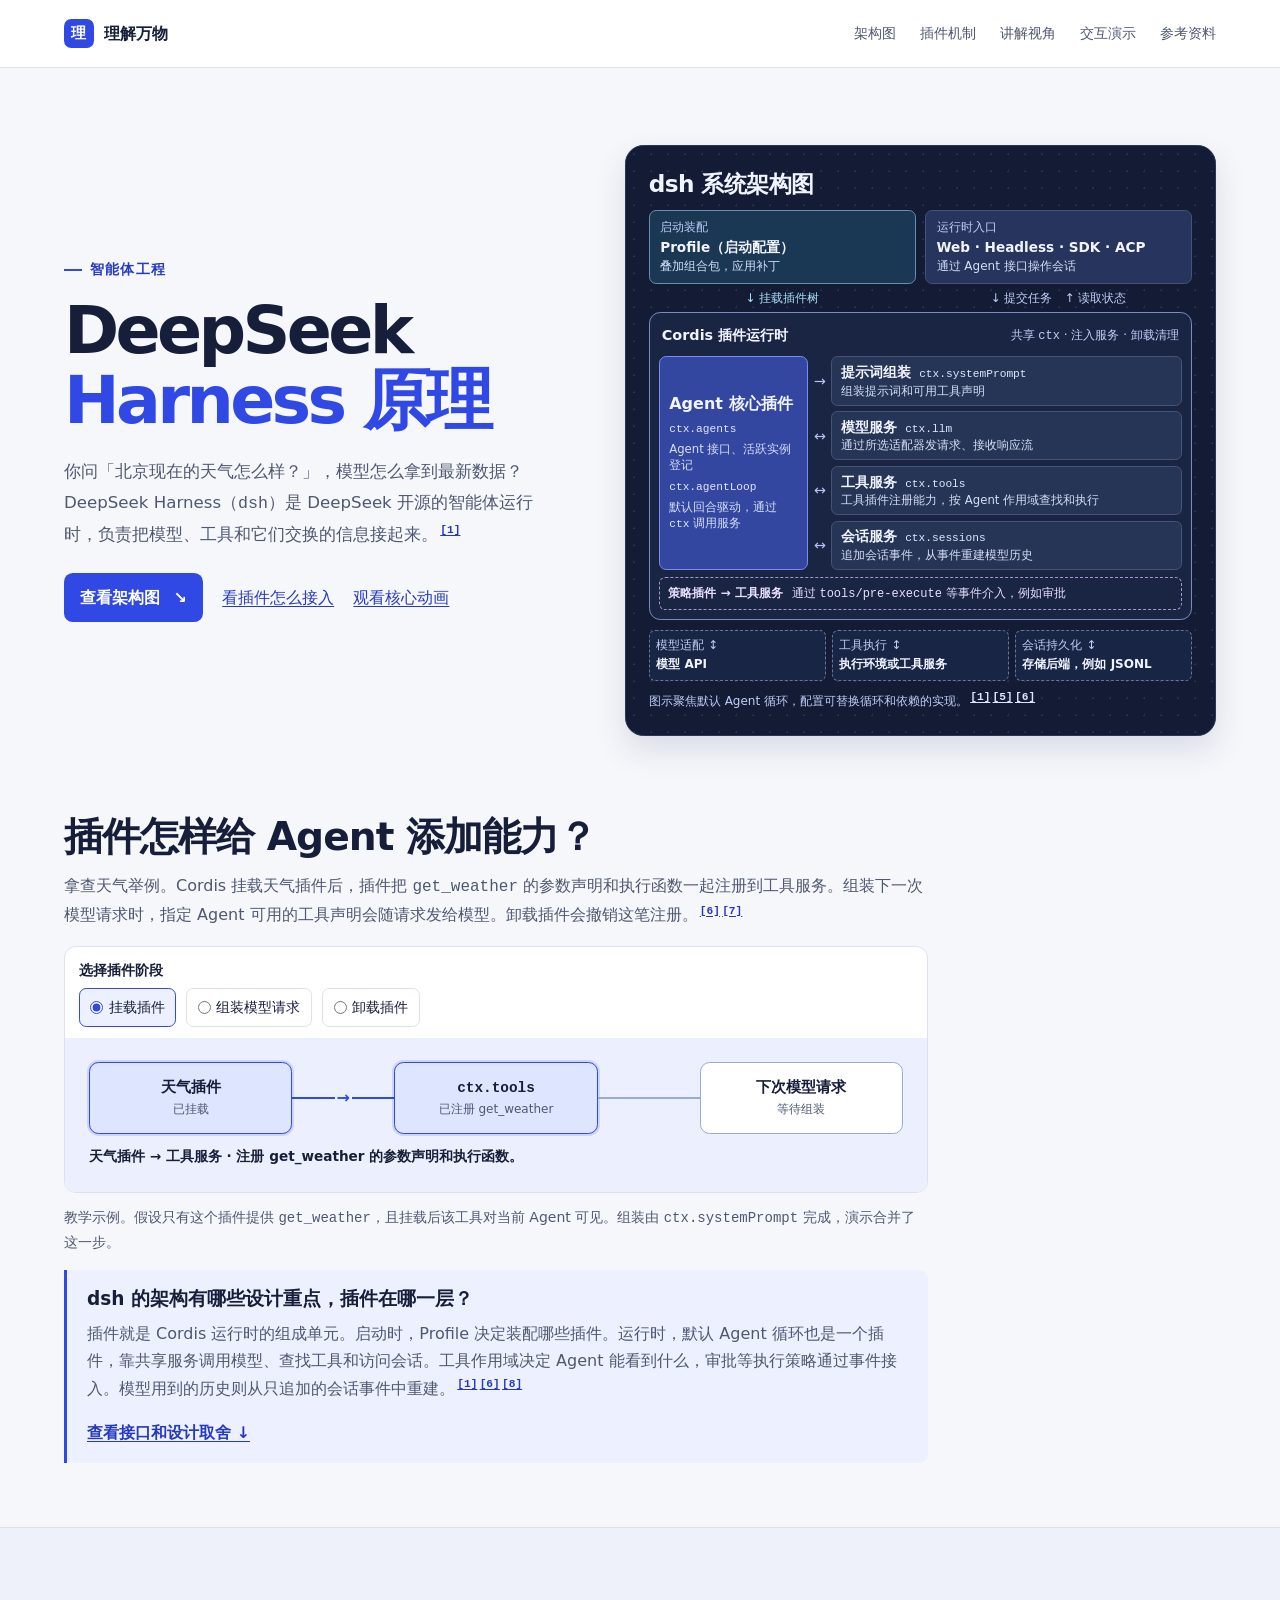
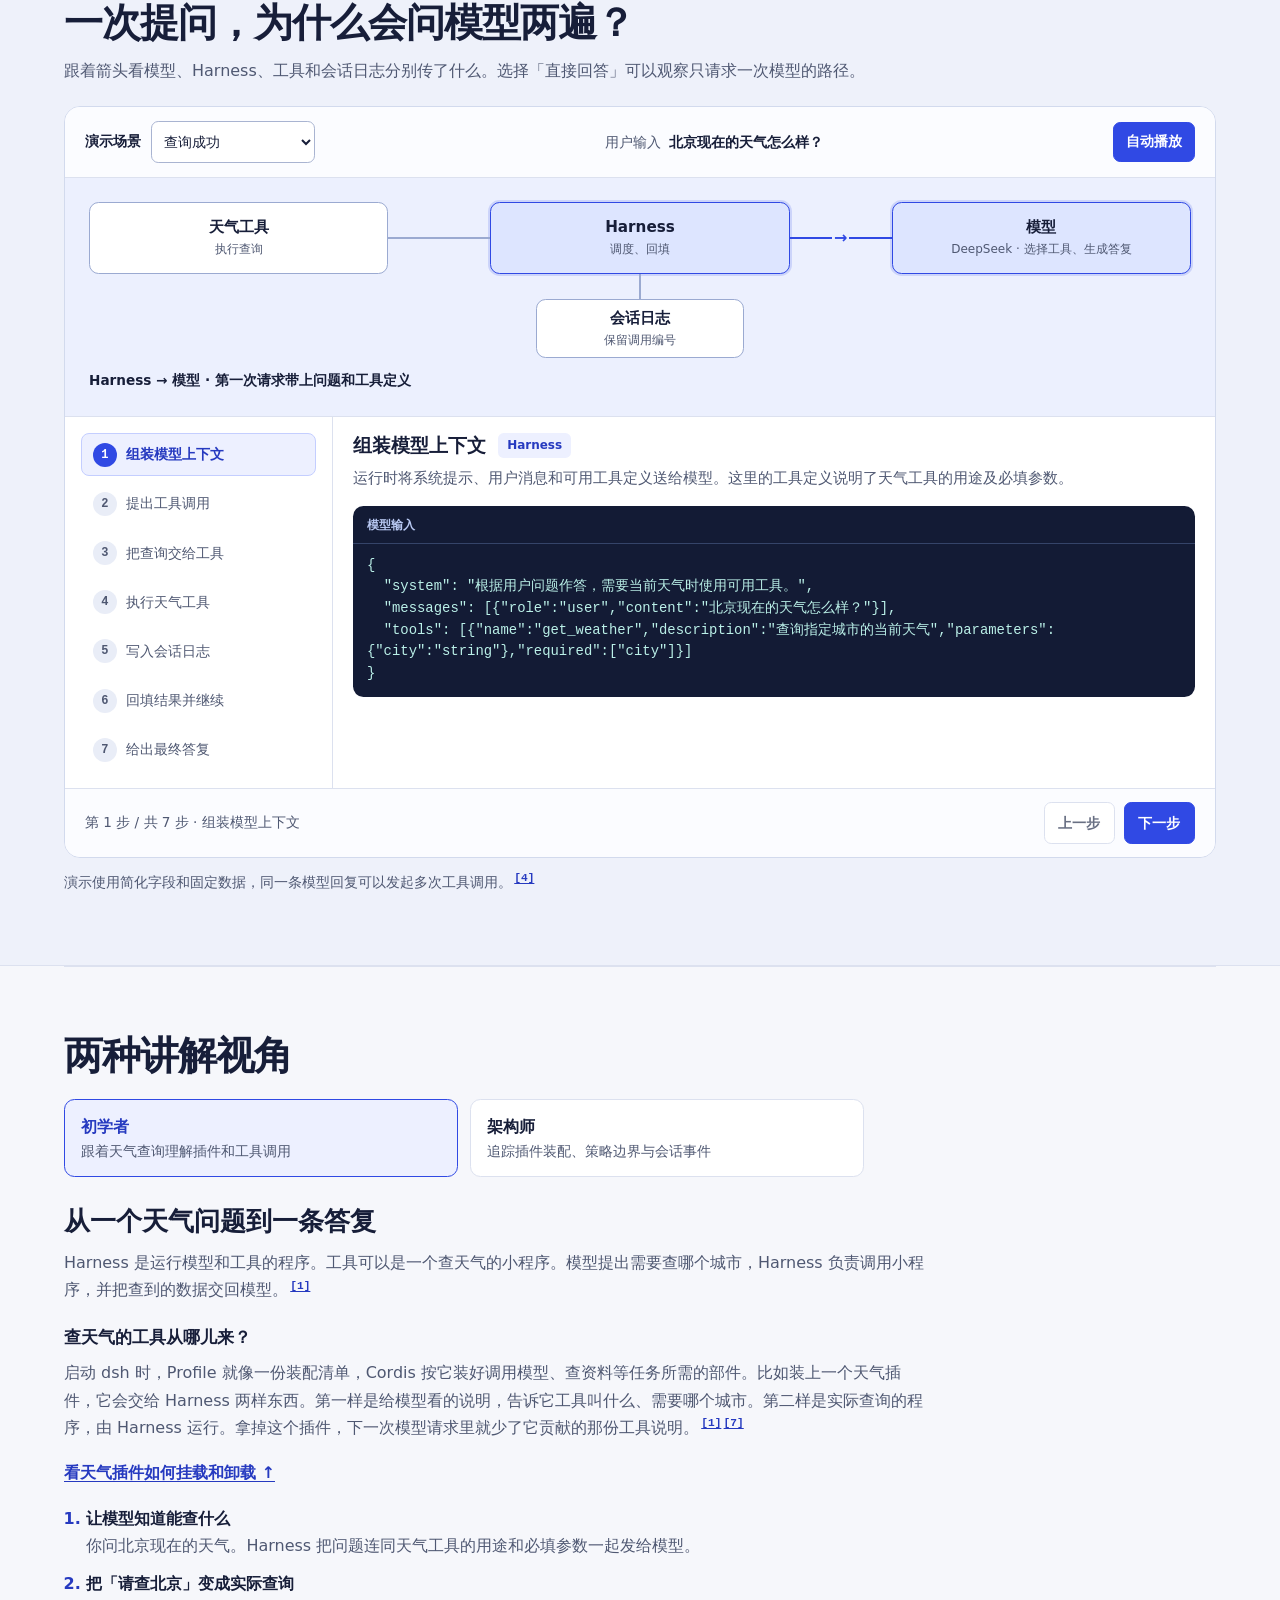
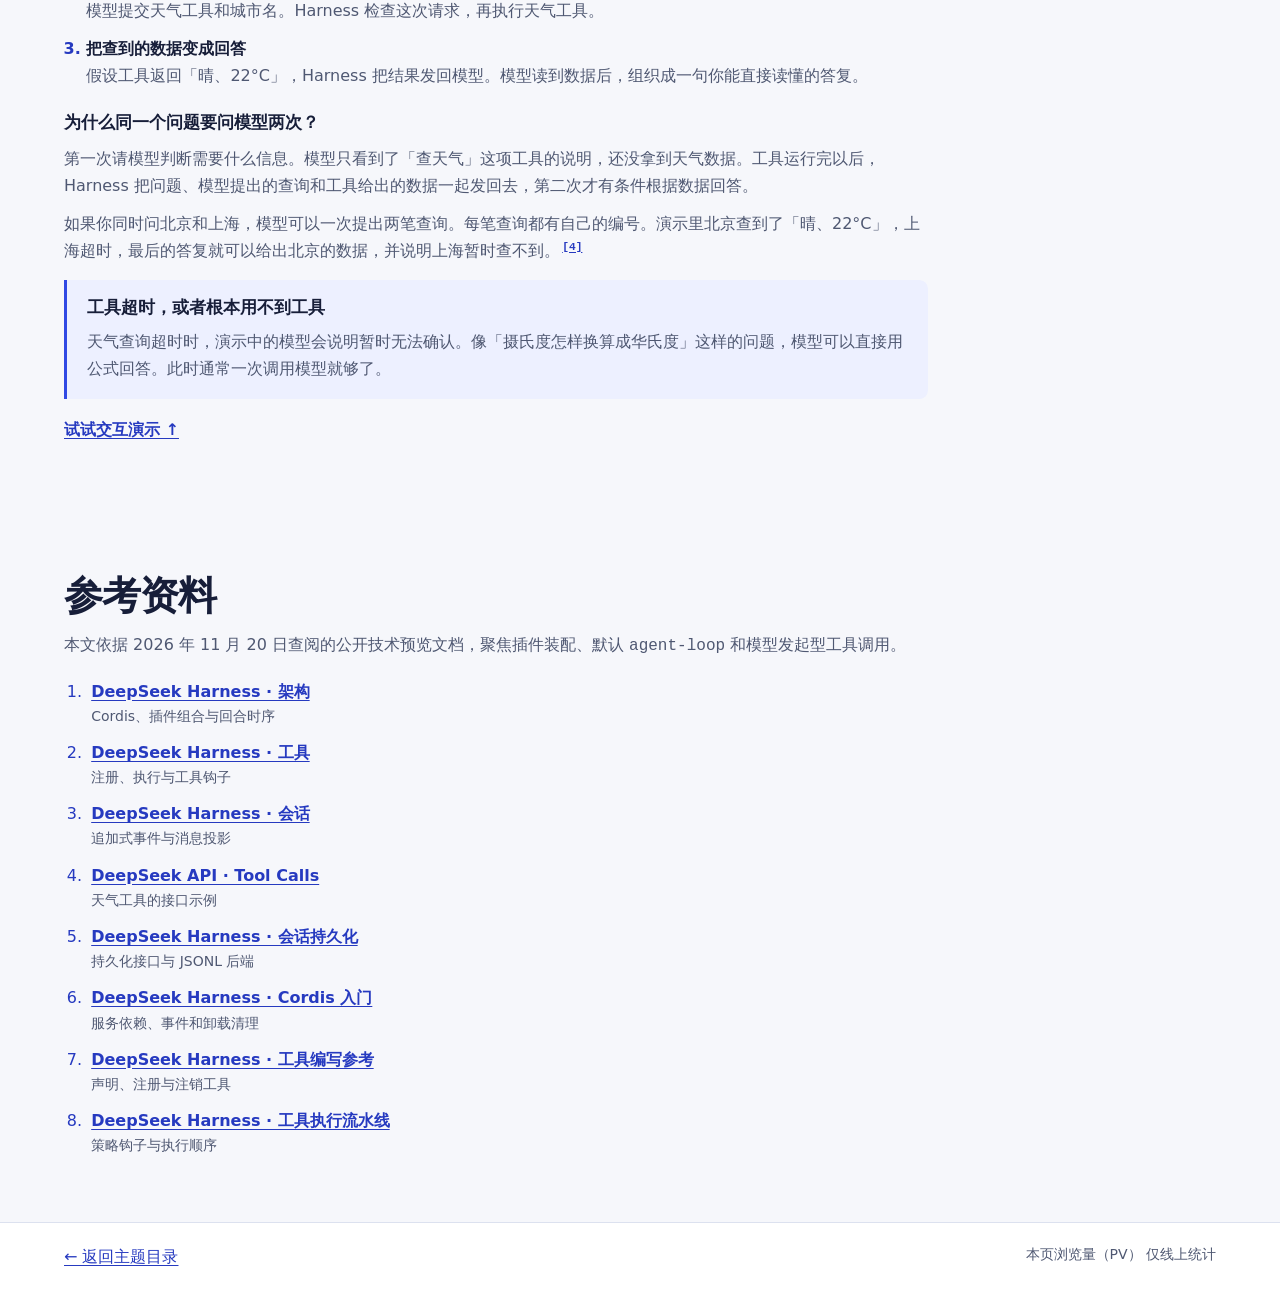
==== commit a9081dd8: "Explain DeepSeek Harness plugin architecture" ====
--- a/topics/deepseek-harness/index.html
+++ b/topics/deepseek-harness/index.html
@@ -3,12 +3,13 @@
 <head>
   <meta charset="utf-8">
   <meta name="viewport" content="width=device-width, initial-scale=1">
-  <meta name="description" content="从一次天气查询理解 DeepSeek Harness 的智能体循环、工具插件和会话日志。">
+  <meta name="description" content="从一次天气查询理解 DeepSeek Harness 的 Cordis 插件装配、智能体循环、工具策略和会话事件。">
   <title>DeepSeek Harness 原理 · 理解万物</title>
   <link rel="stylesheet" href="../../assets/flow-motion.css">
   <link rel="stylesheet" href="assets/topic.css">
   <script defer src="../../assets/perspectives.js"></script>
   <script defer src="../../assets/flow-motion.js"></script>
+  <script defer src="assets/plugins.js"></script>
   <script defer src="assets/demo.js"></script>
   <script defer src="../../assets/pageviews.js"></script>
 </head>
@@ -22,6 +23,7 @@
       </a>
       <nav aria-label="页内导航">
         <a href="#system-architecture">架构图</a>
+        <a href="#plugin-design">插件机制</a>
         <a href="#perspectives">讲解视角</a>
         <a href="#demo">交互演示</a>
         <a href="#references">参考资料</a>
@@ -37,48 +39,65 @@
         <p class="hero-lead">你问「北京现在的天气怎么样？」，模型怎么拿到最新数据？DeepSeek Harness（<code>dsh</code>）是 DeepSeek 开源的智能体运行时，负责把模型、工具和它们交换的信息接起来。<sup><a href="#ref-architecture" aria-label="来源 1">[1]</a></sup></p>
         <div class="hero-actions">
           <a class="primary-action" href="#system-architecture">查看架构图 <span aria-hidden="true">↘</span></a>
+          <a href="#plugin-design">看插件怎么接入</a>
           <a href="#demo">观看核心动画</a>
         </div>
       </div>
 
       <figure class="architecture-map" id="system-architecture" aria-labelledby="system-architecture-title">
         <figcaption><h2 id="system-architecture-title">dsh 系统架构图</h2></figcaption>
-        <div class="map-entry">
-          <span>应用入口</span><strong>Web · Headless · SDK · ACP</strong>
-        </div>
-        <p class="map-connection">提交任务 ↓ <span>↑ 读取会话与状态</span></p>
-
+        <div class="map-paths">
+          <div class="map-startup">
+            <div class="map-entry">
+              <span>启动装配</span><strong>Profile（启动配置）</strong>
+              <small>叠加组合包，应用补丁</small>
+            </div>
+            <p class="map-connection">↓ 挂载插件树</p>
+          </div>
+          <div>
+            <div class="map-entry">
+              <span>运行时入口</span><strong>Web · Headless · SDK · ACP</strong>
+              <small>通过 Agent 接口操作会话</small>
+            </div>
+            <p class="map-connection">↓ 提交任务　↑ 读取状态</p>
+          </div>
+        </div>
         <div class="map-runtime">
           <div class="map-runtime-title">
-            <strong>Cordis 运行时</strong>
-            <span><code>profile</code> 选择并组装插件</span>
+            <strong>Cordis 插件运行时</strong>
+            <span>共享 <code>ctx</code> · 注入服务 · 卸载清理</span>
           </div>
           <div class="map-core">
             <div class="map-driver">
-              <strong>Agent 循环</strong>
+              <strong>Agent 核心插件</strong>
               <code>ctx.agents</code>
-              <span>Agent 接口与注册表</span>
+              <span>Agent 接口、活跃实例登记</span>
               <code>ctx.agentLoop</code>
-              <span>默认回合驱动器</span>
-            </div>
-            <ul class="map-services" role="list" aria-label="Agent 循环使用的服务">
+              <span>默认回合驱动，通过 <code>ctx</code> 调用服务</span>
+            </div>
+            <p class="map-mobile-connection" aria-hidden="true">↕ 通过服务接口协作</p>
+            <ul class="map-services" role="list" aria-label="插件提供给 Agent 循环的服务">
               <li>
-                <span class="map-edge" aria-hidden="true">↔</span>
-                <div><strong>提示词组装</strong><code>ctx.systemPrompt</code><span>获取提示词与工具声明</span></div>
+                <span class="map-edge" aria-hidden="true">→</span>
+                <div><strong>提示词组装</strong><code>ctx.systemPrompt</code><span>组装提示词和可用工具声明</span></div>
               </li>
               <li>
                 <span class="map-edge" aria-hidden="true">↔</span>
-                <div><strong>模型适配</strong><code>ctx.llm</code><span>发起推理、接收响应流</span></div>
+                <div><strong>模型服务</strong><code>ctx.llm</code><span>通过所选适配器发请求、接收响应流</span></div>
               </li>
               <li>
                 <span class="map-edge" aria-hidden="true">↔</span>
-                <div><strong>工具注册与执行</strong><code>ctx.tools</code><span>按作用域分派、返回结果</span></div>
+                <div><strong>工具服务</strong><code>ctx.tools</code><span>工具插件注册能力，按 Agent 作用域查找和执行</span></div>
               </li>
               <li>
                 <span class="map-edge" aria-hidden="true">↔</span>
-                <div><strong>会话日志</strong><code>ctx.sessions</code><span>追加事件、从日志重建历史</span></div>
+                <div><strong>会话服务</strong><code>ctx.sessions</code><span>追加会话事件，从事件重建模型历史</span></div>
               </li>
             </ul>
+          </div>
+          <div class="map-extension">
+            <strong>策略插件 → 工具服务</strong>
+            <span>通过 <code>tools/pre-execute</code> 等事件介入，例如审批</span>
           </div>
         </div>
 
@@ -93,8 +112,39 @@
             <span>会话持久化 ↕</span><strong>存储后端，例如 JSONL</strong>
           </div>
         </div>
-        <p class="map-note">图示聚焦默认 Agent 循环。运行时使用的适配器、工具和存储实现由启动配置决定。<sup><a href="#ref-architecture" aria-label="架构来源 1">[1]</a></sup><sup><a href="#ref-persistence" aria-label="会话持久化来源 5">[5]</a></sup></p>
+        <p class="map-note">图示聚焦默认 Agent 循环，配置可替换循环和依赖的实现。<sup><a href="#ref-architecture" aria-label="架构来源 1">[1]</a></sup><sup><a href="#ref-persistence" aria-label="会话持久化来源 5">[5]</a></sup><sup><a href="#ref-cordis" aria-label="Cordis 来源 6">[6]</a></sup></p>
       </figure>
+    </section>
+
+    <section id="plugin-design" class="frame plugin-section" aria-labelledby="plugin-title">
+      <h2 id="plugin-title">插件怎样给 Agent 添加能力？</h2>
+      <p class="section-intro">拿查天气举例。Cordis 挂载天气插件后，插件把 <code>get_weather</code> 的参数声明和执行函数一起注册到工具服务。组装下一次模型请求时，指定 Agent 可用的工具声明会随请求发给模型。卸载插件会撤销这笔注册。<sup><a href="#ref-cordis" aria-label="来源 6">[6]</a></sup><sup><a href="#ref-add-tool" aria-label="来源 7">[7]</a></sup></p>
+
+      <div class="plugin-demo" id="plugin-demo" hidden>
+        <fieldset class="plugin-stages">
+          <legend>选择插件阶段</legend>
+          <label><input type="radio" name="plugin-stage" value="mount" checked> 挂载插件</label>
+          <label><input type="radio" name="plugin-stage" value="request"> 组装模型请求</label>
+          <label><input type="radio" name="plugin-stage" value="dispose"> 卸载插件</label>
+        </fieldset>
+        <div class="motion-board harness-motion" id="plugin-motion">
+          <div class="motion-lane">
+            <div class="motion-node" data-flow-node="plugin"><strong>天气插件</strong><span id="plugin-state"></span></div>
+            <div class="motion-edge" data-flow-link="register" aria-hidden="true"><span class="motion-packet"></span></div>
+            <div class="motion-node" data-flow-node="tools"><strong><code>ctx.tools</code></strong><span id="tool-state"></span></div>
+            <div class="motion-edge" data-flow-link="declare" aria-hidden="true"><span class="motion-packet"></span></div>
+            <div class="motion-node" data-flow-node="request"><strong>下次模型请求</strong><span id="request-state"></span></div>
+          </div>
+          <p class="motion-caption" id="plugin-caption" role="status"></p>
+        </div>
+      </div>
+      <p class="demo-note">教学示例。假设只有这个插件提供 <code>get_weather</code>，且挂载后该工具对当前 Agent 可见。组装由 <code>ctx.systemPrompt</code> 完成，演示合并了这一步。</p>
+
+      <div id="design-question" class="plugin-note">
+        <h3>dsh 的架构有哪些设计重点，插件在哪一层？</h3>
+        <p>插件就是 Cordis 运行时的组成单元。启动时，Profile 决定装配哪些插件。运行时，默认 Agent 循环也是一个插件，靠共享服务调用模型、查找工具和访问会话。工具作用域决定 Agent 能看到什么，审批等执行策略通过事件接入。模型用到的历史则从只追加的会话事件中重建。<sup><a href="#ref-architecture" aria-label="来源 1">[1]</a></sup><sup><a href="#ref-cordis" aria-label="来源 6">[6]</a></sup><sup><a href="#ref-tool-pipeline" aria-label="来源 8">[8]</a></sup></p>
+        <a class="perspective-demo-link" href="#design-details">查看接口和设计取舍 ↓</a>
+      </div>
     </section>
 
     <section id="demo" class="demo-section" aria-labelledby="demo-title">
@@ -173,17 +223,22 @@
       <div class="perspective-choices" data-perspective-tabs aria-labelledby="perspectives-title">
         <a id="beginner-tab" href="#beginner">
           <strong>初学者</strong>
-          <span>跟着天气查询理解工具调用</span>
+          <span>跟着天气查询理解插件和工具调用</span>
         </a>
         <a id="architect-tab" href="#architecture">
           <strong>架构师</strong>
-          <span>追踪组件边界、事件与失败处理</span>
+          <span>追踪插件装配、策略边界与会话事件</span>
         </a>
       </div>
 
       <section id="beginner" class="perspective-panel" aria-labelledby="beginner-title">
         <h3 id="beginner-title">从一个天气问题到一条答复</h3>
         <p class="section-intro">Harness 是运行模型和工具的程序。工具可以是一个查天气的小程序。模型提出需要查哪个城市，Harness 负责调用小程序，并把查到的数据交回模型。<sup><a href="#ref-architecture" aria-label="来源 1">[1]</a></sup></p>
+        <div class="beginner-example">
+          <h4>查天气的工具从哪儿来？</h4>
+          <p>启动 dsh 时，Profile 就像一份装配清单，Cordis 按它装好调用模型、查资料等任务所需的部件。比如装上一个天气插件，它会交给 Harness 两样东西。第一样是给模型看的说明，告诉它工具叫什么、需要哪个城市。第二样是实际查询的程序，由 Harness 运行。拿掉这个插件，下一次模型请求里就少了它贡献的那份工具说明。<sup><a href="#ref-architecture" aria-label="来源 1">[1]</a></sup><sup><a href="#ref-add-tool" aria-label="来源 7">[7]</a></sup></p>
+          <a class="perspective-demo-link" href="#plugin-design">看天气插件如何挂载和卸载 ↑</a>
+        </div>
         <ol class="beginner-steps">
           <li><strong>让模型知道能查什么</strong><span>你问北京现在的天气。Harness 把问题连同天气工具的用途和必填参数一起发给模型。</span></li>
           <li><strong>把「请查北京」变成实际查询</strong><span>模型提交天气工具和城市名。Harness 检查这次请求，再执行天气工具。</span></li>
@@ -205,6 +260,19 @@
         <h3 id="architecture-title">组件如何协作，状态在哪里流转</h3>
         <p class="section-intro">以下以 dsh 的默认 <code>agent-loop</code> 为范围。<strong>Turn（回合）</strong>覆盖一次任务处理，可以推进多个 <strong>Step（步骤）</strong>。正常路径中的每个步骤都包含一次模型请求，模型也可以在这次请求中提出一批工具调用。示例假设模型支持工具调用，天气工具已在当前作用域注册。<sup><a href="#ref-architecture" aria-label="来源 1">[1]</a></sup></p>
         <a class="perspective-demo-link" href="#system-architecture">回看架构图 ↑</a>
+        <div id="design-details" class="architecture-notes">
+          <h4>四处值得留意的设计</h4>
+          <dl>
+            <dt>启动装配由配置决定</dt>
+            <dd><code>web</code>、<code>headless</code>、<code>sdk</code> 和 <code>acp</code> 共享 <code>dsh-base</code>，各自再叠加入口组合包。<code>sdk-minimal</code> 使用自己的完整配置。启动时依次合并组合包、Profile 补丁、Harness home 补丁和命令行 <code>--patch</code>。补丁按条目 ID 插入项或替换整项配置。<code>dsh --profile web --dump-config</code> 可查看实际装配的树。<sup><a href="#ref-architecture" aria-label="来源 1">[1]</a></sup></dd>
+            <dt>插件之间通过服务契约协作</dt>
+            <dd>例如天气插件声明 <code>inject = ['tools']</code>，等待工具服务就绪，再用 <code>ctx.tools.register()</code> 注册工具。卸载时会撤销这笔注册。替换循环或模型适配器时，要满足相应接口和它约定的取消、流式响应等语义。<sup><a href="#ref-cordis" aria-label="来源 6">[6]</a></sup><sup><a href="#ref-add-tool" aria-label="来源 7">[7]</a></sup><sup><a href="#ref-architecture" aria-label="来源 1">[1]</a></sup></dd>
+            <dt>工具可见性与执行策略各有边界</dt>
+            <dd>工具注册表按 Agent 的作用域决定哪些工具可见。即使模型已经看到 <code>get_weather</code> 并提出调用，执行仍要走工具流水线。若挂载的审批策略在 <code>tools/pre-execute</code> 拒绝调用，这次查询就会停在执行之前。排查时可依次核对请求里的工具声明、当前作用域与执行决策。<sup><a href="#ref-tools" aria-label="来源 2">[2]</a></sup><sup><a href="#ref-tool-pipeline" aria-label="来源 8">[8]</a></sup></dd>
+            <dt>会话日志和实时事件承担不同职责</dt>
+            <dd><code>tool/result</code> 等会话事件只追加，后续模型历史从中投影。<code>agent/assistant-stream</code> 等实时事件让界面观察正在生成的回复，正文在流结束并提交后进入会话历史。对集成者而言，重建历史依赖日志和投影契约，外部工具副作用的重试与补偿仍由工具和集成方案处理。<sup><a href="#ref-architecture" aria-label="来源 1">[1]</a></sup><sup><a href="#ref-session" aria-label="来源 3">[3]</a></sup></dd>
+          </dl>
+        </div>
         <div class="mechanism-grid">
           <article class="mechanism">
             <p class="package-name">core/agent-loop</p>
@@ -260,8 +328,6 @@
             <dd>以两城查询为例，模型的同一条回复可以包含两个调用。结果仍按编号匹配。北京成功、上海超时时，下一次请求可以同时携带北京的数据和上海的错误信息。工具失败后是否重试，需要看执行策略和后续模型请求。对超时的调用，演示选择把错误直接回填。<sup><a href="#ref-tools" aria-label="来源 2">[2]</a></sup></dd>
             <dt>回合何时结束</dt>
             <dd>如果结果需要模型继续处理，或有新的待处理输入，循环可以再跑一步。准备结束时还会经过 <code>agent/turn-stopping</code> 检查。<sup><a href="#ref-architecture" aria-label="来源 1">[1]</a></sup></dd>
-            <dt>可替换的部件带来什么约束</dt>
-            <dd>Cordis 允许通过插件注册模型适配器、工具、日志和循环。对集成者而言，替换组件时仍需对齐工具可见范围、结果格式与日志语义。会话可从日志重建消息历史，外部工具副作用的重试与补偿需要由工具和集成方案处理。<sup><a href="#ref-architecture" aria-label="来源 1">[1]</a></sup><sup><a href="#ref-session" aria-label="来源 3">[3]</a></sup></dd>
           </dl>
         </div>
         <div class="plugin-note">
@@ -274,13 +340,16 @@
 
     <section id="references" class="frame reading-section" aria-labelledby="references-title">
       <h2 id="references-title">参考资料</h2>
-      <p class="section-intro">本文依据 <time datetime="2026-11-20">2026 年 11 月 20 日</time>查阅的公开技术预览文档，聚焦默认 <code>agent-loop</code> 的架构和模型发起型工具调用。</p>
+      <p class="section-intro">本文依据 <time datetime="2026-11-20">2026 年 11 月 20 日</time>查阅的公开技术预览文档，聚焦插件装配、默认 <code>agent-loop</code> 和模型发起型工具调用。</p>
       <ol class="references">
         <li id="ref-architecture"><a href="https://deepseek-harness.github.io/deepseek-harness/reference/">DeepSeek Harness · 架构</a><span>Cordis、插件组合与回合时序</span></li>
         <li id="ref-tools"><a href="https://deepseek-harness.github.io/deepseek-harness/reference/subsystems/tools">DeepSeek Harness · 工具</a><span>注册、执行与工具钩子</span></li>
         <li id="ref-session"><a href="https://deepseek-harness.github.io/deepseek-harness/reference/subsystems/session">DeepSeek Harness · 会话</a><span>追加式事件与消息投影</span></li>
         <li id="ref-api"><a href="https://api-docs.deepseek.com/guides/tool_calls/">DeepSeek API · Tool Calls</a><span>天气工具的接口示例</span></li>
         <li id="ref-persistence"><a href="https://deepseek-harness.github.io/deepseek-harness/reference/subsystems/persistence">DeepSeek Harness · 会话持久化</a><span>持久化接口与 JSONL 后端</span></li>
+        <li id="ref-cordis"><a href="https://deepseek-harness.github.io/deepseek-harness/reference/cordis-primer">DeepSeek Harness · Cordis 入门</a><span>服务依赖、事件和卸载清理</span></li>
+        <li id="ref-add-tool"><a href="https://deepseek-harness.github.io/deepseek-harness/reference/cookbook/adding-a-tool">DeepSeek Harness · 工具编写参考</a><span>声明、注册与注销工具</span></li>
+        <li id="ref-tool-pipeline"><a href="https://deepseek-harness.github.io/deepseek-harness/reference/tool-execution-pipeline">DeepSeek Harness · 工具执行流水线</a><span>策略钩子与执行顺序</span></li>
       </ol>
     </section>
   </main>
--- a/topics/deepseek-harness/assets/topic.css
+++ b/topics/deepseek-harness/assets/topic.css
@@ -179,20 +179,38 @@
   font-size: clamp(1.15rem, 2.25vw, 1.45rem);
 }
 
-.map-entry, .map-runtime-title {
-  display: flex;
-  flex-wrap: wrap;
-  align-items: center;
-  justify-content: space-between;
-  gap: .15rem .8rem;
-}
+.map-paths {
+  display: grid;
+  grid-template-columns: repeat(2, minmax(0, 1fr));
+  gap: .6rem;
+}
+
+.map-paths > div { display: grid; grid-template-rows: 1fr auto; }
 
 .map-entry {
-  padding: .45rem .65rem;
+  display: grid;
+  align-content: start;
+  gap: .15rem;
+  padding: .5rem .65rem;
   border: 1px solid #455477;
   border-radius: .45rem;
   background: #27345d;
   font-size: .85rem;
+  line-height: 1.35;
+}
+
+.map-startup .map-entry { border-color: #688eb3; background: #1a3754; }
+.map-startup .map-connection { color: #a7e1fb; }
+.map-entry small { color: #d5def8; font-size: .75rem; }
+
+.map-runtime-title {
+  display: flex;
+  flex-wrap: wrap;
+  align-items: center;
+  justify-content: space-between;
+  gap: .15rem .8rem;
+  padding: .1rem .2rem .55rem;
+  font-size: .9rem;
 }
 
 .map-connection {
@@ -201,18 +219,16 @@
   font-size: .75rem;
   text-align: center;
 }
-.map-connection span { margin-inline-start: .65rem; }
-
 .map-runtime {
   padding: .55rem;
   border: 1px solid #7a8bc0;
   border-radius: .7rem;
   background: #1a2543;
 }
-.map-runtime-title { padding: 0 .2rem .4rem; font-size: .9rem; }
 .map-entry span, .map-runtime-title span, .map-note { color: #c1cef8; font-size: .75rem; }
 
 .map-core { display: grid; grid-template-columns: minmax(0, .4fr) minmax(0, 1fr); }
+.map-mobile-connection { display: none; }
 
 .map-driver {
   display: grid;
@@ -228,7 +244,7 @@
 
 .map-driver span, .map-services li div span { color: #d5def8; font-size: .73rem; }
 .map-driver code, .map-services code { color: #e0e7ff; font-size: .7rem; }
-.map-driver code { margin-top: .2rem; }
+.map-driver > code { margin-top: .2rem; }
 
 .map-services { display: grid; gap: .35rem; margin: 0; padding: 0; list-style: none; }
 .map-services li { display: grid; grid-template-columns: 1.45rem minmax(0, 1fr); }
@@ -248,6 +264,20 @@
 }
 .map-services li div span { flex-basis: 100%; }
 
+.map-extension {
+  display: flex;
+  flex-wrap: wrap;
+  gap: .1rem .55rem;
+  margin-top: .45rem;
+  padding: .38rem .55rem;
+  border: 1px dashed #a298d3;
+  border-radius: .4rem;
+  color: #e8dfff;
+  font-size: .75rem;
+  line-height: 1.5;
+  overflow-wrap: anywhere;
+}
+
 .map-dependencies { display: grid; grid-template-columns: repeat(3, minmax(0, 1fr)); gap: .4rem; margin-top: .6rem; }
 .map-dependencies div {
   padding: .4rem;
@@ -263,6 +293,47 @@
 .map-note { margin-top: .65rem; }
 .map-note a { color: #dae3ff; }
 .map-note a:focus-visible { outline-color: #c1cef8; }
+
+.plugin-section { padding-bottom: clamp(2.5rem, 5vw, 4.5rem); }
+
+.plugin-demo {
+  max-width: 54rem;
+  margin-top: 1.15rem;
+  border: 1px solid var(--line);
+  border-radius: .75rem;
+  background: var(--paper);
+}
+
+.plugin-stages {
+  display: flex;
+  flex-wrap: wrap;
+  gap: .4rem .65rem;
+  min-inline-size: 0;
+  margin: .7rem .85rem;
+  padding: 0;
+  border: none;
+}
+
+.plugin-stages legend { margin-bottom: .4rem; padding: 0; font-size: .85rem; font-weight: 700; }
+
+.plugin-stages label {
+  display: inline-flex;
+  align-items: center;
+  gap: .35rem;
+  min-height: 2.4rem;
+  padding: .25rem .65rem;
+  border: 1px solid var(--line);
+  border-radius: .45rem;
+  font-size: .85rem;
+  cursor: pointer;
+}
+
+.plugin-stages label:has(:checked) { border-color: var(--accent); background: var(--accent-pale); }
+.plugin-stages input { margin: 0; accent-color: var(--accent); }
+.plugin-demo .motion-board { border: 0; border-radius: 0 0 .75rem .75rem; }
+.plugin-demo .motion-node strong code { color: inherit; font-size: .9rem; }
+.plugin-demo [data-stage="dispose"] [data-flow-node="tools"] { border-style: dashed; }
+.plugin-demo + .demo-note { max-width: 54rem; }
 
 .demo-section {
   border-block: 1px solid var(--line);
@@ -502,7 +573,7 @@
 }
 
 .package-name { margin-bottom: .65rem; color: var(--accent-dark); font: 650 .83rem/1.4 var(--mono); }
-.mechanism h4 + p, .plugin-note h4 + p, .trace-example h4 + p { margin-top: .55rem; color: var(--muted); }
+.mechanism h4 + p, .plugin-note > p, .trace-example h4 + p { margin-top: .55rem; color: var(--muted); }
 .mechanism code, .architecture-notes code { overflow-wrap: anywhere; }
 
 .plugin-note {
@@ -530,6 +601,7 @@
 .architecture-notes dl { margin: .55rem 0 0; }
 .architecture-notes dt { font-weight: 700; }
 .architecture-notes dd { margin: 0 0 .65rem; color: var(--muted); }
+#design-details dd { margin: .2rem 0 1rem; }
 .references { margin: 1.1rem 0 0; padding-inline-start: 1.45rem; }
 .references li + li { margin-top: .65rem; }
 .references li::marker { color: var(--accent-dark); }
@@ -541,9 +613,12 @@
 .site-footer .frame { display: flex; justify-content: space-between; flex-wrap: wrap; gap: .5rem 1rem; }
 .site-footer [data-pageviews] { color: var(--muted); font-size: .875rem; }
 
-@media (max-width: 48rem) {
+@media (max-width: 52rem) {
   .hero { grid-template-columns: 1fr; }
   .hero h1 { font-size: clamp(2.55rem, 9.5vw, 4.5rem); }
+}
+
+@media (max-width: 48rem) {
   .mechanism-grid { grid-template-columns: 1fr; }
 }
 
@@ -559,8 +634,11 @@
 
 @media (max-width: 32rem) {
   .map-core { grid-template-columns: minmax(0, 1fr); }
+  .map-mobile-connection { display: block; padding: .25rem 0; color: #c1cef8; font-size: .75rem; text-align: center; }
   .map-services { grid-template-columns: repeat(2, minmax(0, 1fr)); }
   .map-services li { grid-template-columns: minmax(0, 1fr); }
-  .map-edge { font-size: 0; }
-  .map-edge::before { content: "↕"; font-size: .875rem; }
-}
+  .map-edge { display: none; }
+  .plugin-demo .motion-lane { grid-template-columns: minmax(0, 1fr) 1rem minmax(0, 1fr) 1rem minmax(0, 1fr); }
+  .plugin-demo .motion-node { padding-inline: .25rem; }
+  .plugin-demo .motion-node strong code { font-size: .75rem; }
+}
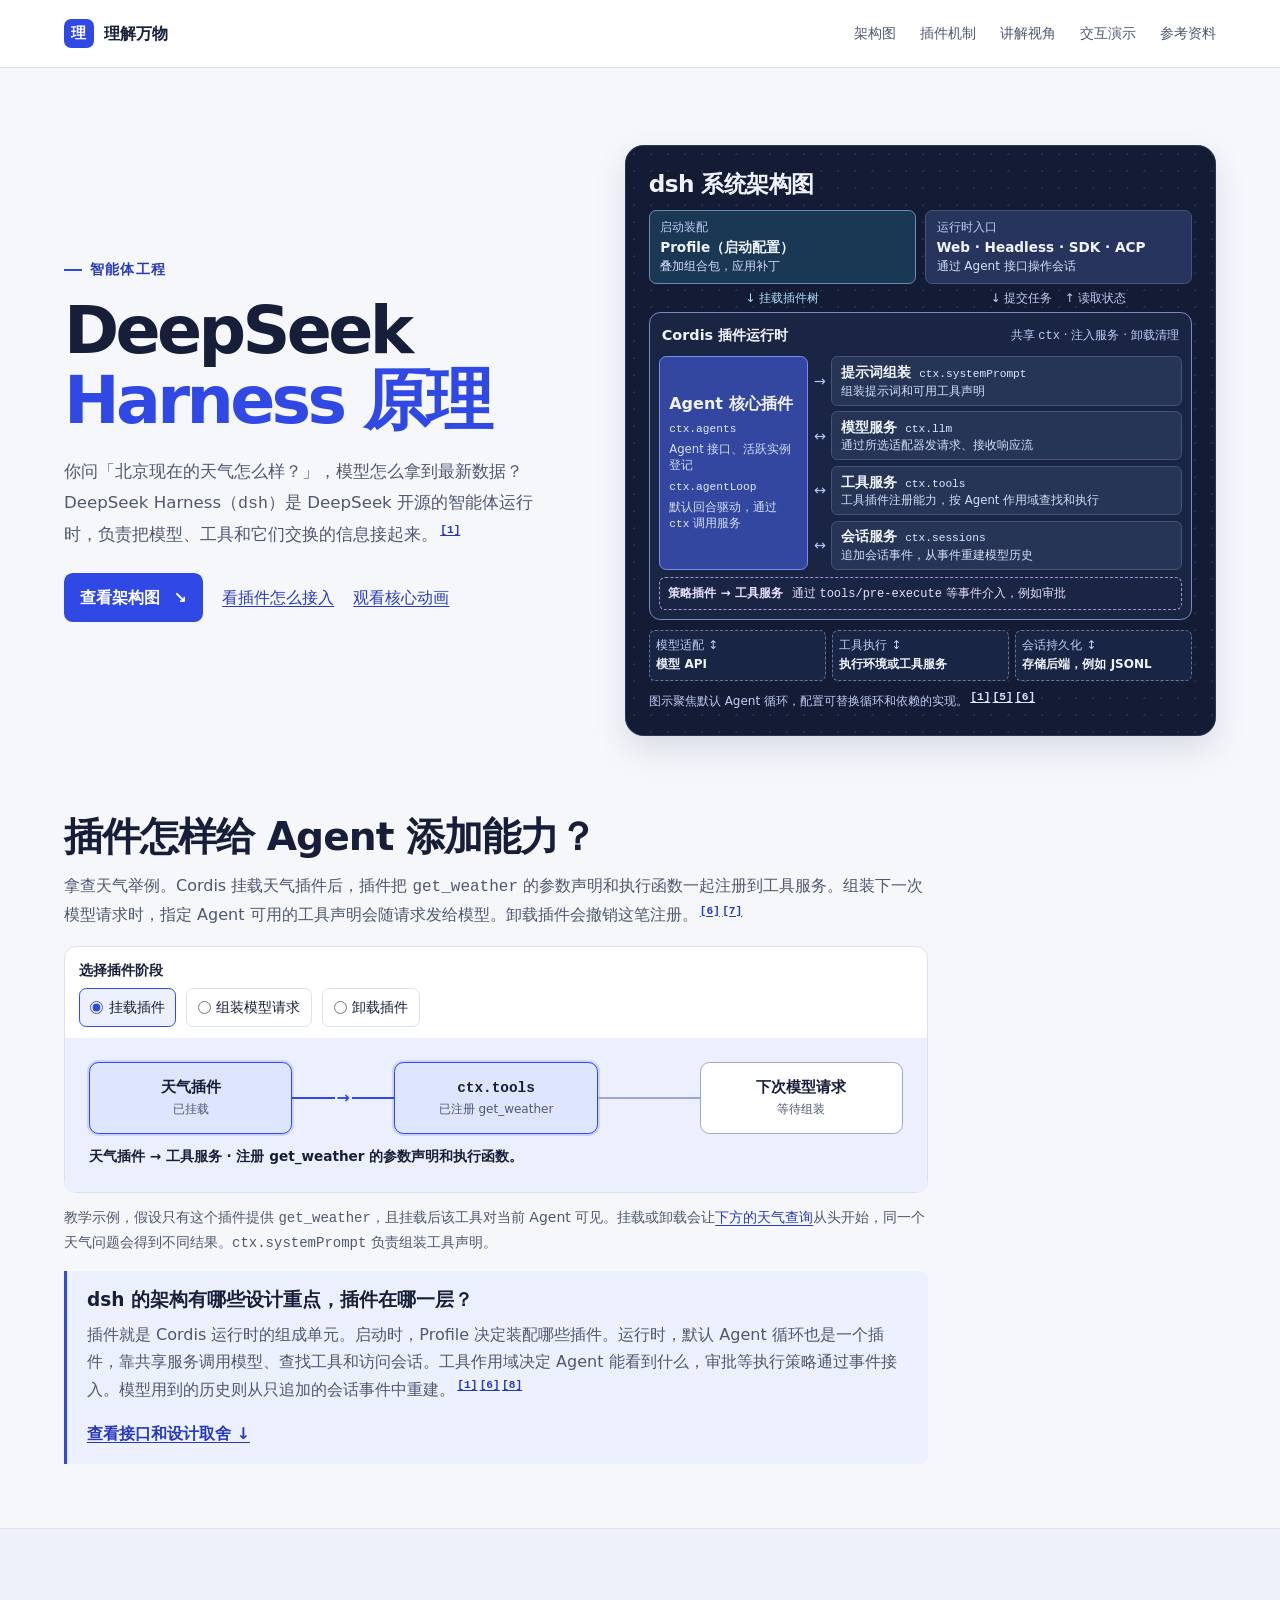
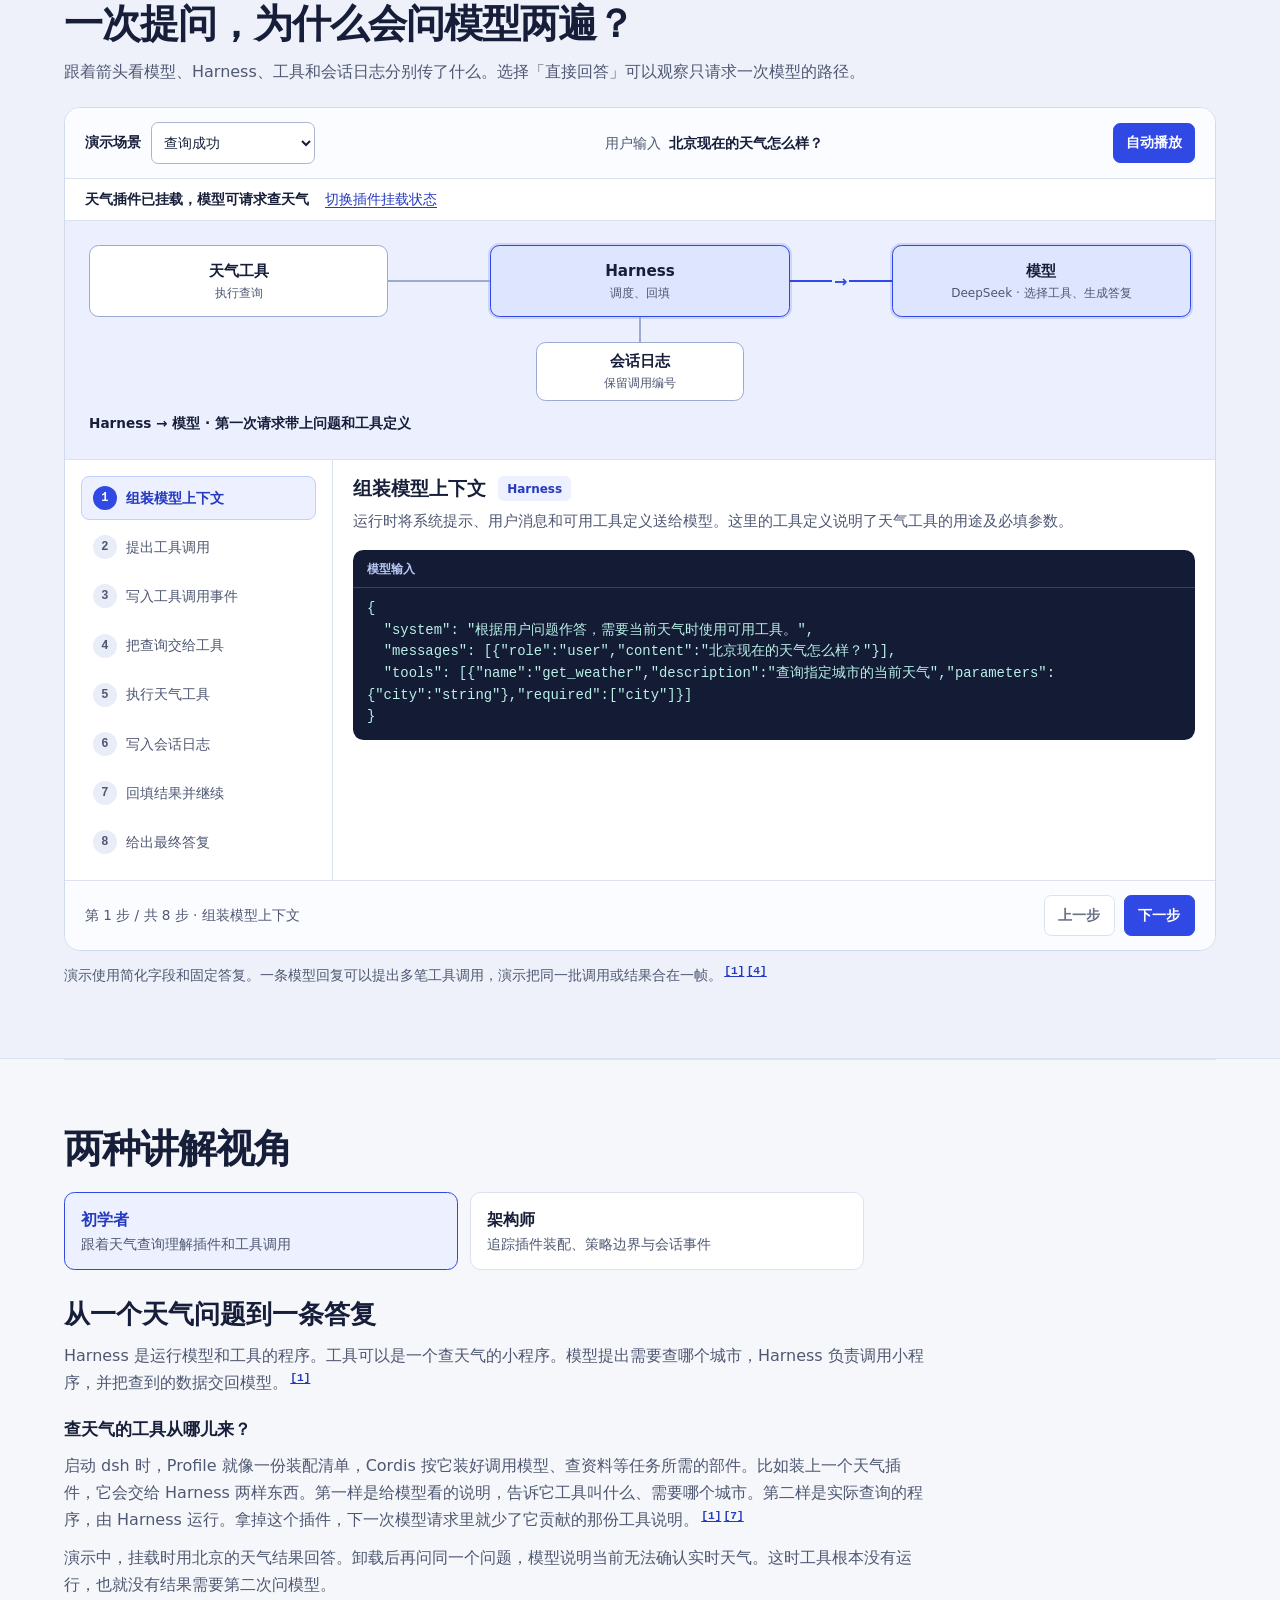
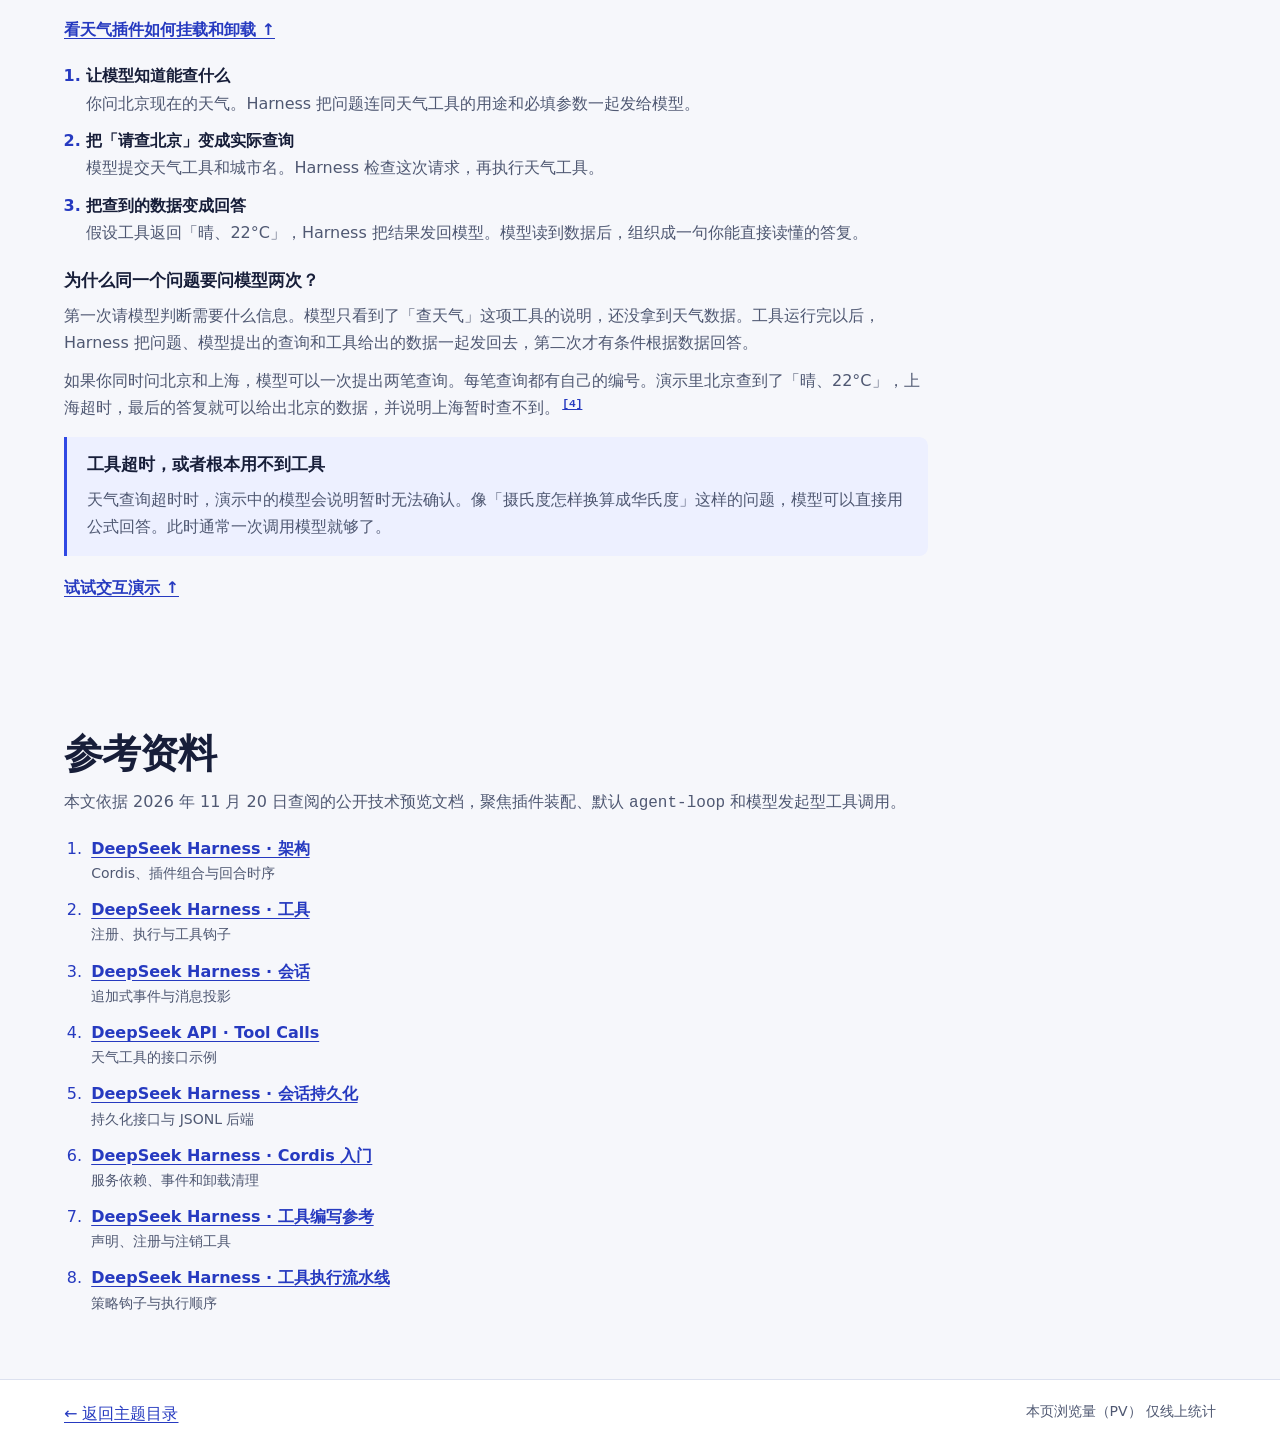
==== commit b5c661aa: "Show how architecture choices change each topic's walkthrough" ====
--- a/topics/deepseek-harness/index.html
+++ b/topics/deepseek-harness/index.html
@@ -138,7 +138,7 @@
           <p class="motion-caption" id="plugin-caption" role="status"></p>
         </div>
       </div>
-      <p class="demo-note">教学示例。假设只有这个插件提供 <code>get_weather</code>，且挂载后该工具对当前 Agent 可见。组装由 <code>ctx.systemPrompt</code> 完成，演示合并了这一步。</p>
+      <p class="demo-note">教学示例，假设只有这个插件提供 <code>get_weather</code>，且挂载后该工具对当前 Agent 可见。挂载或卸载会让<a href="#demo">下方的天气查询</a>从头开始，同一个天气问题会得到不同结果。<code>ctx.systemPrompt</code> 负责组装工具声明。</p>
 
       <div id="design-question" class="plugin-note">
         <h3>dsh 的架构有哪些设计重点，插件在哪一层？</h3>
@@ -166,9 +166,13 @@
             <p class="question"><span>用户输入</span> <strong id="question"></strong></p>
             <button type="button" class="flow-play" id="play-demo">自动播放</button>
           </div>
+          <p class="simulator-plugin">
+            <strong id="weather-plugin-status"></strong>
+            <a href="#plugin-design">切换插件挂载状态</a>
+          </p>
           <div class="motion-board harness-motion" id="harness-motion">
             <div class="motion-lane">
-              <div class="motion-node" data-flow-node="tool"><strong>天气工具</strong><span>执行查询</span></div>
+              <div class="motion-node" data-flow-node="tool"><strong>天气工具</strong><span id="weather-tool-state"></span></div>
               <div class="motion-edge" data-flow-link="tool" aria-hidden="true"><span class="motion-packet"></span></div>
               <div class="motion-node" data-flow-node="harness"><strong>Harness</strong><span>调度、回填</span></div>
               <div class="motion-edge" data-flow-link="model" aria-hidden="true"><span class="motion-packet"></span></div>
@@ -207,14 +211,13 @@
 
         <noscript>
           <ol class="static-example">
-            <li>用户问「北京现在的天气怎么样？」Harness 将问题和 <code>get_weather</code> 的工具定义提供给模型。</li>
-            <li>模型请求调用 <code>get_weather</code>，参数为「北京」。</li>
-            <li>Harness 检查并执行工具。模拟结果为晴、22°C。工具也可能返回超时。</li>
-            <li>Harness 将调用和结果写入会话，再把从日志生成的消息发给模型。</li>
-            <li>模型根据数据回答。如果收到超时信息，示例回复会说明无法获取当前天气。如果模型直接生成文本且没有继续条件，本轮可以在第一次推理后结束。</li>
+            <li>两条路径都从「北京现在的天气怎么样？」开始。挂载天气插件时，Harness 把问题和 <code>get_weather</code> 声明一起发给模型。</li>
+            <li>模型提出调用 <code>get_weather</code>，参数为「北京」。Harness 先记下 <code>tool/call</code>，再检查并分派调用。</li>
+            <li>工具回传晴、22°C 或超时。Harness 记下 <code>tool/result</code>，再把从日志重建的消息发给模型，由模型根据成功或失败的结果答复。</li>
+            <li>卸载插件后，同一个问题发给模型时不附天气工具声明。教学示例中，模型说明无法确认实时天气，这一回合只有一次模型请求。</li>
           </ol>
         </noscript>
-        <p class="demo-note">演示使用简化字段和固定数据，同一条模型回复可以发起多次工具调用。<sup><a href="#ref-api" aria-label="来源 4">[4]</a></sup></p>
+        <p class="demo-note">演示使用简化字段和固定答复。一条模型回复可以提出多笔工具调用，演示把同一批调用或结果合在一帧。<sup><a href="#ref-architecture" aria-label="来源 1">[1]</a></sup><sup><a href="#ref-api" aria-label="来源 4">[4]</a></sup></p>
       </div>
     </section>
 
@@ -237,6 +240,7 @@
         <div class="beginner-example">
           <h4>查天气的工具从哪儿来？</h4>
           <p>启动 dsh 时，Profile 就像一份装配清单，Cordis 按它装好调用模型、查资料等任务所需的部件。比如装上一个天气插件，它会交给 Harness 两样东西。第一样是给模型看的说明，告诉它工具叫什么、需要哪个城市。第二样是实际查询的程序，由 Harness 运行。拿掉这个插件，下一次模型请求里就少了它贡献的那份工具说明。<sup><a href="#ref-architecture" aria-label="来源 1">[1]</a></sup><sup><a href="#ref-add-tool" aria-label="来源 7">[7]</a></sup></p>
+          <p>演示中，挂载时用北京的天气结果回答。卸载后再问同一个问题，模型说明当前无法确认实时天气。这时工具根本没有运行，也就没有结果需要第二次问模型。</p>
           <a class="perspective-demo-link" href="#plugin-design">看天气插件如何挂载和卸载 ↑</a>
         </div>
         <ol class="beginner-steps">
--- a/topics/deepseek-harness/assets/topic.css
+++ b/topics/deepseek-harness/assets/topic.css
@@ -367,6 +367,14 @@
 
 .simulator-top { border-bottom: 1px solid var(--line); }
 .simulator-footer { border-top: 1px solid var(--line); }
+.simulator-plugin {
+  display: flex;
+  flex-wrap: wrap;
+  gap: .3rem 1rem;
+  padding: .55rem 1.25rem;
+  border-bottom: 1px solid var(--line);
+  font-size: .875rem;
+}
 .flow-play {
   padding: .45rem .75rem;
   border: 1px solid var(--accent);
@@ -388,6 +396,7 @@
   --flow-ring: #3049e42b;
   border-bottom: 1px solid var(--line);
 }
+.harness-motion[data-weather-unavailable] [data-flow-node="tool"] { border-style: dashed; }
 .motion-branch { display: grid; justify-items: stretch; width: min(36%, 13rem); margin: 0 auto; }
 .motion-branch .motion-node { min-height: 3.4rem; }
 .motion-branch .session-edge { min-height: 1.55rem; }
@@ -629,7 +638,7 @@
   .simulator-body { grid-template-columns: minmax(0, 1fr); }
   .step-nav { padding: .7rem; border-right: 0; border-bottom: 1px solid var(--line); }
   .step-nav ol { grid-template-columns: repeat(2, minmax(0, 1fr)); }
-  .simulator-top, .simulator-footer, .stage { padding-inline: .85rem; }
+  .simulator-top, .simulator-footer, .simulator-plugin, .stage { padding-inline: .85rem; }
 }
 
 @media (max-width: 32rem) {
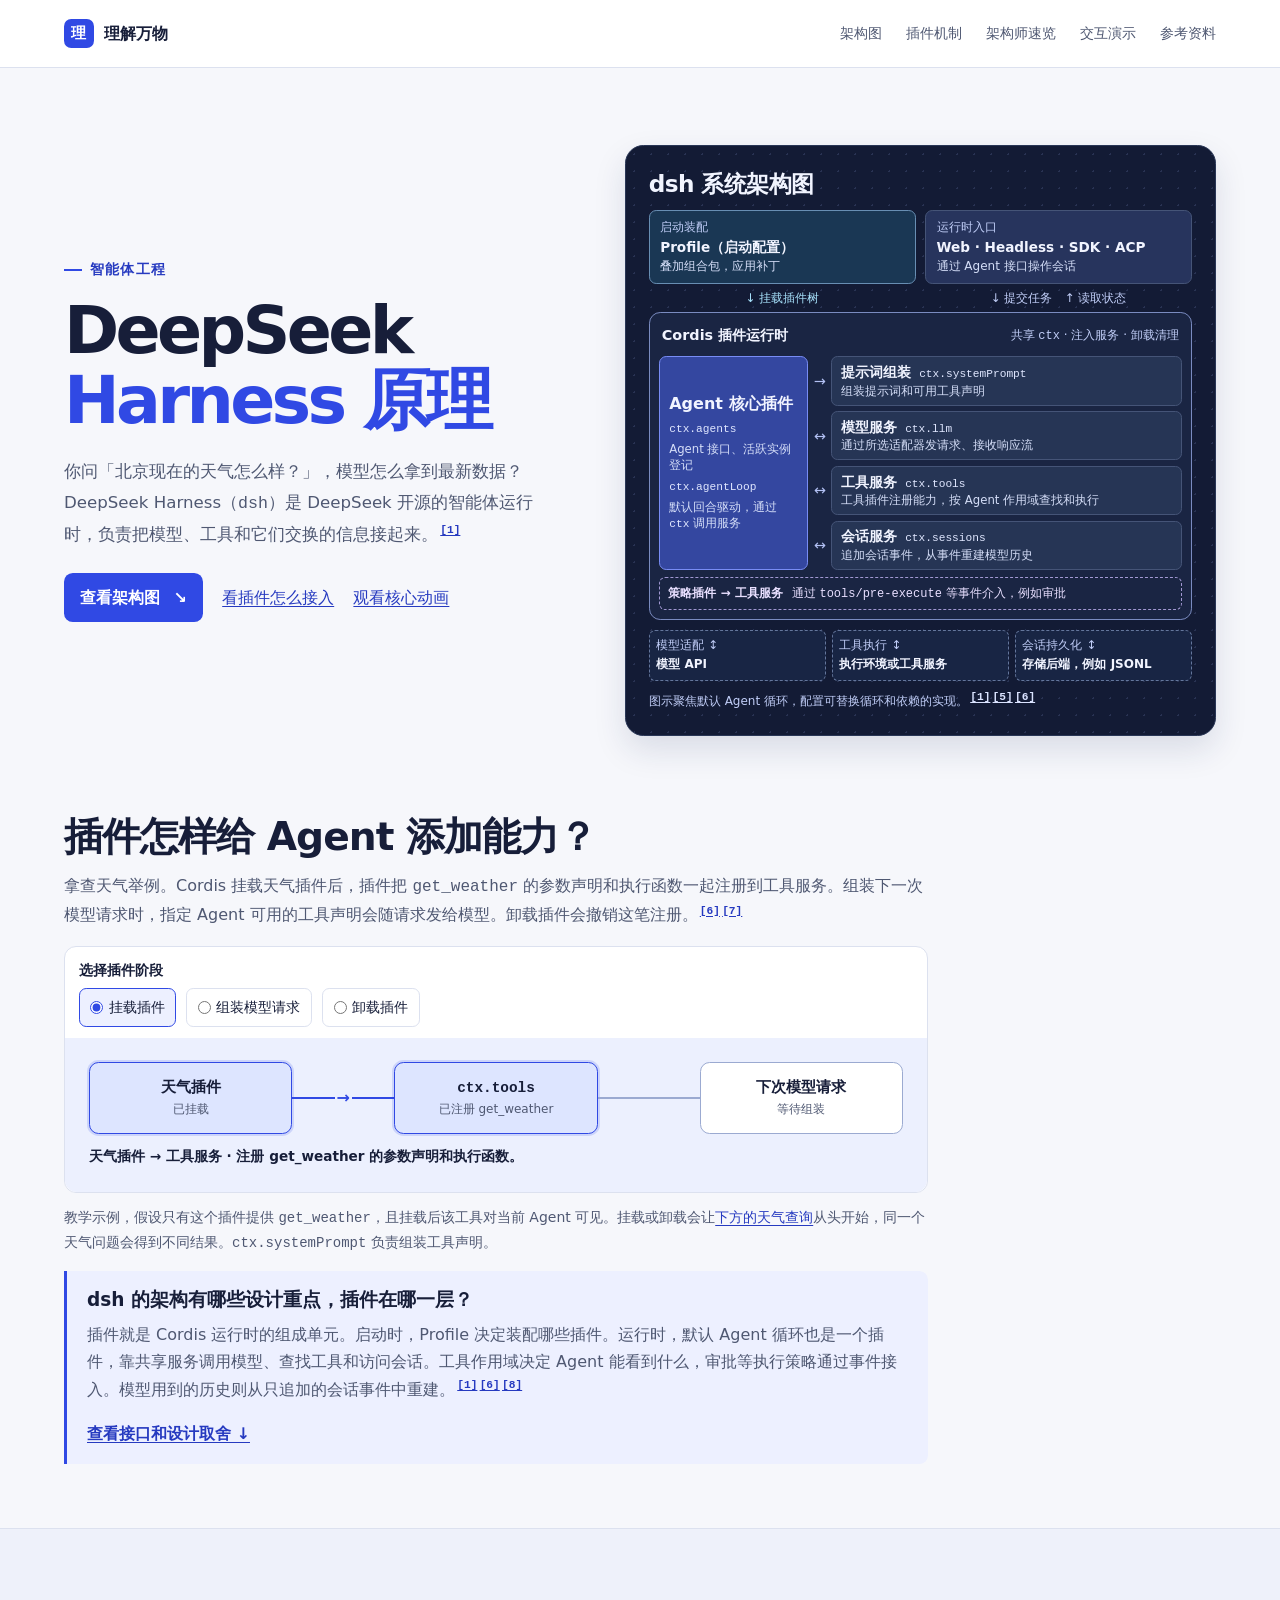
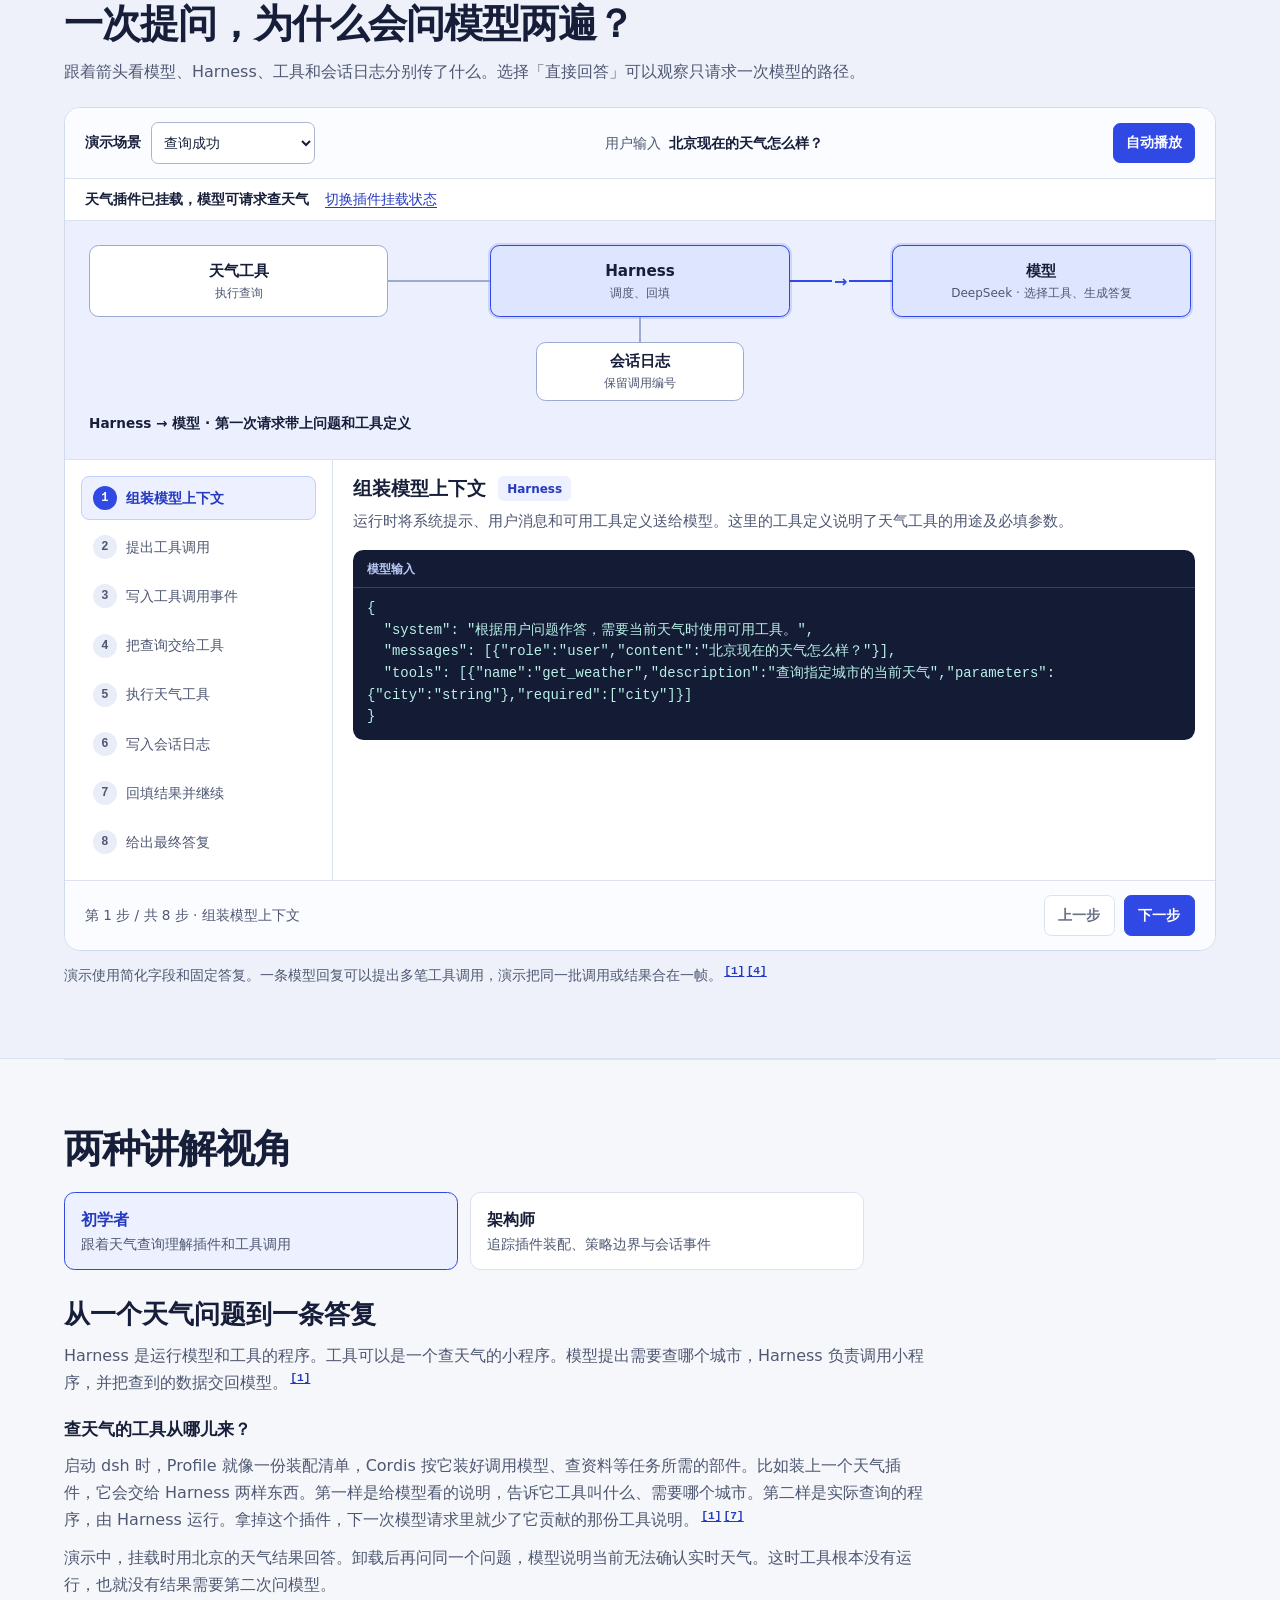
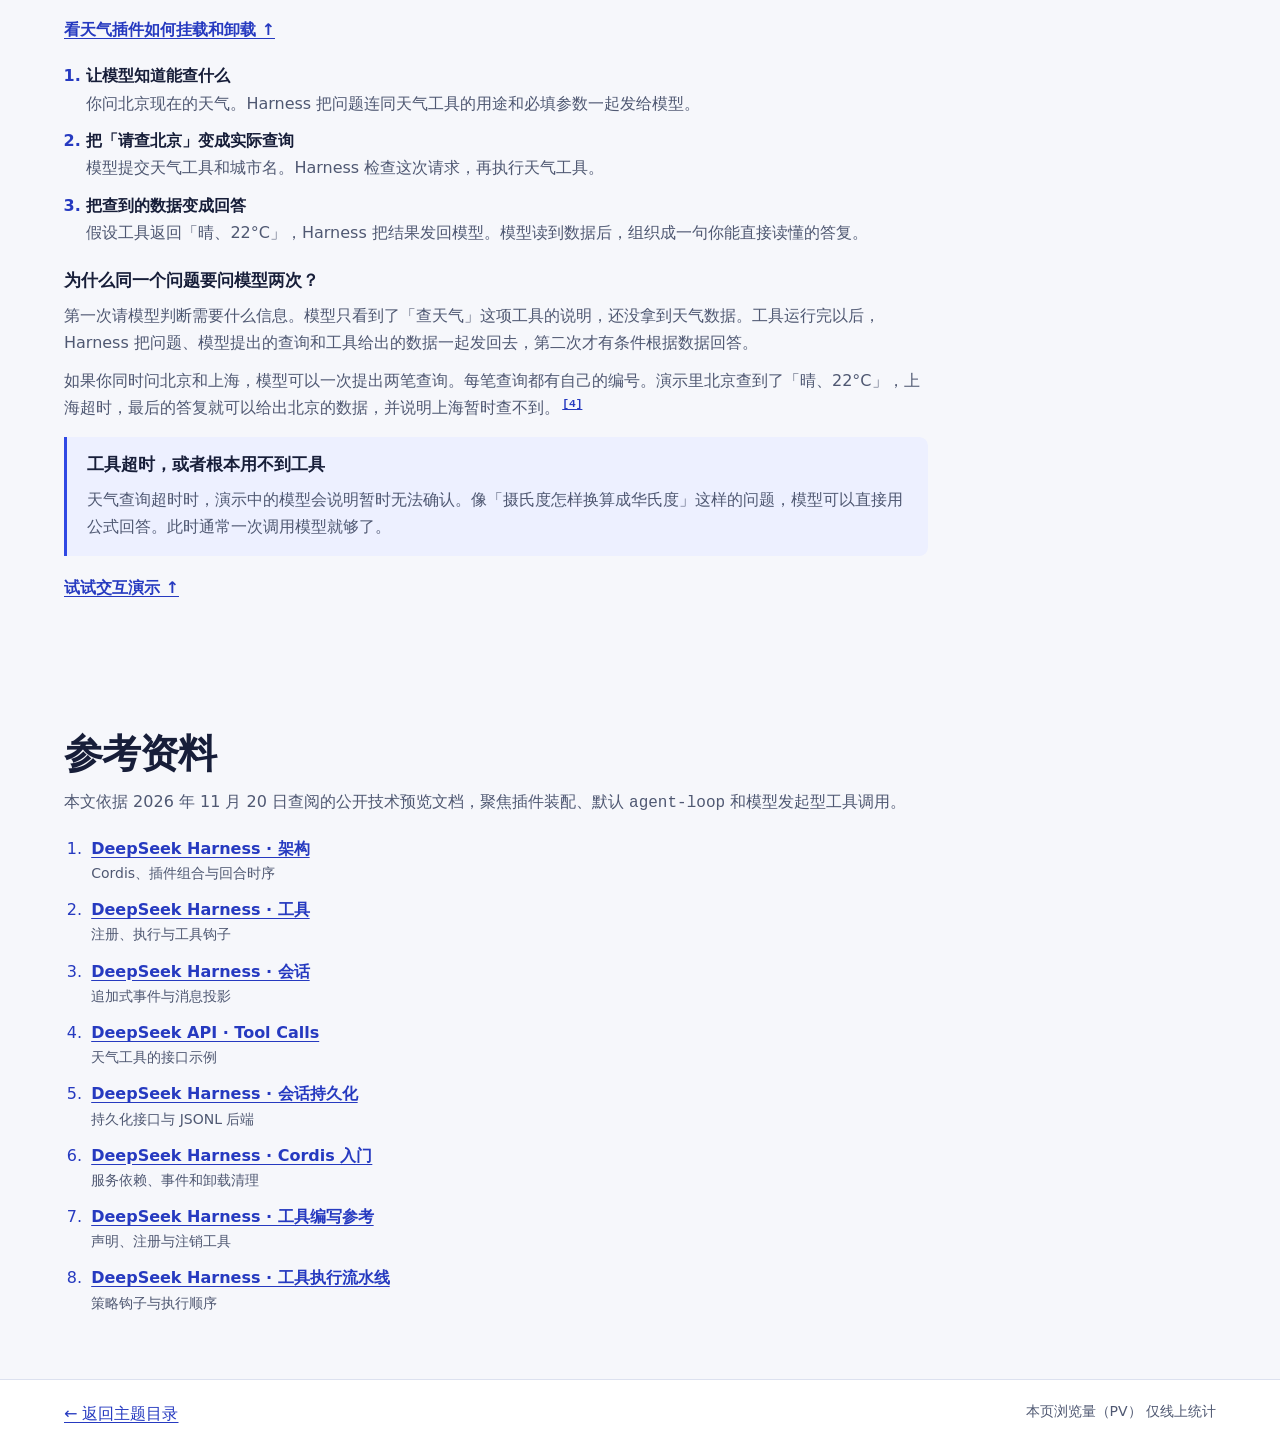
==== commit 7e0a9641: "Make architect views scannable with diagrams and diagnostic tables" ====
--- a/topics/deepseek-harness/index.html
+++ b/topics/deepseek-harness/index.html
@@ -7,6 +7,7 @@
   <title>DeepSeek Harness 原理 · 理解万物</title>
   <link rel="stylesheet" href="../../assets/flow-motion.css">
   <link rel="stylesheet" href="assets/topic.css">
+  <link rel="stylesheet" href="../../assets/architecture.css">
   <script defer src="../../assets/perspectives.js"></script>
   <script defer src="../../assets/flow-motion.js"></script>
   <script defer src="assets/plugins.js"></script>
@@ -24,7 +25,7 @@
       <nav aria-label="页内导航">
         <a href="#system-architecture">架构图</a>
         <a href="#plugin-design">插件机制</a>
-        <a href="#perspectives">讲解视角</a>
+        <a href="#architecture">架构师速览</a>
         <a href="#demo">交互演示</a>
         <a href="#references">参考资料</a>
       </nav>
@@ -261,56 +262,60 @@
       </section>
 
       <section id="architecture" class="perspective-panel" aria-labelledby="architecture-title">
-        <h3 id="architecture-title">组件如何协作，状态在哪里流转</h3>
-        <p class="section-intro">以下以 dsh 的默认 <code>agent-loop</code> 为范围。<strong>Turn（回合）</strong>覆盖一次任务处理，可以推进多个 <strong>Step（步骤）</strong>。正常路径中的每个步骤都包含一次模型请求，模型也可以在这次请求中提出一批工具调用。示例假设模型支持工具调用，天气工具已在当前作用域注册。<sup><a href="#ref-architecture" aria-label="来源 1">[1]</a></sup></p>
-        <a class="perspective-demo-link" href="#system-architecture">回看架构图 ↑</a>
-        <div id="design-details" class="architecture-notes">
-          <h4>四处值得留意的设计</h4>
-          <dl>
-            <dt>启动装配由配置决定</dt>
-            <dd><code>web</code>、<code>headless</code>、<code>sdk</code> 和 <code>acp</code> 共享 <code>dsh-base</code>，各自再叠加入口组合包。<code>sdk-minimal</code> 使用自己的完整配置。启动时依次合并组合包、Profile 补丁、Harness home 补丁和命令行 <code>--patch</code>。补丁按条目 ID 插入项或替换整项配置。<code>dsh --profile web --dump-config</code> 可查看实际装配的树。<sup><a href="#ref-architecture" aria-label="来源 1">[1]</a></sup></dd>
-            <dt>插件之间通过服务契约协作</dt>
-            <dd>例如天气插件声明 <code>inject = ['tools']</code>，等待工具服务就绪，再用 <code>ctx.tools.register()</code> 注册工具。卸载时会撤销这笔注册。替换循环或模型适配器时，要满足相应接口和它约定的取消、流式响应等语义。<sup><a href="#ref-cordis" aria-label="来源 6">[6]</a></sup><sup><a href="#ref-add-tool" aria-label="来源 7">[7]</a></sup><sup><a href="#ref-architecture" aria-label="来源 1">[1]</a></sup></dd>
-            <dt>工具可见性与执行策略各有边界</dt>
-            <dd>工具注册表按 Agent 的作用域决定哪些工具可见。即使模型已经看到 <code>get_weather</code> 并提出调用，执行仍要走工具流水线。若挂载的审批策略在 <code>tools/pre-execute</code> 拒绝调用，这次查询就会停在执行之前。排查时可依次核对请求里的工具声明、当前作用域与执行决策。<sup><a href="#ref-tools" aria-label="来源 2">[2]</a></sup><sup><a href="#ref-tool-pipeline" aria-label="来源 8">[8]</a></sup></dd>
-            <dt>会话日志和实时事件承担不同职责</dt>
-            <dd><code>tool/result</code> 等会话事件只追加，后续模型历史从中投影。<code>agent/assistant-stream</code> 等实时事件让界面观察正在生成的回复，正文在流结束并提交后进入会话历史。对集成者而言，重建历史依赖日志和投影契约，外部工具副作用的重试与补偿仍由工具和集成方案处理。<sup><a href="#ref-architecture" aria-label="来源 1">[1]</a></sup><sup><a href="#ref-session" aria-label="来源 3">[3]</a></sup></dd>
-          </dl>
-        </div>
-        <div class="mechanism-grid">
-          <article class="mechanism">
-            <p class="package-name">core/agent-loop</p>
-            <h4>请求组装与模型适配</h4>
-            <p>循环用系统提示、会话投影和可用工具的声明组装模型请求。<code>ctx.llm</code> 上注册的适配器负责与选定的模型提供方通信，将返回内容交给循环处理。<sup><a href="#ref-architecture" aria-label="来源 1">[1]</a></sup></p>
-          </article>
-          <article class="mechanism">
-            <p class="package-name">core/tools</p>
-            <h4>作用域内的工具执行</h4>
-            <p>循环把原始调用批次交给 <code>ctx.tools.execute()</code>。执行器按智能体的作用域选择工具，处理参数、执行前决策与执行后的结果。调用标识贯穿 <code>tool/call</code> 和 <code>tool/result</code>。<sup><a href="#ref-tools" aria-label="来源 2">[2]</a></sup></p>
-          </article>
-          <article class="mechanism">
-            <p class="package-name">core/session</p>
-            <h4>会话事件与消息投影</h4>
-            <p>循环将消息、调用和结果追加到会话日志，再从日志推导下一次请求的消息历史。流式回复的增量可供实时界面使用，完成的消息与失败尝试按各自的事件写入日志。<sup><a href="#ref-session" aria-label="来源 3">[3]</a></sup><sup><a href="#ref-architecture" aria-label="来源 1">[1]</a></sup></p>
-          </article>
-        </div>
-
-        <div class="trace-example">
-          <h4>天气查询的事件轨迹</h4>
-          <p>这是一个工具成功、模型在第二次请求后完成回合的简化轨迹。<sup><a href="#ref-architecture" aria-label="来源 1">[1]</a></sup></p>
-          <pre><code>turn/start
+        <h3 id="architecture-title">从插件装配到模型的下一步</h3>
+        <p class="section-intro">沿默认 <code>agent-loop</code> 追踪「北京现在的天气怎么样？」。例子假设模型支持工具调用，且当前 Agent 能看到已注册的天气工具。</p>
+
+        <figure class="arch-overview" aria-labelledby="weather-flow-title">
+          <figcaption><h4 id="weather-flow-title">装配、查询与上下文回填</h4></figcaption>
+          <h5 class="dsh-flow-layer">启动装配</h5>
+          <ol class="arch-flow" aria-label="启动装配的顺序">
+            <li><strong>选择 Profile</strong><span>合并组合包与补丁。</span></li>
+            <li><strong>等待依赖</strong><span>Cordis 在 <code>tools</code> 就绪后挂载插件。</span></li>
+            <li><strong>注册工具</strong><span>向 <code>ctx.tools</code> 注册声明与执行函数。</span></li>
+          </ol>
+          <p class="dsh-flow-route"><span aria-hidden="true">↓</span> 当前 Agent 可见的 <code>get_weather</code> 声明进入查询。</p>
+          <h5 class="dsh-flow-layer">查询与回填</h5>
+          <ol class="arch-flow" aria-label="天气查询与结果回填的顺序">
+            <li><strong>循环组装请求</strong><span>系统提示、工具声明与消息历史。</span></li>
+            <li><strong>模型提出调用</strong><span><code>ctx.llm</code> 收到工具名和城市参数。</span></li>
+            <li><strong>检查并分派</strong><span><code>ctx.tools</code> 先记 <code>tool/call</code>，再查天气。</span></li>
+            <li><strong>日志追加结果</strong><span><code>ctx.sessions</code> 保存 <code>tool/result</code> 与调用编号。</span></li>
+          </ol>
+          <p class="dsh-flow-route"><span aria-hidden="true">↶</span> <code>deriveMessages()</code> 从日志生成带「晴、22°C」的消息历史，回到请求组装。</p>
+        </figure>
+
+        <table id="limits" class="arch-table">
+          <caption>按现象定位设计边界</caption>
+          <thead>
+            <tr><th scope="col">现象</th><th scope="col">先查什么</th><th scope="col">为什么分在这层</th></tr>
+          </thead>
+          <tbody>
+            <tr><th scope="row">模型请求里没有天气工具</th><td>装配清单、工具注册、当前 Agent 的可见范围</td><td>配置可替换插件，替换后仍需满足服务契约。</td></tr>
+            <tr><th scope="row">模型提出调用，工具未运行</th><td><code>tool/call</code> 的编号、参数和执行前决策</td><td>工具可见性与执行授权独立，策略可单独更新。</td></tr>
+            <tr><th scope="row">两城只查到一城</th><td>按编号比对两笔 <code>tool/result</code></td><td>成功和失败各自回填，重试和副作用补偿由工具与集成方案处理。</td></tr>
+            <tr><th scope="row">有结果，答复没用到</th><td>下一次模型请求里的消息历史</td><td>日志用来重建模型历史，实时流用于界面展示。</td></tr>
+          </tbody>
+        </table>
+
+        <details class="arch-detail">
+          <summary id="design-details">展开装配优先级与插件契约</summary>
+          <p><code>web</code>、<code>headless</code>、<code>sdk</code> 和 <code>acp</code> 共享 <code>dsh-base</code>，各自叠加入口组合包。<code>sdk-minimal</code> 使用自己的完整配置。启动时依次应用组合包、Profile 补丁、Harness home 补丁和命令行 <code>--patch</code>。补丁按条目 ID 插入项或替换整项配置。用 <code>dsh --profile web --dump-config</code> 可查看实际装配的树。<sup><a href="#ref-architecture" aria-label="来源 1">[1]</a></sup></p>
+          <p>天气插件声明 <code>inject = ['tools']</code>，等待工具服务就绪，再用 <code>ctx.tools.register()</code> 注册声明和执行函数。卸载时会撤销注册，下一次组装请求就缺少它贡献的工具声明。默认循环本身也是插件，替换循环或模型适配器时仍须满足服务接口的取消、流式响应等约定。<sup><a href="#ref-architecture" aria-label="来源 1">[1]</a></sup><sup><a href="#ref-cordis" aria-label="来源 6">[6]</a></sup><sup><a href="#ref-add-tool" aria-label="来源 7">[7]</a></sup></p>
+        </details>
+
+        <details class="arch-detail">
+          <summary>展开完整回合与消息投影</summary>
+          <p><strong>Turn（回合）</strong>覆盖一次任务处理，可推进多个 <strong>Step（步骤）</strong>。正常路径的每步包含一次模型请求，可带一批工具调用。<code>ctx.systemPrompt</code> 提供系统提示和工具声明，循环结合消息历史组装请求，再交给 <code>ctx.llm</code> 的适配器发送。下面用成功的北京天气查询展示简化轨迹。<sup><a href="#ref-architecture" aria-label="来源 1">[1]</a></sup></p>
+          <pre class="dsh-arch-trace"><code>turn/start
   step/start → 模型请求 → assistant/message
-    tool/call → 查天气 → tool/result
+    tool/call → 检查并执行 → tool/result
   step/end
   step/start → 带工具结果再次请求模型 → assistant/message
   step/end
+  agent/turn-stopping
 turn/end</code></pre>
-        </div>
-
-        <div class="trace-example">
-          <h4>从会话事件到第二次模型请求</h4>
-          <p>会话日志既记录运行过程，也提供模型消息的来源。下图用北京查询展示两种表示。事件名来自 dsh 文档，字段和值是教学简写。<sup><a href="#ref-architecture" aria-label="来源 1">[1]</a></sup><sup><a href="#ref-session" aria-label="来源 3">[3]</a></sup></p>
-          <pre><code>会话记录
+          <p>如果工具结果还需要模型处理，或有新输入待处理，循环可以再跑一步。准备结束时会经过 <code>agent/turn-stopping</code> 检查。以下事件名来自 dsh，字段和值为教学简写。<sup><a href="#ref-architecture" aria-label="来源 1">[1]</a></sup><sup><a href="#ref-session" aria-label="来源 3">[3]</a></sup></p>
+          <pre class="dsh-arch-trace"><code>会话记录
   user/message       “北京现在的天气怎么样？”
   assistant/message  请求 get_weather，编号 weather_1
   tool/call          weather_1，参数 city=北京
@@ -320,24 +325,15 @@
   user       北京现在的天气怎么样？
   assistant  工具调用 weather_1，get_weather(city=北京)
   tool       对应 weather_1，晴、22°C</code></pre>
-          <p>循环通过 <code>deriveMessages()</code> 从日志推导消息历史，模型适配器再按提供方协议发送。<code>step/start</code>、<code>step/end</code> 等事件用于运行过程。界面可以用实时流增量先呈现文字，失败尝试可记录为 <code>assistant/attempt</code>，它留在日志内供排查。<sup><a href="#ref-architecture" aria-label="来源 1">[1]</a></sup><sup><a href="#ref-session" aria-label="来源 3">[3]</a></sup></p>
-        </div>
-
-        <div id="limits" class="architecture-notes">
-          <h4>失败分支与设计取舍</h4>
-          <dl>
-            <dt>工具定义在哪一层生效</dt>
-            <dd>组装请求时向模型提供工具名称、用途和参数结构。执行时还要由作用域内的执行器处理真实调用。<code>tools/pre-execute</code> 可以接入审批、拒绝或取消，再由 <code>tools/execute</code> 包装超时等执行策略，最后由 <code>tools/post-execute</code> 处理结果。<sup><a href="#ref-tools" aria-label="来源 2">[2]</a></sup></dd>
-            <dt>工具失败如何传递</dt>
-            <dd>以两城查询为例，模型的同一条回复可以包含两个调用。结果仍按编号匹配。北京成功、上海超时时，下一次请求可以同时携带北京的数据和上海的错误信息。工具失败后是否重试，需要看执行策略和后续模型请求。对超时的调用，演示选择把错误直接回填。<sup><a href="#ref-tools" aria-label="来源 2">[2]</a></sup></dd>
-            <dt>回合何时结束</dt>
-            <dd>如果结果需要模型继续处理，或有新的待处理输入，循环可以再跑一步。准备结束时还会经过 <code>agent/turn-stopping</code> 检查。<sup><a href="#ref-architecture" aria-label="来源 1">[1]</a></sup></dd>
-          </dl>
-        </div>
-        <div class="plugin-note">
-          <h4>排查时先看停在哪一步</h4>
-          <p>看不到查询请求，先检查工具声明是否进入模型请求。已经有 <code>tool/call</code>，就按同一编号跟到 <code>tool/result</code>，看执行、超时或拒绝情况。结果正常但回复没有用到数据时，继续核对下一步实际发送的消息历史和最后生成的回复。<sup><a href="#ref-architecture" aria-label="来源 1">[1]</a></sup><sup><a href="#ref-tools" aria-label="来源 2">[2]</a></sup></p>
-        </div>
+          <p><code>ctx.sessions</code> 保留只追加的会话事件。<code>deriveMessages()</code> 投影模型所见的历史，适配器再按提供方协议发送。界面可从 <code>agent/assistant-stream</code> 先显示增量文字，完成并提交的 <code>assistant/message</code> 才进入模型历史。失败的 <code>assistant/attempt</code> 留在日志中供排查。<sup><a href="#ref-architecture" aria-label="来源 1">[1]</a></sup><sup><a href="#ref-session" aria-label="来源 3">[3]</a></sup></p>
+        </details>
+
+        <details class="arch-detail">
+          <summary>展开工具策略、超时与部分失败</summary>
+          <p>循环把原始调用批次交给 <code>ctx.tools.execute()</code>。执行器按 Agent 作用域查找工具、核对参数，在 <code>tools/pre-execute</code> 处理审批、拒绝或取消。通过检查后执行函数，<code>tools/execute</code> 可包装超时策略，<code>tools/post-execute</code> 处理结果。策略拒绝时，调用停在函数执行之前。<sup><a href="#ref-tools" aria-label="来源 2">[2]</a></sup><sup><a href="#ref-tool-pipeline" aria-label="来源 8">[8]</a></sup></p>
+          <p>模型可以在同一条回复提出北京和上海两笔调用。北京成功、上海超时时，下一次请求可以同时携带成功数据和错误信息，每笔结果都对应原编号。演示把超时错误直接回填。实际是否重试取决于执行策略和后续模型请求。<sup><a href="#ref-tools" aria-label="来源 2">[2]</a></sup></p>
+        </details>
+
         <a class="perspective-demo-link" href="#demo">在演示中查看输入和输出 ↑</a>
       </section>
     </section>
--- a/topics/deepseek-harness/assets/topic.css
+++ b/topics/deepseek-harness/assets/topic.css
@@ -571,19 +571,8 @@
 .beginner-steps li::marker { color: var(--accent-dark); font-weight: 700; }
 .beginner-steps span { display: block; color: var(--muted); }
 .beginner-example { max-width: 54rem; margin-top: 1.4rem; }
-.beginner-example p, .trace-example pre + p { margin-top: .65rem; color: var(--muted); }
-.mechanism-grid { display: grid; grid-template-columns: repeat(3, minmax(0, 1fr)); gap: 1rem; margin-top: 1.35rem; }
-
-.mechanism {
-  padding: 1.25rem;
-  border: 1px solid var(--line);
-  border-radius: .75rem;
-  background: var(--paper);
-}
-
-.package-name { margin-bottom: .65rem; color: var(--accent-dark); font: 650 .83rem/1.4 var(--mono); }
-.mechanism h4 + p, .plugin-note > p, .trace-example h4 + p { margin-top: .55rem; color: var(--muted); }
-.mechanism code, .architecture-notes code { overflow-wrap: anywhere; }
+.beginner-example p { margin-top: .65rem; color: var(--muted); }
+.plugin-note > p { margin-top: .55rem; color: var(--muted); }
 
 .plugin-note {
   max-width: 54rem;
@@ -594,9 +583,12 @@
   background: var(--accent-pale);
 }
 
-.trace-example, .architecture-notes { margin-top: 1.45rem; }
-.trace-example pre {
-  margin: .7rem 0 0;
+.dsh-flow-layer { margin: .8rem 0 .4rem; color: var(--accent-dark); font-size: .9rem; }
+.dsh-flow-route { margin-top: .45rem; color: var(--muted); font-size: .9rem; }
+.dsh-flow-route > span { margin-right: .25em; color: var(--accent-dark); font-weight: 700; }
+
+.dsh-arch-trace {
+  margin: .7rem 0;
   padding: .85rem 1rem;
   border-radius: .65rem;
   background: var(--night);
@@ -606,11 +598,6 @@
   overflow-wrap: anywhere;
 }
 
-.architecture-notes { max-width: 54rem; scroll-margin-top: 1.5rem; }
-.architecture-notes dl { margin: .55rem 0 0; }
-.architecture-notes dt { font-weight: 700; }
-.architecture-notes dd { margin: 0 0 .65rem; color: var(--muted); }
-#design-details dd { margin: .2rem 0 1rem; }
 .references { margin: 1.1rem 0 0; padding-inline-start: 1.45rem; }
 .references li + li { margin-top: .65rem; }
 .references li::marker { color: var(--accent-dark); }
@@ -627,10 +614,6 @@
   .hero h1 { font-size: clamp(2.55rem, 9.5vw, 4.5rem); }
 }
 
-@media (max-width: 48rem) {
-  .mechanism-grid { grid-template-columns: 1fr; }
-}
-
 @media (max-width: 39rem) {
   .frame { width: calc(100% - 2rem); }
   .header-inner { flex-wrap: wrap; padding-block: .65rem; gap: .3rem 1rem; }
--- a/assets/architecture.css
+++ b/assets/architecture.css
@@ -0,0 +1,131 @@
+:root {
+  --arch-accent: var(--accent-dark, var(--green));
+  --arch-tint: var(--accent-pale, var(--green-soft));
+  --arch-surface: var(--white, var(--paper));
+}
+
+:is(#architect, #architecture):focus-visible { outline: none; }
+:is(#architect, #architecture):focus-visible > :is(h2, h3):first-child {
+  border-inline-start: .25rem solid var(--arch-accent);
+  padding-inline-start: .55rem;
+}
+
+.arch-overview {
+  margin: 1rem 0;
+  padding: clamp(.85rem, 2vw, 1.4rem);
+  border: 1px solid var(--line);
+  border-inline-start: .25rem solid var(--arch-accent);
+  border-radius: .6rem;
+  background: var(--arch-surface);
+  color: var(--ink);
+  overflow-wrap: anywhere;
+}
+
+.arch-overview figcaption,
+.arch-table caption {
+  color: var(--ink);
+  font-size: 1.08rem;
+  font-weight: 700;
+  line-height: 1.45;
+  text-align: start;
+}
+
+.arch-flow {
+  display: grid;
+  grid-auto-flow: column;
+  grid-auto-columns: minmax(0, 1fr);
+  gap: 1.6rem;
+  margin: .65rem 0;
+  padding: 0;
+  list-style: none;
+}
+
+.arch-flow > li {
+  position: relative;
+  min-width: 0;
+  padding: .55rem .7rem;
+  border-radius: .35rem;
+  background: var(--arch-tint);
+  color: var(--ink);
+  line-height: 1.45;
+}
+
+.arch-flow > li + li::before {
+  position: absolute;
+  inset-inline-end: 100%;
+  top: 50%;
+  width: 1.6rem;
+  transform: translateY(-50%);
+  color: var(--arch-accent);
+  content: "→";
+  content: "→" / "";
+  text-align: center;
+}
+
+.arch-flow > li > :is(strong, span) { display: block; }
+.arch-flow > li > span { margin-top: .18rem; font-size: .9rem; }
+
+.arch-table {
+  width: 100%;
+  margin-block: 1.1rem;
+  border-collapse: collapse;
+  color: var(--ink);
+  line-height: 1.5;
+  overflow-wrap: anywhere;
+}
+
+.arch-table caption { margin-bottom: .55rem; }
+.arch-table :is(th, td) {
+  padding: .55rem .7rem;
+  border-block-end: 1px solid var(--line);
+  text-align: start;
+  vertical-align: top;
+}
+.arch-table thead { background: var(--arch-tint); }
+.arch-table thead th { color: var(--arch-accent); font-size: .9rem; }
+.arch-table tbody th { font-weight: 650; }
+
+.arch-detail {
+  margin: 0;
+  border-block-start: 1px solid var(--line);
+  color: var(--ink);
+  overflow-wrap: anywhere;
+}
+
+.arch-detail > summary {
+  padding: .8rem .25rem;
+  color: var(--arch-accent);
+  font-size: 1rem;
+  font-weight: 650;
+  line-height: 1.45;
+  cursor: pointer;
+}
+
+.arch-detail > summary:hover { text-decoration: underline; }
+.arch-detail > summary:focus-visible { outline: 2px solid var(--arch-accent); outline-offset: 2px; }
+.arch-detail[open] > :last-child:not(summary) { margin-bottom: 1rem; }
+.arch-detail pre { max-width: 100%; overflow-x: auto; }
+
+@media (max-width: 40rem) {
+  .arch-flow {
+    grid-auto-flow: row;
+    grid-auto-columns: auto;
+    gap: .95rem;
+  }
+  .arch-flow > li {
+    display: grid;
+    grid-template-columns: minmax(0, .85fr) minmax(0, 1.3fr);
+    align-items: center;
+    gap: .5rem;
+  }
+  .arch-flow > li > span { margin-top: 0; }
+  .arch-flow > li + li::before {
+    inset: auto auto 100% .7rem;
+    width: auto;
+    line-height: .95rem;
+    transform: none;
+    content: "↓";
+    content: "↓" / "";
+  }
+  .arch-table :is(th, td) { padding: .45rem .35rem; }
+}
